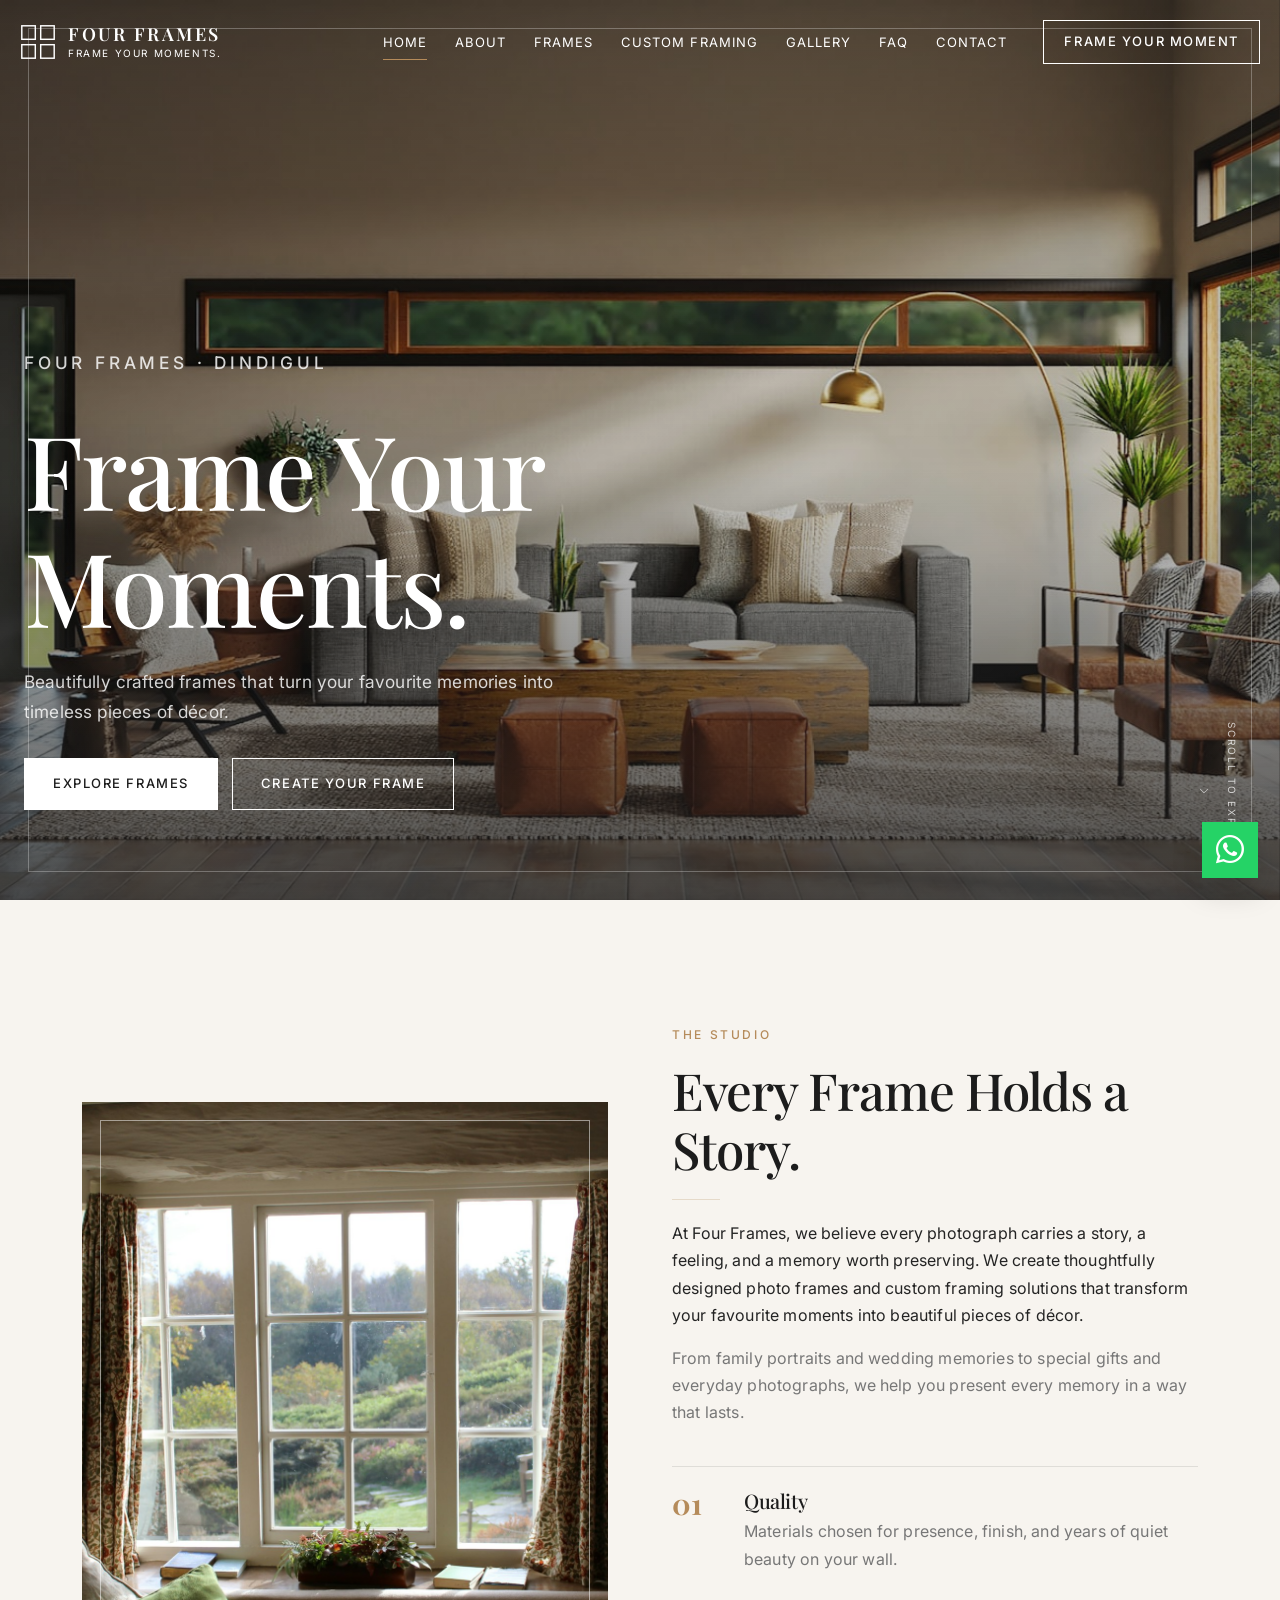
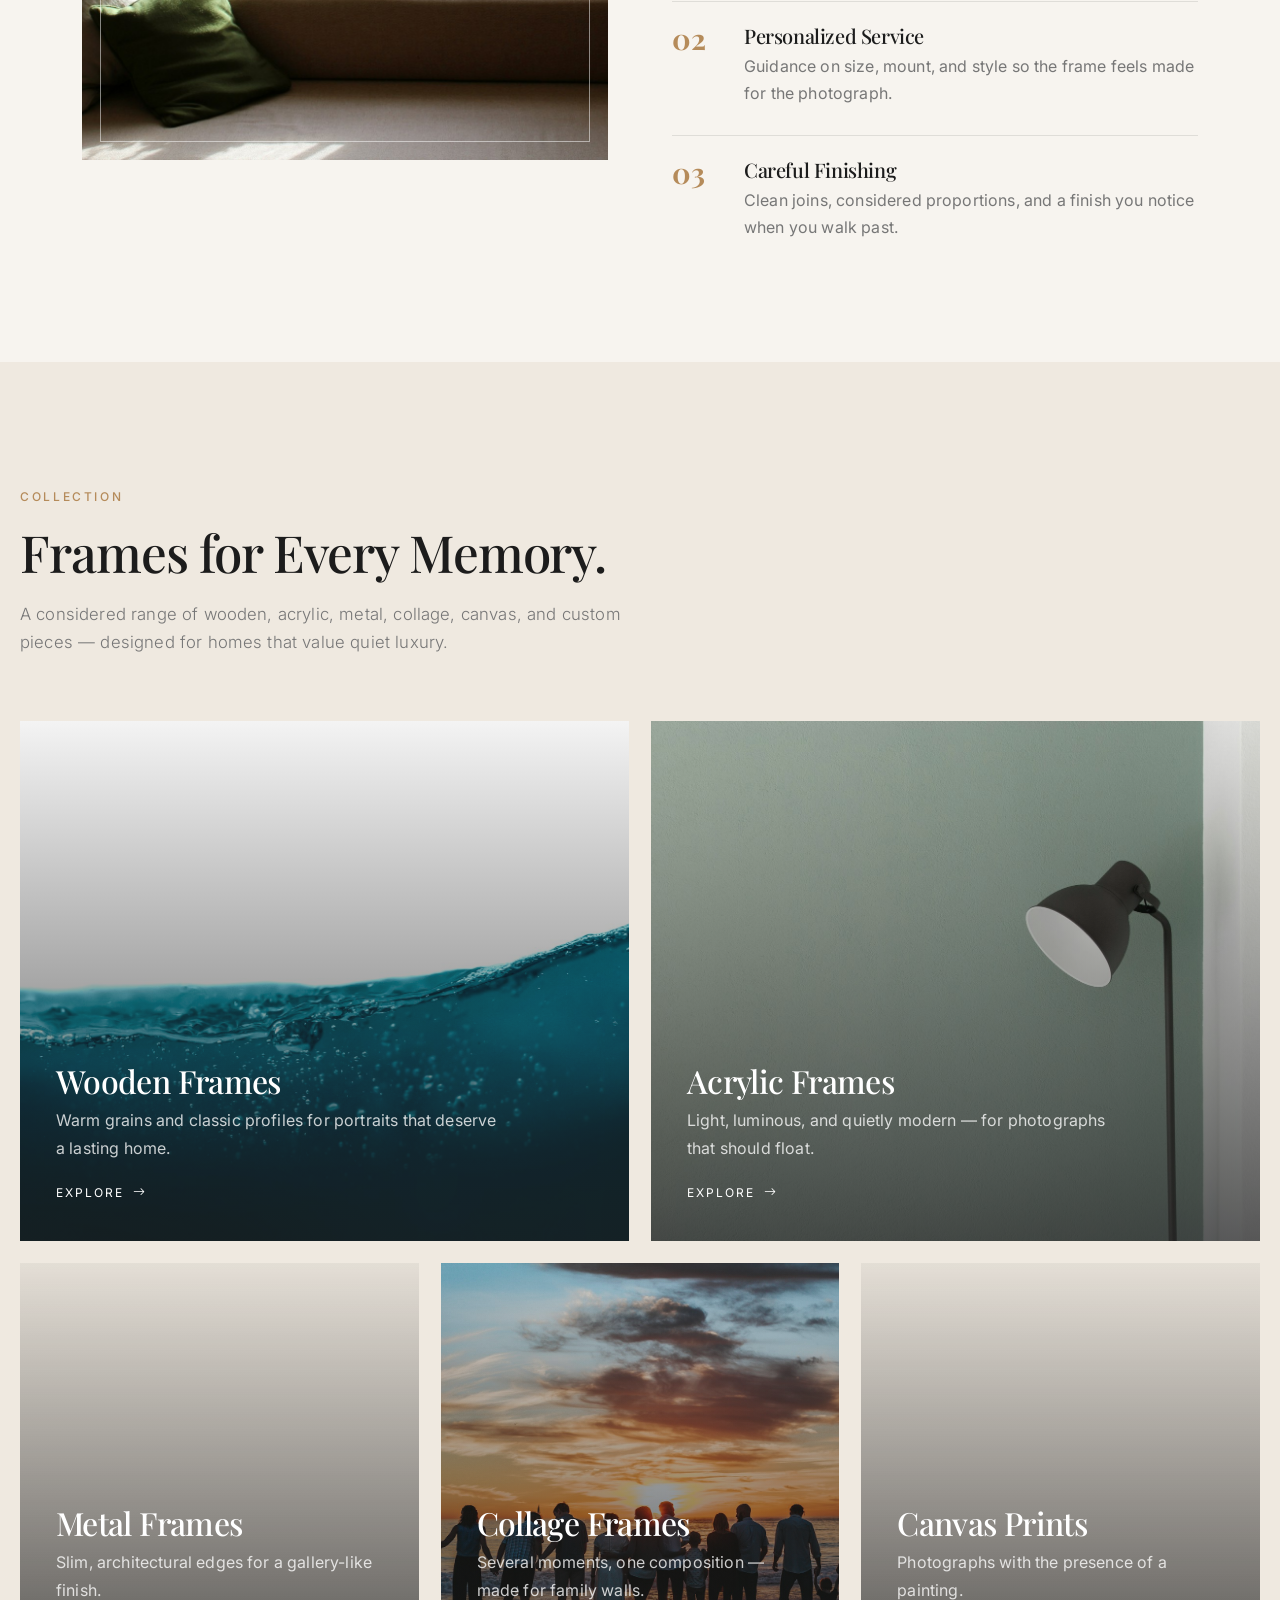
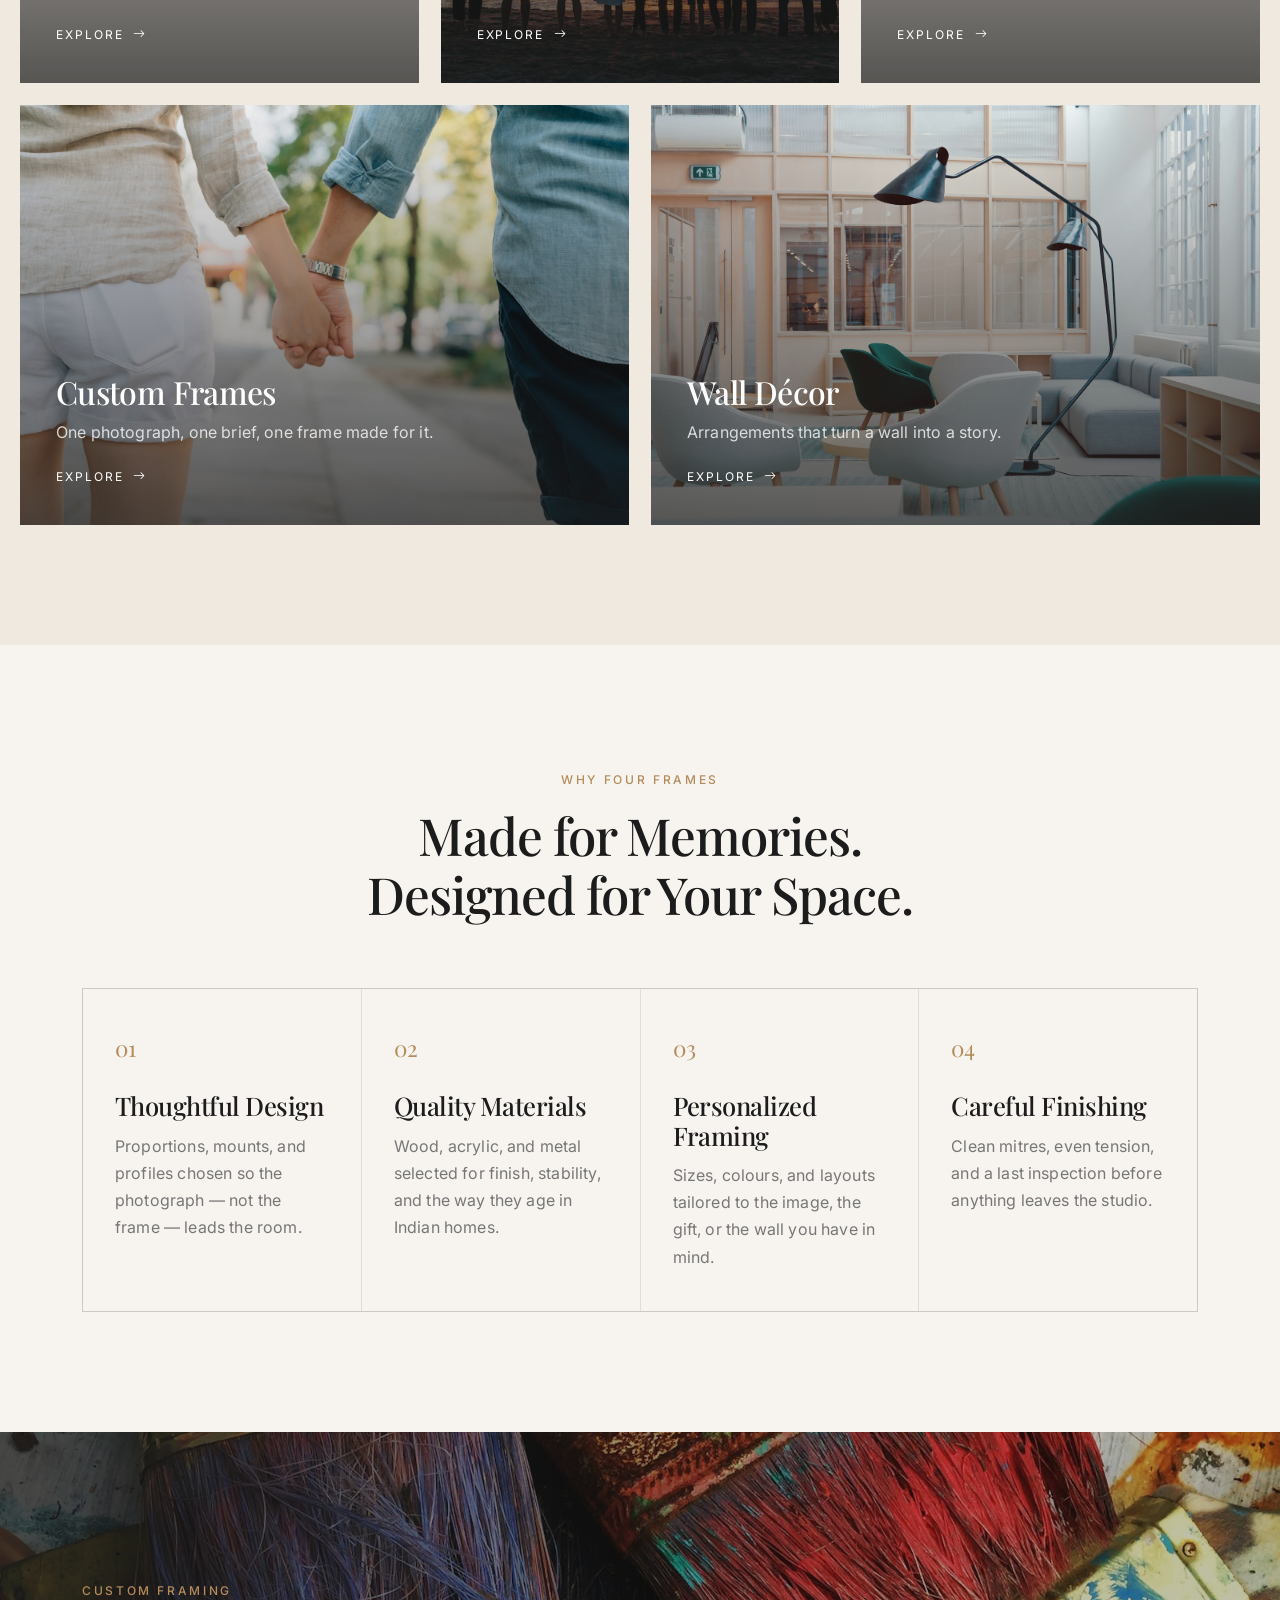
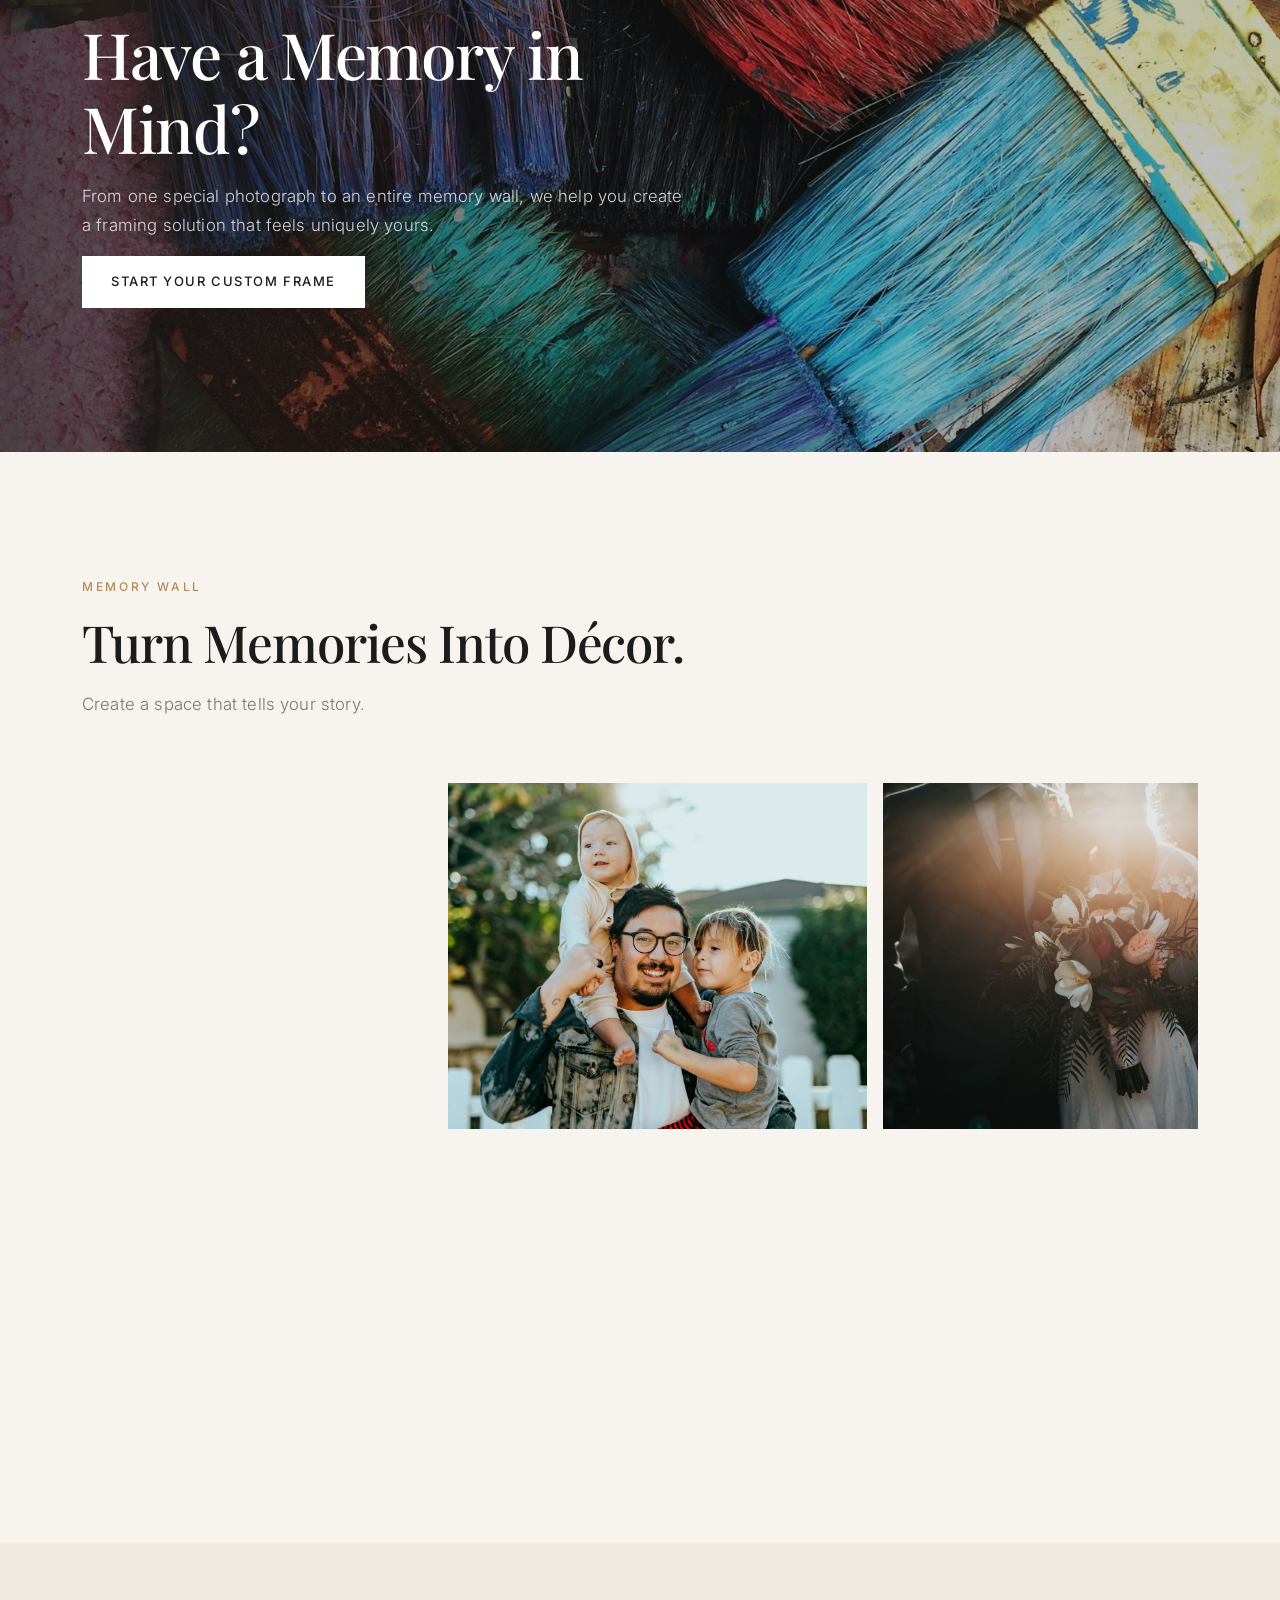
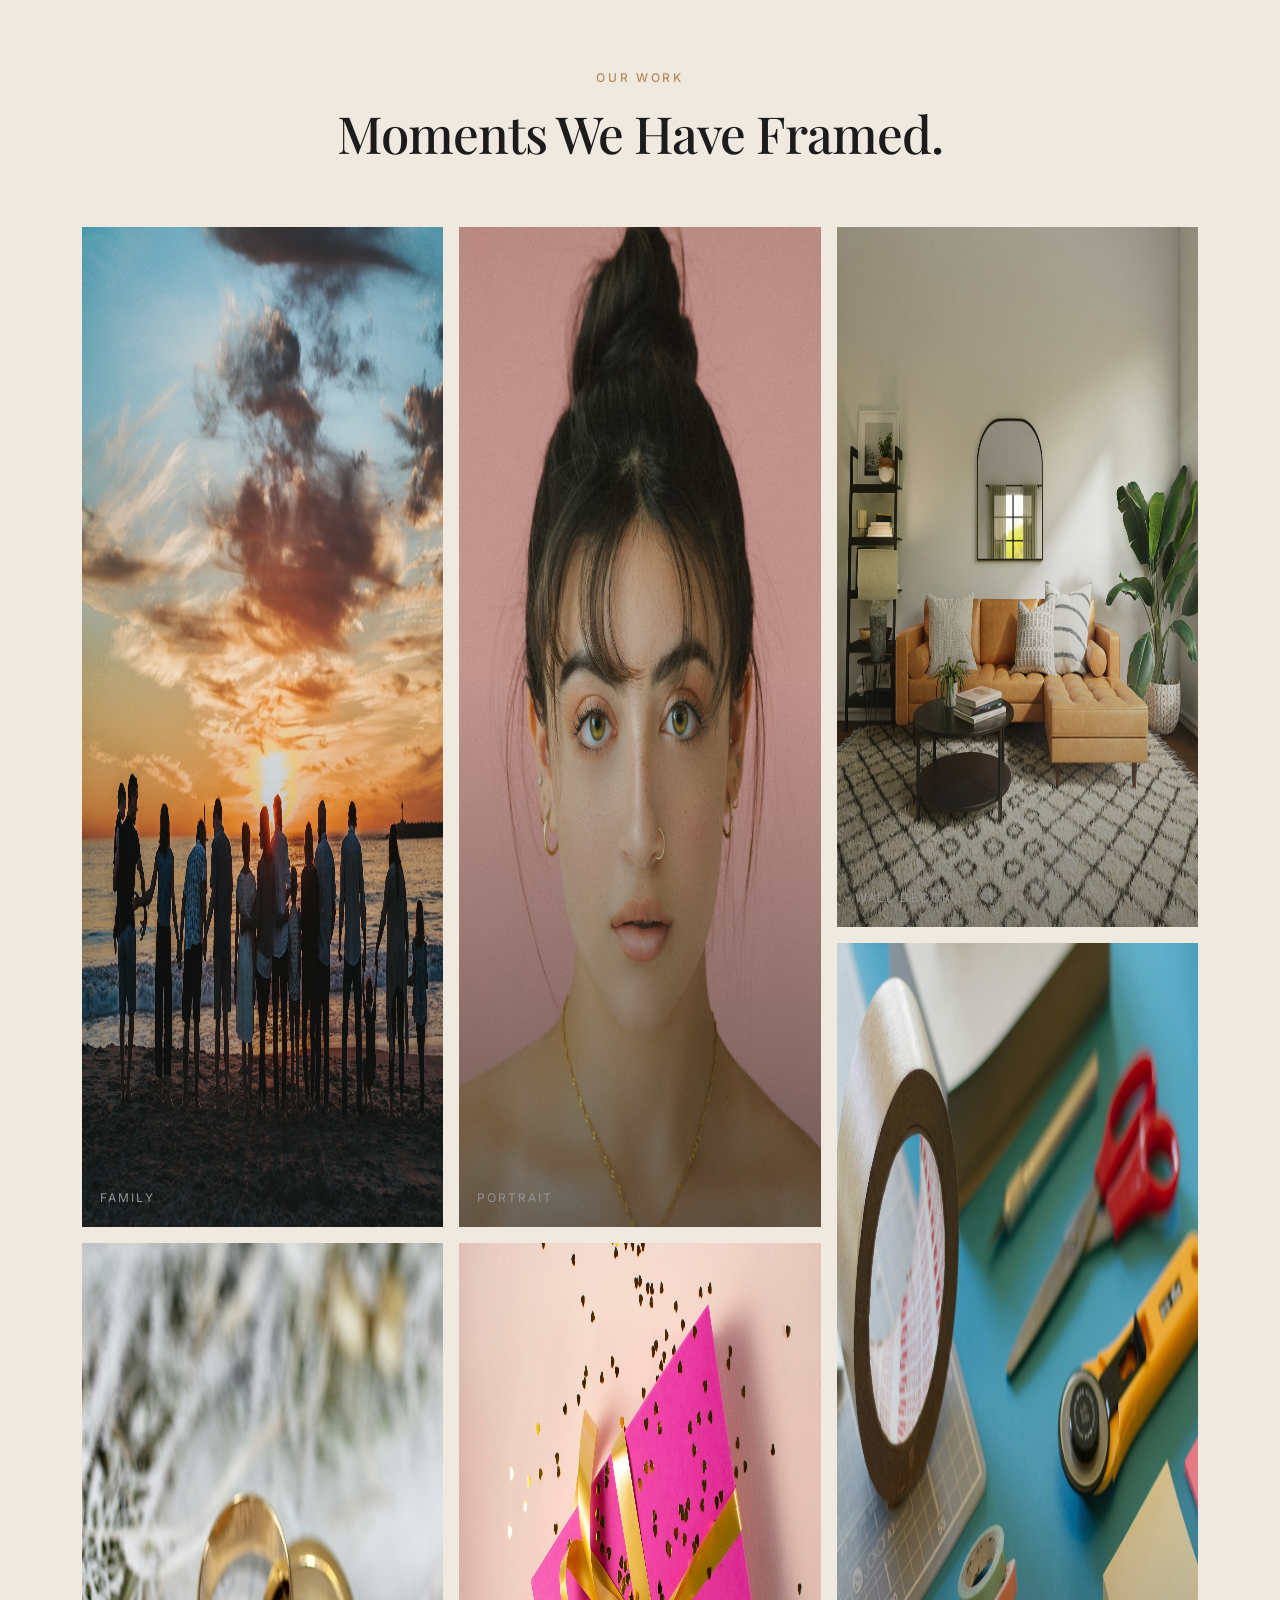
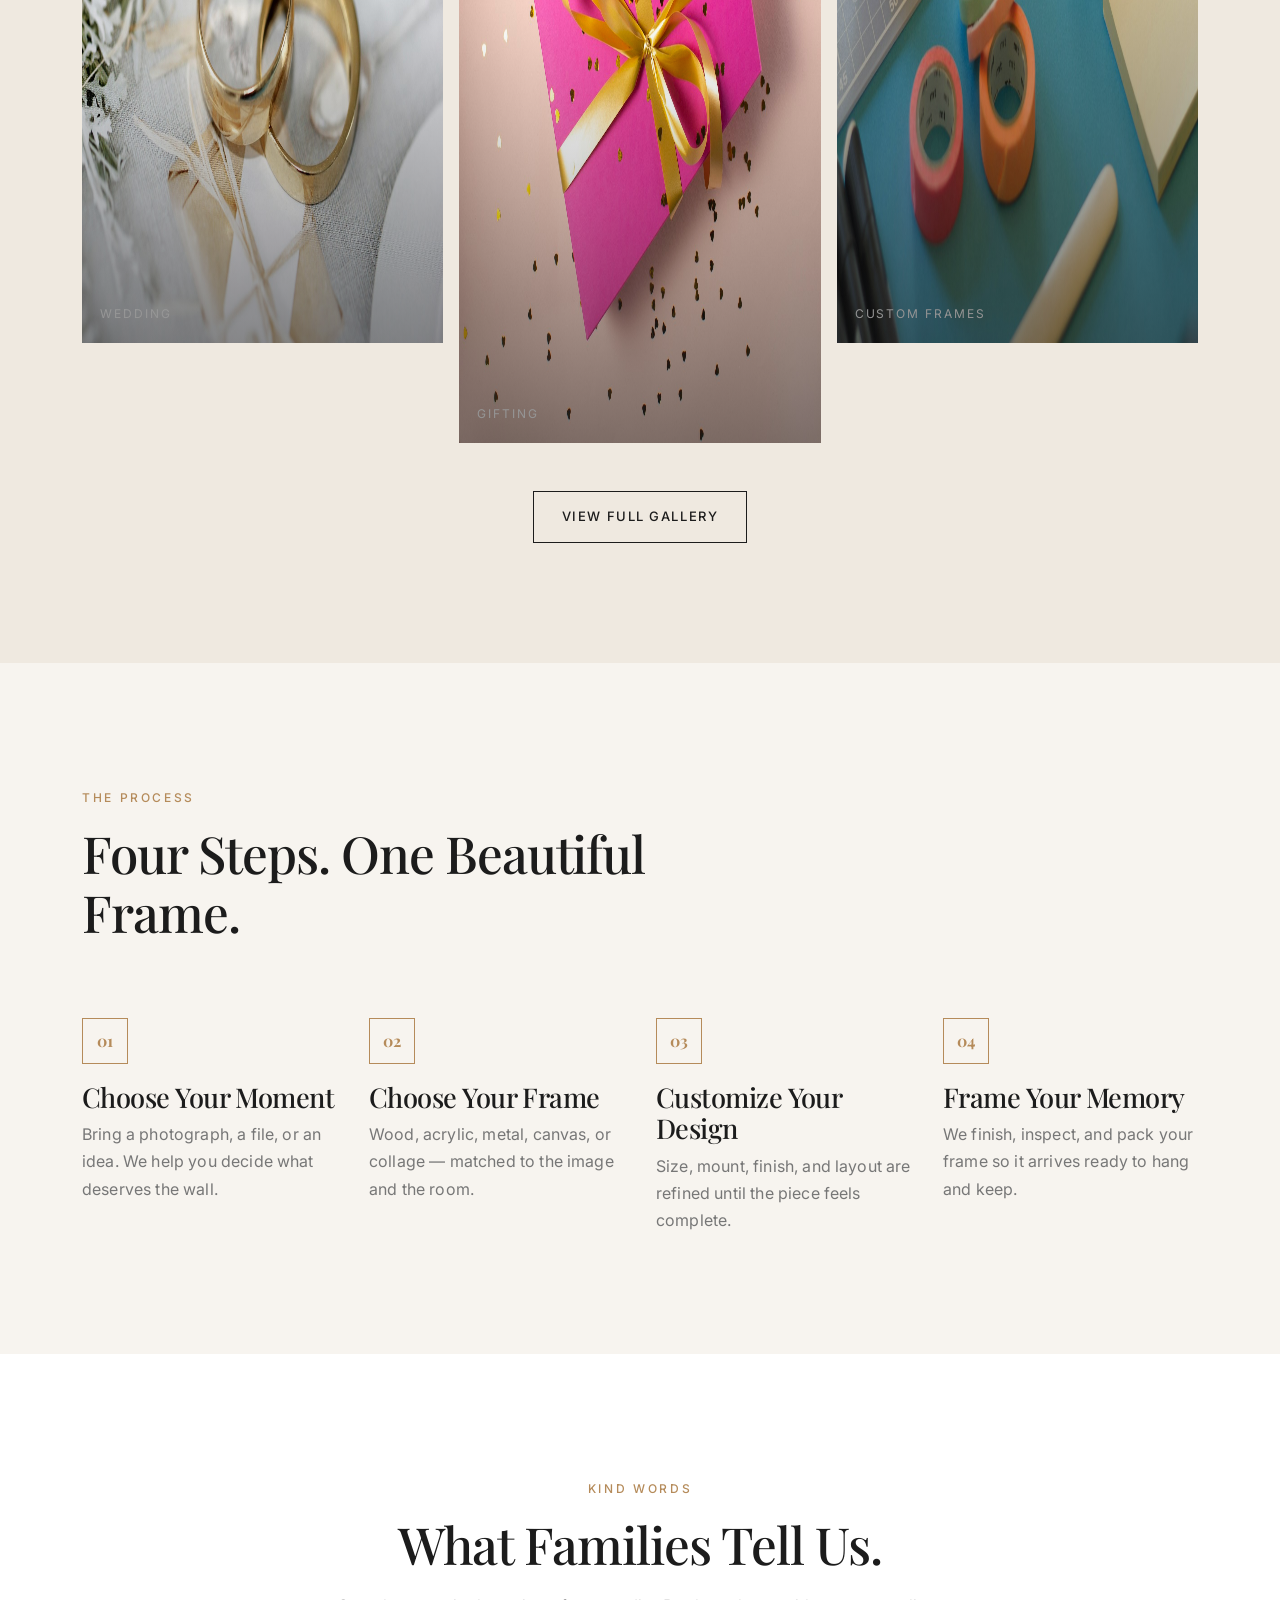
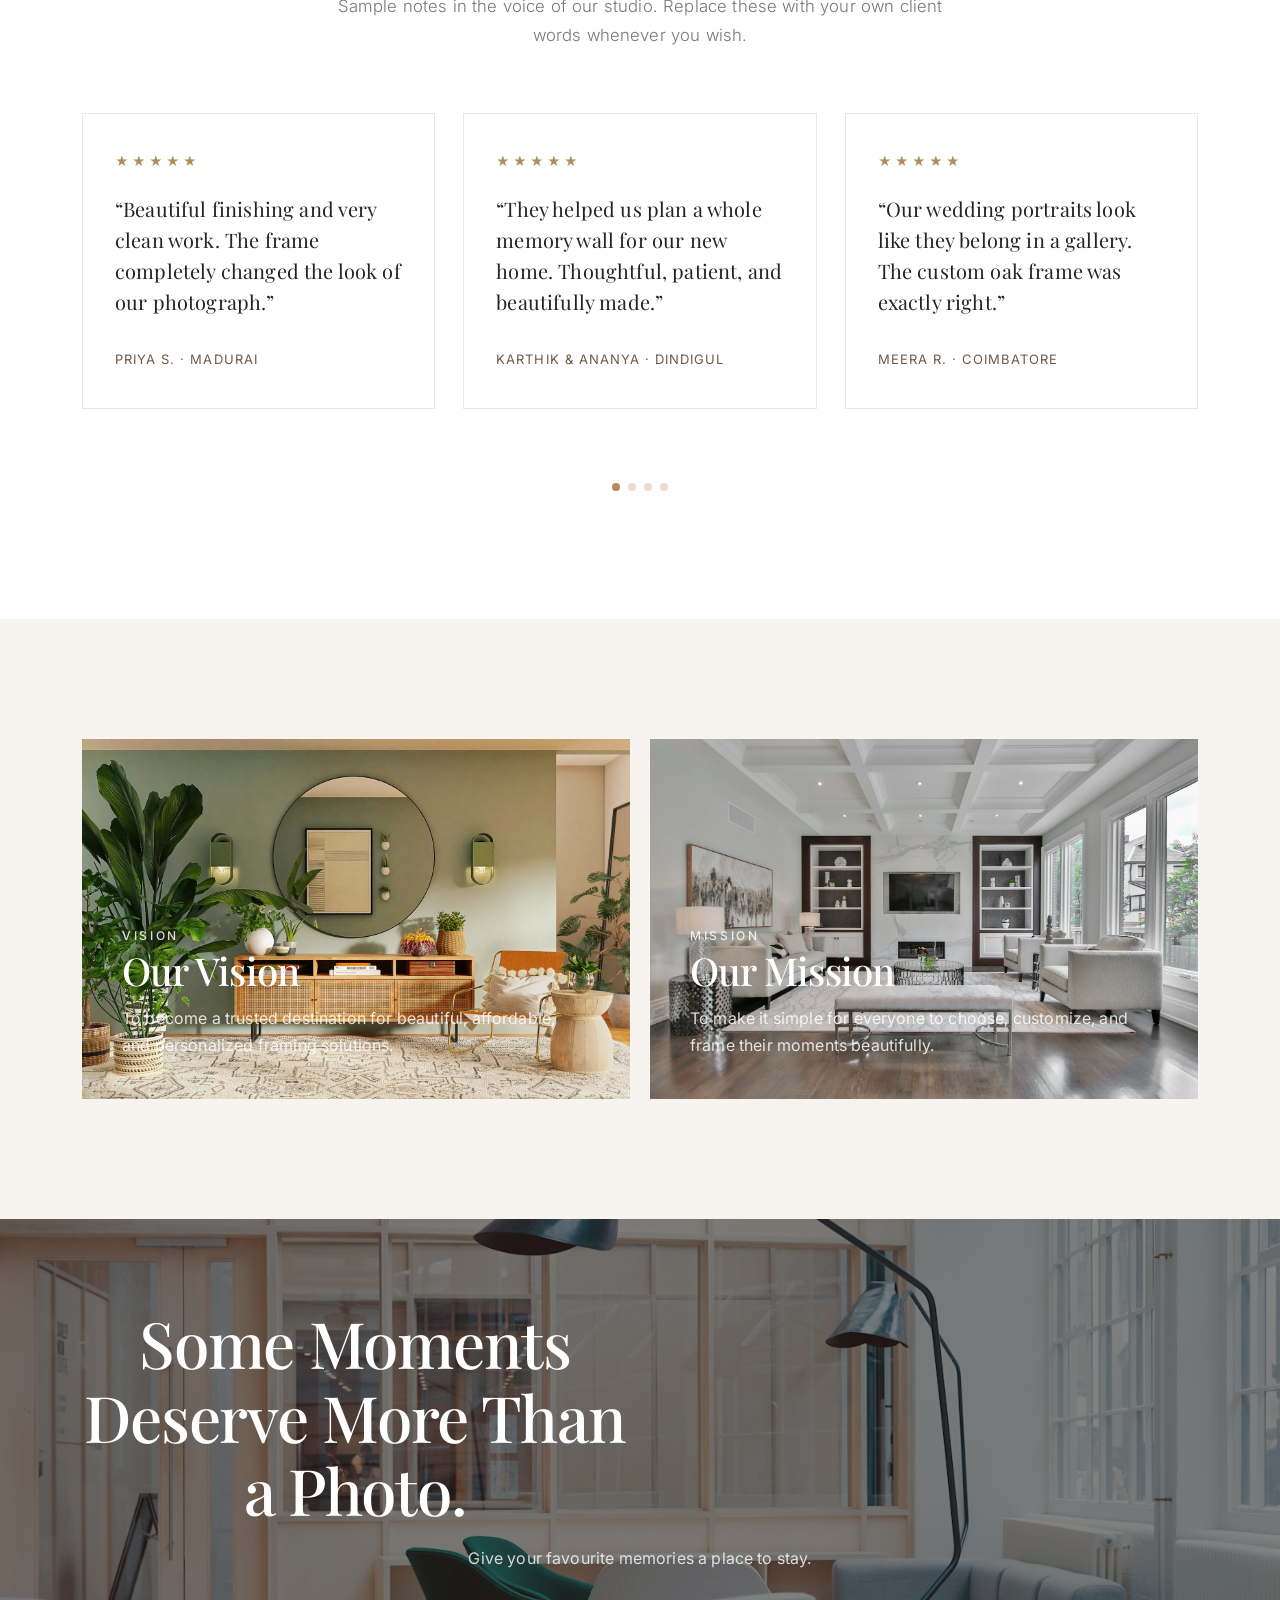
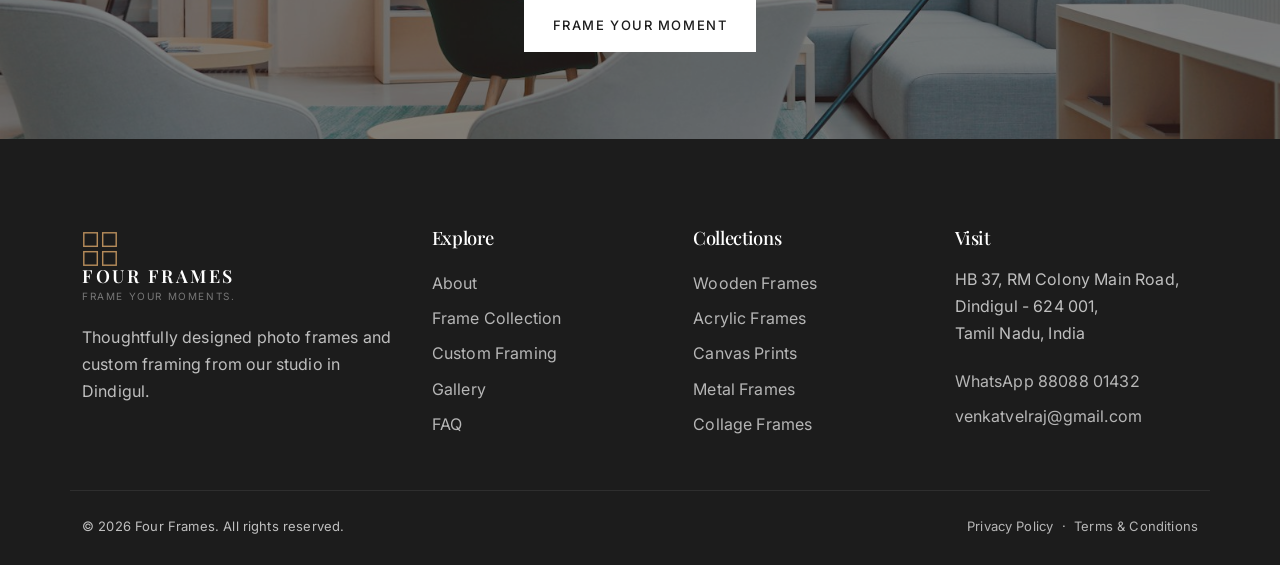
==== index.html @ 76b91b5a "Add the Four Frames static website with local images and studio contact details." ====
<!DOCTYPE html>
<html lang="en">
<head>
  <meta charset="UTF-8">
  <meta name="viewport" content="width=device-width, initial-scale=1.0">
  <title>Four Frames | Frame Your Moments. Premium Photo Framing in Dindigul</title>
  <meta name="description" content="Four Frames creates thoughtfully designed photo frames and custom framing solutions in Dindigul. Wooden, acrylic, metal, collage, canvas, and custom frames that turn memories into décor.">
  <meta name="keywords" content="photo frames Dindigul, custom framing, wooden frames, acrylic frames, canvas prints, Four Frames">
  <meta name="theme-color" content="#1C1C1C">
  <link rel="canonical" href="https://fourframes.in/">
  <meta property="og:title" content="Four Frames | Frame Your Moments.">
  <meta property="og:description" content="Beautifully crafted frames that turn your favourite memories into timeless pieces of décor.">
  <meta property="og:type" content="website">
  <meta property="og:image" content="assets/images/1618221195710-dd6b41faaea6.jpg">
  <link rel="icon" type="image/svg+xml" href="assets/favicon.svg">
  <link rel="preconnect" href="https://fonts.googleapis.com">
  <link rel="preconnect" href="https://fonts.gstatic.com" crossorigin>
  <link href="https://fonts.googleapis.com/css2?family=Inter:wght@400;500;600&family=Playfair+Display:ital,wght@0,500;0,600;0,700;1,500&display=swap" rel="stylesheet">
  <link href="https://cdn.jsdelivr.net/npm/bootstrap@5.3.3/dist/css/bootstrap.min.css" rel="stylesheet">
  <link href="https://cdn.jsdelivr.net/npm/bootstrap-icons@1.11.3/font/bootstrap-icons.min.css" rel="stylesheet">
  <link href="https://unpkg.com/aos@2.3.4/dist/aos.css" rel="stylesheet">
  <link href="https://cdn.jsdelivr.net/npm/swiper@11/swiper-bundle.min.css" rel="stylesheet">
  <link rel="stylesheet" href="css/style.css">
  <script type="application/ld+json">
  {
    "@context": "https://schema.org",
    "@type": "LocalBusiness",
    "name": "Four Frames",
    "description": "Premium photo framing and custom framing studio in Dindigul.",
    "slogan": "Frame Your Moments.",
    "address": {
      "@type": "PostalAddress",
      "streetAddress": "HB 37, RM Colony Main Road",
      "addressLocality": "Dindigul",
      "postalCode": "624001",
      "addressRegion": "Tamil Nadu",
      "addressCountry": "IN"
    },
    "url": "https://fourframes.in/",
    "telephone": "+91-88088-01432",
    "email": "venkatvelraj@gmail.com"
  }
  </script>
</head>
<body>
  <header class="site-header on-hero" id="siteHeader">
    <div class="header-inner">
      <a class="brand" href="index.html" aria-label="Four Frames home">
        <svg class="brand-mark" viewBox="0 0 40 40" fill="none" aria-hidden="true">
          <rect x="2" y="2" width="15" height="15" stroke="currentColor" stroke-width="1.6"/>
          <rect x="23" y="2" width="15" height="15" stroke="currentColor" stroke-width="1.6"/>
          <rect x="2" y="23" width="15" height="15" stroke="currentColor" stroke-width="1.6"/>
          <rect x="23" y="23" width="15" height="15" stroke="currentColor" stroke-width="1.6"/>
        </svg>
        <span class="brand-text">
          <strong>FOUR FRAMES</strong>
          <small>Frame Your Moments.</small>
        </span>
      </a>
      <nav class="nav-desktop" aria-label="Primary">
        <a class="active" href="index.html">Home</a>
        <a href="about.html">About</a>
        <a href="frames.html">Frames</a>
        <a href="custom-framing.html">Custom Framing</a>
        <a href="gallery.html">Gallery</a>
        <a href="faq.html">FAQ</a>
        <a href="contact.html">Contact</a>
      </nav>
      <a class="btn btn-header" href="custom-framing.html">Frame Your Moment</a>
      <button class="nav-toggle" id="navToggle" aria-label="Open menu" aria-expanded="false">
        <span></span><span></span><span></span>
      </button>
    </div>
  </header>

  <nav class="mobile-nav" id="mobileNav" aria-label="Mobile">
    <a class="active" href="index.html">Home</a>
    <a href="about.html">About</a>
    <a href="frames.html">Frames</a>
    <a href="custom-framing.html">Custom Framing</a>
    <a href="gallery.html">Gallery</a>
    <a href="faq.html">FAQ</a>
    <a href="contact.html">Contact</a>
  </nav>

  <main>
    <section class="hero">
      <div class="hero-media">
        <img src="assets/images/1618221195710-dd6b41faaea6.jpg" alt="A beautifully framed family photograph displayed on a modern interior wall" width="2000" height="1200">
      </div>
      <div class="hero-overlay"></div>
      <div class="hero-frame"></div>
      <div class="hero-content">
        <p class="eyebrow" data-aos="fade-up">Four Frames · Dindigul</p>
        <h1 data-aos="fade-up" data-aos-delay="80">Frame Your<br>Moments.</h1>
        <p data-aos="fade-up" data-aos-delay="160">Beautifully crafted frames that turn your favourite memories into timeless pieces of décor.</p>
        <div class="hero-actions">
          <a class="btn btn-light" href="frames.html" data-aos="fade-up" data-aos-delay="240">Explore Frames</a>
          <a class="btn btn-outline" href="custom-framing.html" data-aos="fade-up" data-aos-delay="320">Create Your Frame</a>
        </div>
      </div>
      <a class="scroll-indicator" href="#intro">Scroll to explore <i class="bi bi-chevron-down"></i></a>
    </section>

    <section class="section" id="intro">
      <div class="container intro-grid">
        <div class="intro-visual" data-aos="fade-up">
          <img src="assets/images/1513519245088-0e12902e35a6.jpg" alt="Editorial photograph of carefully arranged picture frames" width="1200" height="1500">
          <span class="img-frame"></span>
        </div>
        <div data-aos="fade-up" data-aos-delay="120">
          <p class="eyebrow">The Studio</p>
          <h2 class="section-title">Every Frame Holds a Story.</h2>
          <hr class="gold-rule">
          <p>At Four Frames, we believe every photograph carries a story, a feeling, and a memory worth preserving. We create thoughtfully designed photo frames and custom framing solutions that transform your favourite moments into beautiful pieces of décor.</p>
          <p class="muted">From family portraits and wedding memories to special gifts and everyday photographs, we help you present every memory in a way that lasts.</p>
          <div class="stat-list">
            <div class="stat-item">
              <strong>01</strong>
              <div>
                <h3>Quality</h3>
                <p>Materials chosen for presence, finish, and years of quiet beauty on your wall.</p>
              </div>
            </div>
            <div class="stat-item">
              <strong>02</strong>
              <div>
                <h3>Personalized Service</h3>
                <p>Guidance on size, mount, and style so the frame feels made for the photograph.</p>
              </div>
            </div>
            <div class="stat-item">
              <strong>03</strong>
              <div>
                <h3>Careful Finishing</h3>
                <p>Clean joins, considered proportions, and a finish you notice when you walk past.</p>
              </div>
            </div>
          </div>
        </div>
      </div>
    </section>

    <section class="section bg-cream">
      <div class="container-wide">
        <div class="section-head" data-aos="fade-up">
          <p class="eyebrow">Collection</p>
          <h2>Frames for Every Memory.</h2>
          <p class="lead">A considered range of wooden, acrylic, metal, collage, canvas, and custom pieces — designed for homes that value quiet luxury.</p>
        </div>
        <div class="collection-grid">
          <a class="collection-card" href="wooden-frames.html" data-aos="fade-up">
            <img src="assets/images/1615874959474-d391d137d6bb.jpg" alt="Wooden photo frames on a warm interior wall" width="1200" height="900">
            <div class="card-copy">
              <h3>Wooden Frames</h3>
              <p>Warm grains and classic profiles for portraits that deserve a lasting home.</p>
              <span class="explore">Explore <i class="bi bi-arrow-right"></i></span>
            </div>
          </a>
          <a class="collection-card" href="acrylic-frames.html" data-aos="fade-up" data-aos-delay="80">
            <img src="assets/images/1494438639946-1ebd1d20bf85.jpg" alt="Minimal modern frames with a clean contemporary look" width="1200" height="900">
            <div class="card-copy">
              <h3>Acrylic Frames</h3>
              <p>Light, luminous, and quietly modern — for photographs that should float.</p>
              <span class="explore">Explore <i class="bi bi-arrow-right"></i></span>
            </div>
          </a>
          <a class="collection-card" href="frames.html#metal" data-aos="fade-up">
            <img src="assets/images/1577083552431-6e5fd01988ec.jpg" alt="Sleek metal gallery frames" width="1000" height="800">
            <div class="card-copy">
              <h3>Metal Frames</h3>
              <p>Slim, architectural edges for a gallery-like finish.</p>
              <span class="explore">Explore <i class="bi bi-arrow-right"></i></span>
            </div>
          </a>
          <a class="collection-card" href="frames.html#collage" data-aos="fade-up" data-aos-delay="80">
            <img src="assets/images/1511895426328-dc8714191300.jpg" alt="Family collage of framed memories" width="1000" height="800">
            <div class="card-copy">
              <h3>Collage Frames</h3>
              <p>Several moments, one composition — made for family walls.</p>
              <span class="explore">Explore <i class="bi bi-arrow-right"></i></span>
            </div>
          </a>
          <a class="collection-card" href="canvas-prints.html" data-aos="fade-up" data-aos-delay="120">
            <img src="assets/images/1579783902614-a3fb3927b6a5.jpg" alt="Canvas print displayed as wall art" width="1000" height="800">
            <div class="card-copy">
              <h3>Canvas Prints</h3>
              <p>Photographs with the presence of a painting.</p>
              <span class="explore">Explore <i class="bi bi-arrow-right"></i></span>
            </div>
          </a>
          <a class="collection-card" href="custom-framing.html" data-aos="fade-up">
            <img src="assets/images/1452457807411-4979b707c5be.jpg" alt="Craftsman working on a custom wooden frame" width="1000" height="800">
            <div class="card-copy">
              <h3>Custom Frames</h3>
              <p>One photograph, one brief, one frame made for it.</p>
              <span class="explore">Explore <i class="bi bi-arrow-right"></i></span>
            </div>
          </a>
          <a class="collection-card" href="frames.html#decor" data-aos="fade-up" data-aos-delay="80">
            <img src="assets/images/1615873968403-89d8676d7290.jpg" alt="Curated wall décor with framed photographs" width="1000" height="800">
            <div class="card-copy">
              <h3>Wall Décor</h3>
              <p>Arrangements that turn a wall into a story.</p>
              <span class="explore">Explore <i class="bi bi-arrow-right"></i></span>
            </div>
          </a>
        </div>
      </div>
    </section>

    <section class="section">
      <div class="container">
        <div class="section-head center" data-aos="fade-up">
          <p class="eyebrow">Why Four Frames</p>
          <h2>Made for Memories.<br>Designed for Your Space.</h2>
        </div>
        <div class="feature-grid">
          <article class="feature-block" data-aos="fade-up">
            <span>01</span>
            <h3>Thoughtful Design</h3>
            <p>Proportions, mounts, and profiles chosen so the photograph — not the frame — leads the room.</p>
          </article>
          <article class="feature-block" data-aos="fade-up" data-aos-delay="80">
            <span>02</span>
            <h3>Quality Materials</h3>
            <p>Wood, acrylic, and metal selected for finish, stability, and the way they age in Indian homes.</p>
          </article>
          <article class="feature-block" data-aos="fade-up" data-aos-delay="140">
            <span>03</span>
            <h3>Personalized Framing</h3>
            <p>Sizes, colours, and layouts tailored to the image, the gift, or the wall you have in mind.</p>
          </article>
          <article class="feature-block" data-aos="fade-up" data-aos-delay="200">
            <span>04</span>
            <h3>Careful Finishing</h3>
            <p>Clean mitres, even tension, and a last inspection before anything leaves the studio.</p>
          </article>
        </div>
      </div>
    </section>

    <section class="custom-banner">
      <img src="assets/images/1460661419201-fd4cecdf8a8b.jpg" alt="Custom framing workspace with art and materials" width="2000" height="1200">
      <div class="container" data-aos="fade-up">
        <p class="eyebrow">Custom Framing</p>
        <h2>Have a Memory in Mind?</h2>
        <p class="lead" style="color:rgba(255,255,255,.8)">From one special photograph to an entire memory wall, we help you create a framing solution that feels uniquely yours.</p>
        <a class="btn btn-light" href="custom-framing.html">Start Your Custom Frame</a>
      </div>
    </section>

    <section class="section">
      <div class="container">
        <div class="section-head" data-aos="fade-up">
          <p class="eyebrow">Memory Wall</p>
          <h2>Turn Memories Into Décor.</h2>
          <p class="lead">Create a space that tells your story.</p>
        </div>
        <div class="memory-wall">
          <figure data-aos="fade-up"><img src="assets/images/1600210492486-724fe5c67fb0.jpg" alt="Framed artwork in a calm living room" width="900" height="1200"></figure>
          <figure data-aos="fade-up" data-aos-delay="80"><img src="assets/images/1609220136736-443140cffec6.jpg" alt="Family portrait ready for framing" width="800" height="600"></figure>
          <figure data-aos="fade-up" data-aos-delay="120"><img src="assets/images/1519741497674-611481863552.jpg" alt="Wedding photograph" width="800" height="600"></figure>
          <figure data-aos="fade-up"><img src="assets/images/1615529182904-14819c35db37.jpg" alt="Gallery wall of framed memories" width="1400" height="700"></figure>
        </div>
      </div>
    </section>

    <section class="section bg-cream">
      <div class="container">
        <div class="section-head center" data-aos="fade-up">
          <p class="eyebrow">Our Work</p>
          <h2>Moments We Have Framed.</h2>
        </div>
        <div class="gallery-preview">
          <a href="gallery.html">
            <img src="assets/images/1511895426328-dc8714191300.jpg" alt="Family" width="800" height="1000">
            <span class="gallery-caption">Family</span>
          </a>
          <a href="gallery.html">
            <img src="assets/images/1606800052052-a08af7148866.jpg" alt="Wedding" width="800" height="700">
            <span class="gallery-caption">Wedding</span>
          </a>
          <a href="gallery.html">
            <img src="assets/images/1531746020798-e6953c6e8e04.jpg" alt="Portrait" width="800" height="1000">
            <span class="gallery-caption">Portrait</span>
          </a>
          <a href="gallery.html">
            <img src="assets/images/1549465220-1a8b9238cd48.jpg" alt="Gifting" width="800" height="800">
            <span class="gallery-caption">Gifting</span>
          </a>
          <a href="gallery.html">
            <img src="assets/images/1616047006789-b7af5afb8c20.jpg" alt="Wall décor" width="800" height="700">
            <span class="gallery-caption">Wall Décor</span>
          </a>
          <a href="gallery.html">
            <img src="assets/images/1452860606245-08befc0ff44b.jpg" alt="Custom frames" width="800" height="1000">
            <span class="gallery-caption">Custom Frames</span>
          </a>
        </div>
        <div class="text-center mt-5" data-aos="fade-up">
          <a class="btn btn-outline" href="gallery.html">View Full Gallery</a>
        </div>
      </div>
    </section>

    <section class="section">
      <div class="container">
        <div class="section-head" data-aos="fade-up">
          <p class="eyebrow">The Process</p>
          <h2>Four Steps. One Beautiful Frame.</h2>
        </div>
        <div class="process-track">
          <article class="process-step" data-aos="fade-up">
            <b>01</b>
            <h3>Choose Your Moment</h3>
            <p>Bring a photograph, a file, or an idea. We help you decide what deserves the wall.</p>
          </article>
          <article class="process-step" data-aos="fade-up" data-aos-delay="80">
            <b>02</b>
            <h3>Choose Your Frame</h3>
            <p>Wood, acrylic, metal, canvas, or collage — matched to the image and the room.</p>
          </article>
          <article class="process-step" data-aos="fade-up" data-aos-delay="140">
            <b>03</b>
            <h3>Customize Your Design</h3>
            <p>Size, mount, finish, and layout are refined until the piece feels complete.</p>
          </article>
          <article class="process-step" data-aos="fade-up" data-aos-delay="200">
            <b>04</b>
            <h3>Frame Your Memory</h3>
            <p>We finish, inspect, and pack your frame so it arrives ready to hang and keep.</p>
          </article>
        </div>
      </div>
    </section>

    <section class="section bg-white">
      <div class="container">
        <div class="section-head center" data-aos="fade-up">
          <p class="eyebrow">Kind Words</p>
          <h2>What Families Tell Us.</h2>
          <p class="lead" style="margin:0 auto">Sample notes in the voice of our studio. Replace these with your own client words whenever you wish.</p>
        </div>
        <div class="swiper testimonial-swiper">
          <div class="swiper-wrapper">
            <div class="swiper-slide">
              <article class="testimonial-card">
                <div class="stars">★★★★★</div>
                <p>“Beautiful finishing and very clean work. The frame completely changed the look of our photograph.”</p>
                <cite>Priya S. · Madurai</cite>
              </article>
            </div>
            <div class="swiper-slide">
              <article class="testimonial-card">
                <div class="stars">★★★★★</div>
                <p>“They helped us plan a whole memory wall for our new home. Thoughtful, patient, and beautifully made.”</p>
                <cite>Karthik &amp; Ananya · Dindigul</cite>
              </article>
            </div>
            <div class="swiper-slide">
              <article class="testimonial-card">
                <div class="stars">★★★★★</div>
                <p>“Our wedding portraits look like they belong in a gallery. The custom oak frame was exactly right.”</p>
                <cite>Meera R. · Coimbatore</cite>
              </article>
            </div>
            <div class="swiper-slide">
              <article class="testimonial-card">
                <div class="stars">★★★★★</div>
                <p>“A gift for my parents that felt personal, not store-bought. The collage of our childhood photos is now the heart of their living room.”</p>
                <cite>Arun V. · Trichy</cite>
              </article>
            </div>
          </div>
          <div class="testimonial-pagination"></div>
        </div>
      </div>
    </section>

    <section class="section">
      <div class="container vm-grid">
        <article class="vm-card" data-aos="fade-up">
          <img src="assets/images/1616046229478-9901c5536a45.jpg" alt="Warm living room with framed art" width="1200" height="800">
          <div>
            <p class="eyebrow">Vision</p>
            <h3>Our Vision</h3>
            <p>To become a trusted destination for beautiful, affordable, and personalized framing solutions.</p>
          </div>
        </article>
        <article class="vm-card" data-aos="fade-up" data-aos-delay="100">
          <img src="assets/images/1598928506311-c55ded91a20c.jpg" alt="Soft interior with a single framed photograph" width="1200" height="800">
          <div>
            <p class="eyebrow">Mission</p>
            <h3>Our Mission</h3>
            <p>To make it simple for everyone to choose, customize, and frame their moments beautifully.</p>
          </div>
        </article>
      </div>
    </section>

    <section class="cta-banner">
      <img src="assets/images/1615873968403-89d8676d7290.jpg" alt="Interior wall with a curated collection of framed photographs" width="2000" height="1100">
      <div class="container" data-aos="fade-up">
        <h2>Some Moments Deserve More Than a Photo.</h2>
        <p>Give your favourite memories a place to stay.</p>
        <a class="btn btn-light" href="custom-framing.html">Frame Your Moment</a>
      </div>
    </section>
  </main>

  <footer class="site-footer">
    <div class="container footer-grid">
      <div>
        <a class="brand" href="index.html">
          <svg class="brand-mark" viewBox="0 0 40 40" fill="none" aria-hidden="true">
            <rect x="2" y="2" width="15" height="15" stroke="currentColor" stroke-width="1.6"/>
            <rect x="23" y="2" width="15" height="15" stroke="currentColor" stroke-width="1.6"/>
            <rect x="2" y="23" width="15" height="15" stroke="currentColor" stroke-width="1.6"/>
            <rect x="23" y="23" width="15" height="15" stroke="currentColor" stroke-width="1.6"/>
          </svg>
          <span class="brand-text">
            <strong>FOUR FRAMES</strong>
            <small>Frame Your Moments.</small>
          </span>
        </a>
        <p>Thoughtfully designed photo frames and custom framing from our studio in Dindigul.</p>
      </div>
      <div>
        <h4>Explore</h4>
        <a href="about.html">About</a>
        <a href="frames.html">Frame Collection</a>
        <a href="custom-framing.html">Custom Framing</a>
        <a href="gallery.html">Gallery</a>
        <a href="faq.html">FAQ</a>
      </div>
      <div>
        <h4>Collections</h4>
        <a href="wooden-frames.html">Wooden Frames</a>
        <a href="acrylic-frames.html">Acrylic Frames</a>
        <a href="canvas-prints.html">Canvas Prints</a>
        <a href="frames.html#metal">Metal Frames</a>
        <a href="frames.html#collage">Collage Frames</a>
      </div>
      <div>
        <h4>Visit</h4>
        <p>HB 37, RM Colony Main Road,<br>Dindigul - 624 001,<br>Tamil Nadu, India</p>
        <a href="https://wa.me/918808801432" target="_blank" rel="noopener">WhatsApp 88088 01432</a>
        <a href="mailto:venkatvelraj@gmail.com">venkatvelraj@gmail.com</a>
      </div>
    </div>
    <div class="container footer-bottom">
      <span>© <span id="year"></span> Four Frames. All rights reserved.</span>
      <span>
        <a href="privacy-policy.html">Privacy Policy</a>
        &nbsp;·&nbsp;
        <a href="terms-conditions.html">Terms &amp; Conditions</a>
      </span>
    </div>
  </footer>

  <script src="https://cdn.jsdelivr.net/npm/bootstrap@5.3.3/dist/js/bootstrap.bundle.min.js"></script>
  <script src="https://unpkg.com/aos@2.3.4/dist/aos.js"></script>
  <script src="https://cdn.jsdelivr.net/npm/swiper@11/swiper-bundle.min.js"></script>
  <script src="js/main.js"></script>
</body>
</html>
---- css/style.css ----
:root {
  --ink: #1c1c1c;
  --secondary: #6b5b4b;
  --accent: #b58b5a;
  --accent-soft: #c9a57a;
  --bg: #f7f4ef;
  --white: #ffffff;
  --cream: #efe9e0;
  --text: #242424;
  --muted: #777777;
  --line: rgba(28, 28, 28, 0.1);
  --shadow: 0 18px 50px rgba(28, 28, 28, 0.08);
  --font-display: "Playfair Display", Georgia, serif;
  --font-body: "Inter", system-ui, sans-serif;
  --header-h: 84px;
  --ease: cubic-bezier(0.22, 1, 0.36, 1);
  --max: 1320px;
}

*,
*::before,
*::after {
  box-sizing: border-box;
}

html {
  scroll-behavior: smooth;
}

body {
  margin: 0;
  background: var(--bg);
  color: var(--text);
  font-family: var(--font-body);
  font-size: 16px;
  line-height: 1.7;
  letter-spacing: 0.01em;
}

body.nav-open {
  overflow: hidden;
}

img {
  max-width: 100%;
  display: block;
}

a {
  color: inherit;
  text-decoration: none;
}

button,
input,
select,
textarea {
  font: inherit;
}

.container {
  width: min(var(--max), calc(100% - 40px));
  margin: 0 auto;
}

.container-wide {
  width: min(1480px, calc(100% - 40px));
  margin: 0 auto;
}

h1,
h2,
h3,
h4,
.display,
.serif {
  font-family: var(--font-display);
  font-weight: 500;
  letter-spacing: -0.02em;
  color: var(--ink);
  line-height: 1.15;
}

.eyebrow {
  display: inline-block;
  margin-bottom: 16px;
  color: var(--accent);
  font-size: 12px;
  font-weight: 500;
  letter-spacing: 0.22em;
  text-transform: uppercase;
}

.lead {
  color: var(--muted);
  font-size: 1.05rem;
  max-width: 38rem;
}

.muted {
  color: var(--muted);
}

.section {
  padding: 120px 0;
}

.section-sm {
  padding: 88px 0;
}

.section-head {
  max-width: 680px;
  margin-bottom: 64px;
}

.section-head.center {
  margin-left: auto;
  margin-right: auto;
  text-align: center;
}

.section-head h2,
.section-title {
  font-size: clamp(2.1rem, 4vw, 3.6rem);
  margin: 0 0 18px;
}

.gold-rule {
  width: 48px;
  height: 1px;
  background: var(--accent);
  border: 0;
  margin: 20px 0;
}

.btn {
  display: inline-flex;
  align-items: center;
  justify-content: center;
  gap: 10px;
  min-height: 52px;
  padding: 0 28px;
  border: 1px solid var(--ink);
  background: var(--ink);
  color: var(--white);
  font-size: 13px;
  font-weight: 500;
  letter-spacing: 0.12em;
  text-transform: uppercase;
  transition: 0.35s var(--ease);
  border-radius: 0 !important;
}

.btn:hover {
  background: var(--accent);
  border-color: var(--accent);
  color: var(--white);
}

.btn-outline {
  background: transparent;
  color: var(--ink);
}

.btn-outline:hover {
  background: var(--ink);
  color: var(--white);
}

.btn-light {
  background: var(--white);
  border-color: var(--white);
  color: var(--ink);
}

.btn-light:hover {
  background: var(--accent);
  border-color: var(--accent);
  color: var(--white);
}

.btn-accent {
  background: var(--accent);
  border-color: var(--accent);
}

.btn-accent:hover {
  background: var(--ink);
  border-color: var(--ink);
}

.site-header {
  position: fixed;
  inset: 0 0 auto;
  z-index: 1000;
  height: var(--header-h);
  background: transparent;
  transition: 0.4s var(--ease);
}

.site-header.is-scrolled {
  background: rgba(247, 244, 239, 0.94);
  box-shadow: 0 8px 30px rgba(28, 28, 28, 0.06);
  backdrop-filter: blur(16px);
}

.header-inner {
  width: min(1480px, calc(100% - 40px));
  height: 100%;
  margin: 0 auto;
  display: flex;
  align-items: center;
  gap: 28px;
}

.brand {
  display: flex;
  align-items: center;
  gap: 12px;
  flex-shrink: 0;
}

.brand-mark {
  width: 36px;
  height: 36px;
  color: var(--ink);
}

.site-header:not(.is-scrolled).on-hero .brand-mark,
.site-header:not(.is-scrolled).on-hero .brand-text strong,
.site-header:not(.is-scrolled).on-hero .brand-text small,
.site-header:not(.is-scrolled).on-hero .nav-desktop a,
.site-header:not(.is-scrolled).on-hero .nav-toggle span {
  color: var(--white);
}

.site-header:not(.is-scrolled).on-hero .nav-toggle span {
  background: var(--white);
}

.site-header:not(.is-scrolled).on-hero .btn-header {
  border-color: var(--white);
  color: var(--white);
  background: transparent;
}

.brand-text {
  display: flex;
  flex-direction: column;
  line-height: 1.1;
}

.brand-text strong {
  font-family: var(--font-display);
  font-size: 18px;
  font-weight: 600;
  letter-spacing: 0.14em;
}

.brand-text small {
  margin-top: 4px;
  color: var(--muted);
  font-size: 10px;
  letter-spacing: 0.16em;
  text-transform: uppercase;
}

.nav-desktop {
  display: none;
  align-items: center;
  justify-content: center;
  gap: 28px;
  margin-left: auto;
}

.nav-desktop a {
  position: relative;
  font-size: 13px;
  letter-spacing: 0.08em;
  text-transform: uppercase;
  color: var(--ink);
}

.nav-desktop a::after {
  content: "";
  position: absolute;
  left: 0;
  bottom: -7px;
  width: 0;
  height: 1px;
  background: var(--accent);
  transition: width 0.3s var(--ease);
}

.nav-desktop a:hover::after,
.nav-desktop a.active::after {
  width: 100%;
}

.btn-header {
  margin-left: 8px;
  min-height: 44px;
  padding: 0 20px;
  display: none;
}

.nav-toggle {
  margin-left: auto;
  width: 42px;
  height: 42px;
  border: 0;
  background: transparent;
  display: flex;
  flex-direction: column;
  justify-content: center;
  gap: 6px;
  padding: 0;
}

.nav-toggle span {
  display: block;
  width: 22px;
  height: 1.5px;
  background: var(--ink);
  transition: 0.3s var(--ease);
}

.nav-toggle.is-open span:nth-child(1) {
  transform: translateY(7.5px) rotate(45deg);
}

.nav-toggle.is-open span:nth-child(2) {
  opacity: 0;
}

.nav-toggle.is-open span:nth-child(3) {
  transform: translateY(-7.5px) rotate(-45deg);
}

.mobile-nav {
  position: fixed;
  inset: 0;
  z-index: 999;
  background: var(--ink);
  color: var(--white);
  display: flex;
  flex-direction: column;
  justify-content: center;
  padding: 100px 36px 48px;
  opacity: 0;
  visibility: hidden;
  pointer-events: none;
  transition: 0.4s var(--ease);
}

.mobile-nav.is-open {
  opacity: 1;
  visibility: visible;
  pointer-events: auto;
}

.mobile-nav a {
  display: block;
  padding: 12px 0;
  font-family: var(--font-display);
  font-size: clamp(2rem, 6vw, 3rem);
  color: var(--white);
}

.mobile-nav a:hover,
.mobile-nav a.active {
  color: var(--accent);
}

.hero {
  position: relative;
  min-height: 100vh;
  display: flex;
  align-items: flex-end;
  overflow: hidden;
  color: var(--white);
}

.hero-media {
  position: absolute;
  inset: 0;
}

.hero-media img {
  width: 100%;
  height: 100%;
  object-fit: cover;
  transform: scale(1.08);
  animation: heroZoom 18s ease-out forwards;
}

@keyframes heroZoom {
  to {
    transform: scale(1);
  }
}

.hero-media {
  background: #2a2420;
}

.hero-overlay {
  position: absolute;
  inset: 0;
  background:
    linear-gradient(180deg, rgba(28, 28, 28, 0.5) 0%, rgba(28, 28, 28, 0.18) 38%, rgba(28, 28, 28, 0.22) 52%, rgba(28, 28, 28, 0.78) 100%);
}

.hero-frame {
  position: absolute;
  inset: 28px;
  border: 1px solid rgba(255, 255, 255, 0.28);
  pointer-events: none;
  animation: frameIn 1.4s var(--ease) both;
}

@keyframes frameIn {
  from {
    inset: 60px;
    opacity: 0;
  }
}

.hero-content {
  position: relative;
  z-index: 2;
  width: min(1480px, calc(100% - 48px));
  margin: 0 auto 90px;
}

.hero h1 {
  color: var(--white);
  font-size: clamp(3.2rem, 8vw, 7.2rem);
  max-width: 14ch;
  margin: 0 0 22px;
  text-shadow: 0 18px 50px rgba(0, 0, 0, 0.28);
}

.hero p {
  max-width: 34rem;
  color: rgba(255, 255, 255, 0.82);
  font-size: 1.08rem;
  margin-bottom: 32px;
}

.hero-actions {
  display: flex;
  flex-wrap: wrap;
  gap: 14px;
}

.hero .btn-outline {
  color: var(--white);
  border-color: var(--white);
}

.hero .btn-outline:hover {
  background: var(--white);
  color: var(--ink);
}

.gallery-preview a::after,
.gallery-item::after {
  content: "";
  position: absolute;
  inset: 0;
  background: linear-gradient(180deg, transparent 45%, rgba(28, 28, 28, 0.5));
  pointer-events: none;
}

.scroll-indicator {
  position: absolute;
  right: 40px;
  bottom: 40px;
  z-index: 2;
  display: flex;
  flex-direction: column;
  align-items: center;
  gap: 12px;
  color: rgba(255, 255, 255, 0.75);
  font-size: 10px;
  letter-spacing: 0.2em;
  text-transform: uppercase;
  writing-mode: vertical-rl;
}

.scroll-indicator i {
  writing-mode: horizontal-tb;
  animation: bounce 1.8s infinite;
}

@keyframes bounce {
  0%,
  100% {
    transform: translateY(0);
  }
  50% {
    transform: translateY(6px);
  }
}

.page-hero {
  position: relative;
  min-height: 62vh;
  display: flex;
  align-items: flex-end;
  overflow: hidden;
  color: var(--white);
  padding: 160px 0 72px;
}

.page-hero img {
  position: absolute;
  inset: 0;
  width: 100%;
  height: 100%;
  object-fit: cover;
}

.page-hero::after {
  content: "";
  position: absolute;
  inset: 0;
  background: linear-gradient(180deg, rgba(28, 28, 28, 0.25), rgba(28, 28, 28, 0.7));
}

.page-hero .container {
  position: relative;
  z-index: 1;
}

.page-hero h1 {
  color: var(--white);
  font-size: clamp(2.8rem, 6vw, 5.4rem);
  margin: 0 0 12px;
}

.page-hero p {
  max-width: 36rem;
  color: rgba(255, 255, 255, 0.8);
  margin: 0;
}

.intro-grid,
.split {
  display: grid;
  gap: 64px;
  align-items: center;
}

.intro-visual,
.split-media {
  position: relative;
}

.intro-visual img,
.split-media img,
.editorial-img img {
  width: 100%;
  height: 100%;
  object-fit: cover;
}

.intro-visual img {
  aspect-ratio: 4 / 5;
}

.img-frame {
  position: absolute;
  inset: 18px;
  border: 1px solid rgba(255, 255, 255, 0.5);
  pointer-events: none;
}

.stat-list {
  display: grid;
  gap: 28px;
  margin-top: 40px;
}

.stat-item {
  display: grid;
  grid-template-columns: 56px 1fr;
  gap: 16px;
  padding-top: 22px;
  border-top: 1px solid var(--line);
}

.stat-item strong {
  font-family: var(--font-display);
  font-size: 1.8rem;
  color: var(--accent);
  line-height: 1;
}

.stat-item h3 {
  margin: 0 0 6px;
  font-size: 1.25rem;
}

.stat-item p {
  margin: 0;
  color: var(--muted);
}

.collection-grid {
  display: grid;
  grid-template-columns: 1fr;
  gap: 22px;
}

.collection-card {
  position: relative;
  min-height: 420px;
  overflow: hidden;
  color: var(--white);
  display: flex;
  align-items: flex-end;
}

.collection-card img {
  position: absolute;
  inset: 0;
  width: 100%;
  height: 100%;
  object-fit: cover;
  transition: transform 1s var(--ease);
}

.collection-card::after {
  content: "";
  position: absolute;
  inset: 0;
  background: linear-gradient(180deg, rgba(28, 28, 28, 0.05), rgba(28, 28, 28, 0.72));
  transition: 0.45s var(--ease);
}

.collection-card:hover img {
  transform: scale(1.08);
}

.collection-card .card-copy {
  position: relative;
  z-index: 1;
  padding: 36px;
  width: 100%;
}

.collection-card h3 {
  color: var(--white);
  font-size: 2rem;
  margin: 0 0 8px;
}

.collection-card p {
  color: rgba(255, 255, 255, 0.78);
  margin: 0 0 16px;
  max-width: 28rem;
}

.explore {
  display: inline-flex;
  align-items: center;
  gap: 10px;
  font-size: 12px;
  letter-spacing: 0.16em;
  text-transform: uppercase;
}

.explore i {
  transition: transform 0.3s var(--ease);
}

.collection-card:hover .explore i,
.product-card:hover .explore i {
  transform: translateX(6px);
}

.feature-grid {
  display: grid;
  gap: 1px;
  background: var(--line);
  border: 1px solid var(--line);
}

.feature-block {
  background: var(--bg);
  padding: 40px 32px;
}

.feature-block span {
  display: block;
  margin-bottom: 24px;
  color: var(--accent);
  font-family: var(--font-display);
  font-size: 1.4rem;
}

.feature-block h3 {
  margin: 0 0 12px;
  font-size: 1.6rem;
}

.feature-block p {
  margin: 0;
  color: var(--muted);
}

.custom-banner {
  position: relative;
  min-height: 620px;
  display: grid;
  align-items: center;
  overflow: hidden;
  color: var(--white);
}

.custom-banner img {
  position: absolute;
  inset: 0;
  width: 100%;
  height: 100%;
  object-fit: cover;
}

.custom-banner::after {
  content: "";
  position: absolute;
  inset: 0;
  background: linear-gradient(90deg, rgba(28, 28, 28, 0.78) 0%, rgba(28, 28, 28, 0.28) 70%);
}

.custom-banner .container {
  position: relative;
  z-index: 1;
}

.custom-banner h2,
.cta-banner h2 {
  color: var(--white);
  font-size: clamp(2.4rem, 5vw, 4.6rem);
  max-width: 14ch;
  margin: 0 0 18px;
}

.memory-wall {
  display: grid;
  grid-template-columns: 1fr 1.2fr 0.9fr;
  grid-template-rows: 280px 220px;
  gap: 16px;
}

.memory-wall figure {
  position: relative;
  overflow: hidden;
  margin: 0;
}

.memory-wall img {
  width: 100%;
  height: 100%;
  object-fit: cover;
  transition: transform 0.8s var(--ease);
}

.memory-wall figure:hover img {
  transform: scale(1.06);
}

.memory-wall figure:nth-child(1) {
  grid-row: 1 / 3;
}

.memory-wall figure:nth-child(4) {
  grid-column: 2 / 4;
}

.gallery-preview {
  columns: 1;
  column-gap: 16px;
}

.gallery-preview a,
.masonry a,
.gallery-item {
  break-inside: avoid;
  display: block;
  margin: 0 0 16px;
  overflow: hidden;
  position: relative;
}

.gallery-preview img,
.masonry img,
.gallery-item img {
  width: 100%;
  transition: transform 0.8s var(--ease);
}

.gallery-preview a:hover img,
.masonry a:hover img,
.gallery-item:hover img {
  transform: scale(1.05);
}

.gallery-caption {
  position: absolute;
  left: 18px;
  bottom: 18px;
  color: var(--white);
  font-size: 12px;
  letter-spacing: 0.16em;
  text-transform: uppercase;
}

.process-track {
  position: relative;
  display: grid;
  gap: 36px;
}

.process-track::before {
  content: "";
  position: absolute;
  left: 23px;
  top: 8px;
  bottom: 8px;
  width: 1px;
  background: var(--line);
}

.process-track::after {
  content: "";
  position: absolute;
  left: 23px;
  top: 8px;
  width: 1px;
  height: 0;
  background: var(--accent);
  transition: height 1.4s var(--ease);
}

.process-track.is-active::after {
  height: calc(100% - 16px);
}

.process-step {
  position: relative;
  padding-left: 84px;
}

.process-step b {
  position: absolute;
  left: 0;
  top: 0;
  width: 46px;
  height: 46px;
  border: 1px solid var(--accent);
  background: var(--bg);
  color: var(--accent);
  display: grid;
  place-items: center;
  font-family: var(--font-display);
  font-size: 1rem;
  z-index: 1;
}

.process-step h3 {
  margin: 8px 0 8px;
  font-size: 1.7rem;
}

.process-step p {
  margin: 0;
  color: var(--muted);
  max-width: 36rem;
}

.testimonial-card {
  height: 100%;
  padding: 36px 32px;
  background: var(--white);
  border: 1px solid var(--line);
}

.testimonial-card .stars {
  color: var(--accent);
  letter-spacing: 3px;
  margin-bottom: 20px;
  font-size: 13px;
}

.testimonial-card p {
  font-family: var(--font-display);
  font-size: 1.25rem;
  line-height: 1.55;
  margin: 0 0 28px;
}

.testimonial-card cite {
  font-style: normal;
  font-size: 13px;
  letter-spacing: 0.08em;
  text-transform: uppercase;
  color: var(--secondary);
}

.testimonial-pagination {
  margin-top: 32px;
  text-align: center;
}

.testimonial-pagination .swiper-pagination-bullet {
  background: var(--accent);
  opacity: 0.3;
}

.testimonial-pagination .swiper-pagination-bullet-active {
  opacity: 1;
}

.vm-grid {
  display: grid;
  gap: 20px;
}

.vm-card {
  position: relative;
  min-height: 360px;
  overflow: hidden;
  display: flex;
  align-items: flex-end;
  padding: 40px;
  color: var(--white);
}

.vm-card img {
  position: absolute;
  inset: 0;
  width: 100%;
  height: 100%;
  object-fit: cover;
}

.vm-card::after {
  content: "";
  position: absolute;
  inset: 0;
  background: linear-gradient(180deg, rgba(28, 28, 28, 0.15), rgba(28, 28, 28, 0.76));
}

.vm-card > * {
  position: relative;
  z-index: 1;
}

.vm-card h3 {
  color: var(--white);
  font-size: 2.4rem;
  margin: 0 0 12px;
}

.vm-card p {
  margin: 0;
  max-width: 28rem;
  color: rgba(255, 255, 255, 0.84);
}

.cta-banner {
  position: relative;
  min-height: 520px;
  display: grid;
  place-items: center;
  text-align: center;
  overflow: hidden;
  color: var(--white);
}

.cta-banner img {
  position: absolute;
  inset: 0;
  width: 100%;
  height: 100%;
  object-fit: cover;
}

.cta-banner::after {
  content: "";
  position: absolute;
  inset: 0;
  background: rgba(28, 28, 28, 0.55);
}

.cta-banner .container {
  position: relative;
  z-index: 1;
}

.cta-banner p {
  color: rgba(255, 255, 255, 0.8);
  margin: 0 auto 28px;
}

.site-footer {
  background: var(--ink);
  color: rgba(255, 255, 255, 0.72);
  padding: 88px 0 28px;
}

.footer-grid {
  display: grid;
  gap: 40px;
  padding-bottom: 48px;
  border-bottom: 1px solid rgba(255, 255, 255, 0.08);
}

.site-footer .brand-text strong,
.site-footer h4 {
  color: var(--white);
}

.site-footer .brand {
  margin-bottom: 18px;
}

.site-footer .brand-mark {
  color: var(--accent);
}

.site-footer h4 {
  font-size: 1.15rem;
  margin: 0 0 18px;
}

.site-footer a {
  display: block;
  padding: 4px 0;
  color: rgba(255, 255, 255, 0.68);
}

.site-footer a:hover {
  color: var(--accent);
}

.footer-bottom {
  display: flex;
  flex-wrap: wrap;
  justify-content: space-between;
  gap: 12px;
  padding-top: 24px;
  font-size: 13px;
}

.bg-cream {
  background: var(--cream);
}

.bg-white {
  background: var(--white);
}

.product-grid {
  display: grid;
  gap: 28px;
}

.product-card {
  background: transparent;
}

.product-card .media {
  position: relative;
  overflow: hidden;
  aspect-ratio: 4 / 5;
  margin-bottom: 18px;
}

.product-card img {
  width: 100%;
  height: 100%;
  object-fit: cover;
  transition: transform 0.9s var(--ease);
}

.product-card:hover img {
  transform: scale(1.06);
}

.product-card h3 {
  margin: 0 0 6px;
  font-size: 1.45rem;
}

.product-card p {
  margin: 0 0 12px;
  color: var(--muted);
}

.filter-bar {
  display: flex;
  flex-wrap: wrap;
  gap: 10px;
  margin-bottom: 36px;
}

.filter-bar button {
  border: 1px solid var(--line);
  background: transparent;
  color: var(--text);
  min-height: 42px;
  padding: 0 16px;
  letter-spacing: 0.08em;
  text-transform: uppercase;
  font-size: 11px;
  transition: 0.3s var(--ease);
}

.filter-bar button.is-active,
.filter-bar button:hover {
  background: var(--ink);
  border-color: var(--ink);
  color: var(--white);
}

[data-category].is-hidden {
  display: none;
}

.masonry {
  columns: 1;
  column-gap: 16px;
}

.belief-list,
.approach-grid,
.info-panel {
  display: grid;
  gap: 24px;
}

.belief-item,
.approach-card,
.info-panel {
  padding: 32px;
  background: var(--white);
  border: 1px solid var(--line);
}

.timeline {
  position: relative;
  display: grid;
  gap: 32px;
}

.timeline::before {
  content: "";
  position: absolute;
  left: 7px;
  top: 8px;
  bottom: 8px;
  width: 1px;
  background: var(--line);
}

.timeline-item {
  padding-left: 42px;
  position: relative;
}

.timeline-item::before {
  content: "";
  position: absolute;
  left: 0;
  top: 8px;
  width: 15px;
  height: 15px;
  border: 1px solid var(--accent);
  background: var(--bg);
}

.faq-item {
  border-bottom: 1px solid var(--line);
}

.faq-item summary {
  list-style: none;
  cursor: pointer;
  display: flex;
  justify-content: space-between;
  align-items: center;
  gap: 20px;
  padding: 22px 0;
  font-family: var(--font-display);
  font-size: 1.25rem;
}

.faq-item summary::-webkit-details-marker {
  display: none;
}

.faq-item summary::after {
  content: "+";
  color: var(--accent);
  font-size: 1.4rem;
}

.faq-item[open] summary::after {
  content: "–";
}

.faq-item p {
  margin: 0 0 22px;
  color: var(--muted);
  max-width: 48rem;
}

.contact-grid {
  display: grid;
  gap: 48px;
}

.form-grid {
  display: grid;
  gap: 16px;
}

.form-row {
  display: grid;
  gap: 16px;
}

label {
  display: block;
  margin-bottom: 8px;
  font-size: 12px;
  letter-spacing: 0.12em;
  text-transform: uppercase;
  color: var(--secondary);
}

input,
select,
textarea {
  width: 100%;
  border: 0;
  border-bottom: 1px solid var(--line);
  background: transparent;
  padding: 12px 0;
  color: var(--text);
  outline: none;
}

textarea {
  min-height: 140px;
  resize: vertical;
}

input:focus,
select:focus,
textarea:focus {
  border-bottom-color: var(--accent);
}

.is-invalid {
  border-bottom-color: #b42318;
}

.form-success {
  display: none;
  padding: 28px;
  background: var(--cream);
  border: 1px solid var(--line);
}

.contact-form.is-sent .form-grid {
  display: none;
}

.contact-form.is-sent .form-success {
  display: block;
}

.map-wrap iframe {
  width: 100%;
  min-height: 420px;
  border: 0;
  filter: grayscale(0.25) contrast(1.05);
}

.legal {
  max-width: 780px;
}

.legal h2 {
  font-size: 1.7rem;
  margin: 40px 0 12px;
}

.legal p,
.legal li {
  color: var(--muted);
}

.lightbox {
  position: fixed;
  inset: 0;
  z-index: 1200;
  background: rgba(28, 28, 28, 0.92);
  display: none;
  place-items: center;
  padding: 40px;
}

.lightbox.is-open {
  display: grid;
}

.lightbox img {
  max-width: min(1100px, 100%);
  max-height: 78vh;
  object-fit: contain;
}

.lightbox-close {
  position: absolute;
  top: 24px;
  right: 28px;
  border: 0;
  background: transparent;
  color: var(--white);
  font-size: 32px;
  line-height: 1;
}

.lightbox figcaption {
  color: rgba(255, 255, 255, 0.7);
  text-align: center;
  margin-top: 16px;
  letter-spacing: 0.12em;
  text-transform: uppercase;
  font-size: 12px;
}

::selection {
  background: var(--accent);
  color: var(--white);
}

.footer-bottom a {
  display: inline;
}

.wa-float {
  position: fixed;
  right: 22px;
  bottom: 22px;
  z-index: 1100;
  width: 56px;
  height: 56px;
  display: grid;
  place-items: center;
  background: #25d366;
  color: #fff;
  font-size: 28px;
  box-shadow: 0 12px 30px rgba(28, 28, 28, 0.18);
}

.wa-float:hover {
  background: #1ebe57;
  color: #fff;
}

.info-panel > div + div {
  padding-top: 24px;
  border-top: 1px solid var(--line);
}

.info-panel a {
  color: var(--accent);
}

.btn,
.btn:focus,
.btn:active,
.btn:focus-visible {
  --bs-btn-border-radius: 0;
  border-radius: 0 !important;
  box-shadow: none;
}

a {
  --bs-link-color: inherit;
  --bs-link-hover-color: inherit;
}

@media (min-width: 768px) {
  .intro-grid,
  .split,
  .vm-grid,
  .contact-grid,
  .form-row,
  .belief-list,
  .approach-grid {
    grid-template-columns: 1fr 1fr;
  }

  .collection-grid,
  .product-grid,
  .feature-grid {
    grid-template-columns: 1fr 1fr;
  }

  .gallery-preview,
  .masonry {
    columns: 2;
  }

  .process-track {
    grid-template-columns: 1fr 1fr;
    gap: 48px 32px;
  }

  .process-track::before,
  .process-track::after {
    display: none;
  }

  .process-step {
    padding-left: 0;
    padding-top: 12px;
  }

  .process-step b {
    position: static;
    margin-bottom: 18px;
  }

  .footer-grid {
    grid-template-columns: 1.4fr 1fr 1fr 1.1fr;
  }

  .btn-header {
    display: inline-flex;
  }
}

@media (min-width: 1100px) {
  .nav-desktop {
    display: flex;
  }

  .nav-toggle {
    display: none;
  }

  .collection-grid {
    grid-template-columns: repeat(12, 1fr);
  }

  .collection-card:nth-child(1),
  .collection-card:nth-child(2) {
    grid-column: span 6;
    min-height: 520px;
  }

  .collection-card:nth-child(n + 3) {
    grid-column: span 4;
  }

  .collection-card:nth-child(6),
  .collection-card:nth-child(7) {
    grid-column: span 6;
  }

  .feature-grid {
    grid-template-columns: repeat(4, 1fr);
  }

  .product-grid {
    grid-template-columns: repeat(3, 1fr);
  }

  .gallery-preview,
  .masonry {
    columns: 3;
  }

  .process-track {
    grid-template-columns: repeat(4, 1fr);
  }

  .memory-wall {
    height: 640px;
    grid-template-rows: 1fr 0.8fr;
  }
}

@media (max-width: 767px) {
  .section {
    padding: 80px 0;
  }

  .hero-content {
    margin-bottom: 70px;
  }

  .scroll-indicator {
    display: none;
  }

  .memory-wall {
    grid-template-columns: 1fr 1fr;
    grid-template-rows: 200px 180px 180px;
  }

  .memory-wall figure:nth-child(1) {
    grid-row: auto;
    grid-column: 1 / 3;
  }

  .memory-wall figure:nth-child(4) {
    grid-column: 1 / 3;
  }

  .header-inner,
  .container,
  .container-wide,
  .hero-content {
    width: min(100% - 28px, var(--max));
  }
}
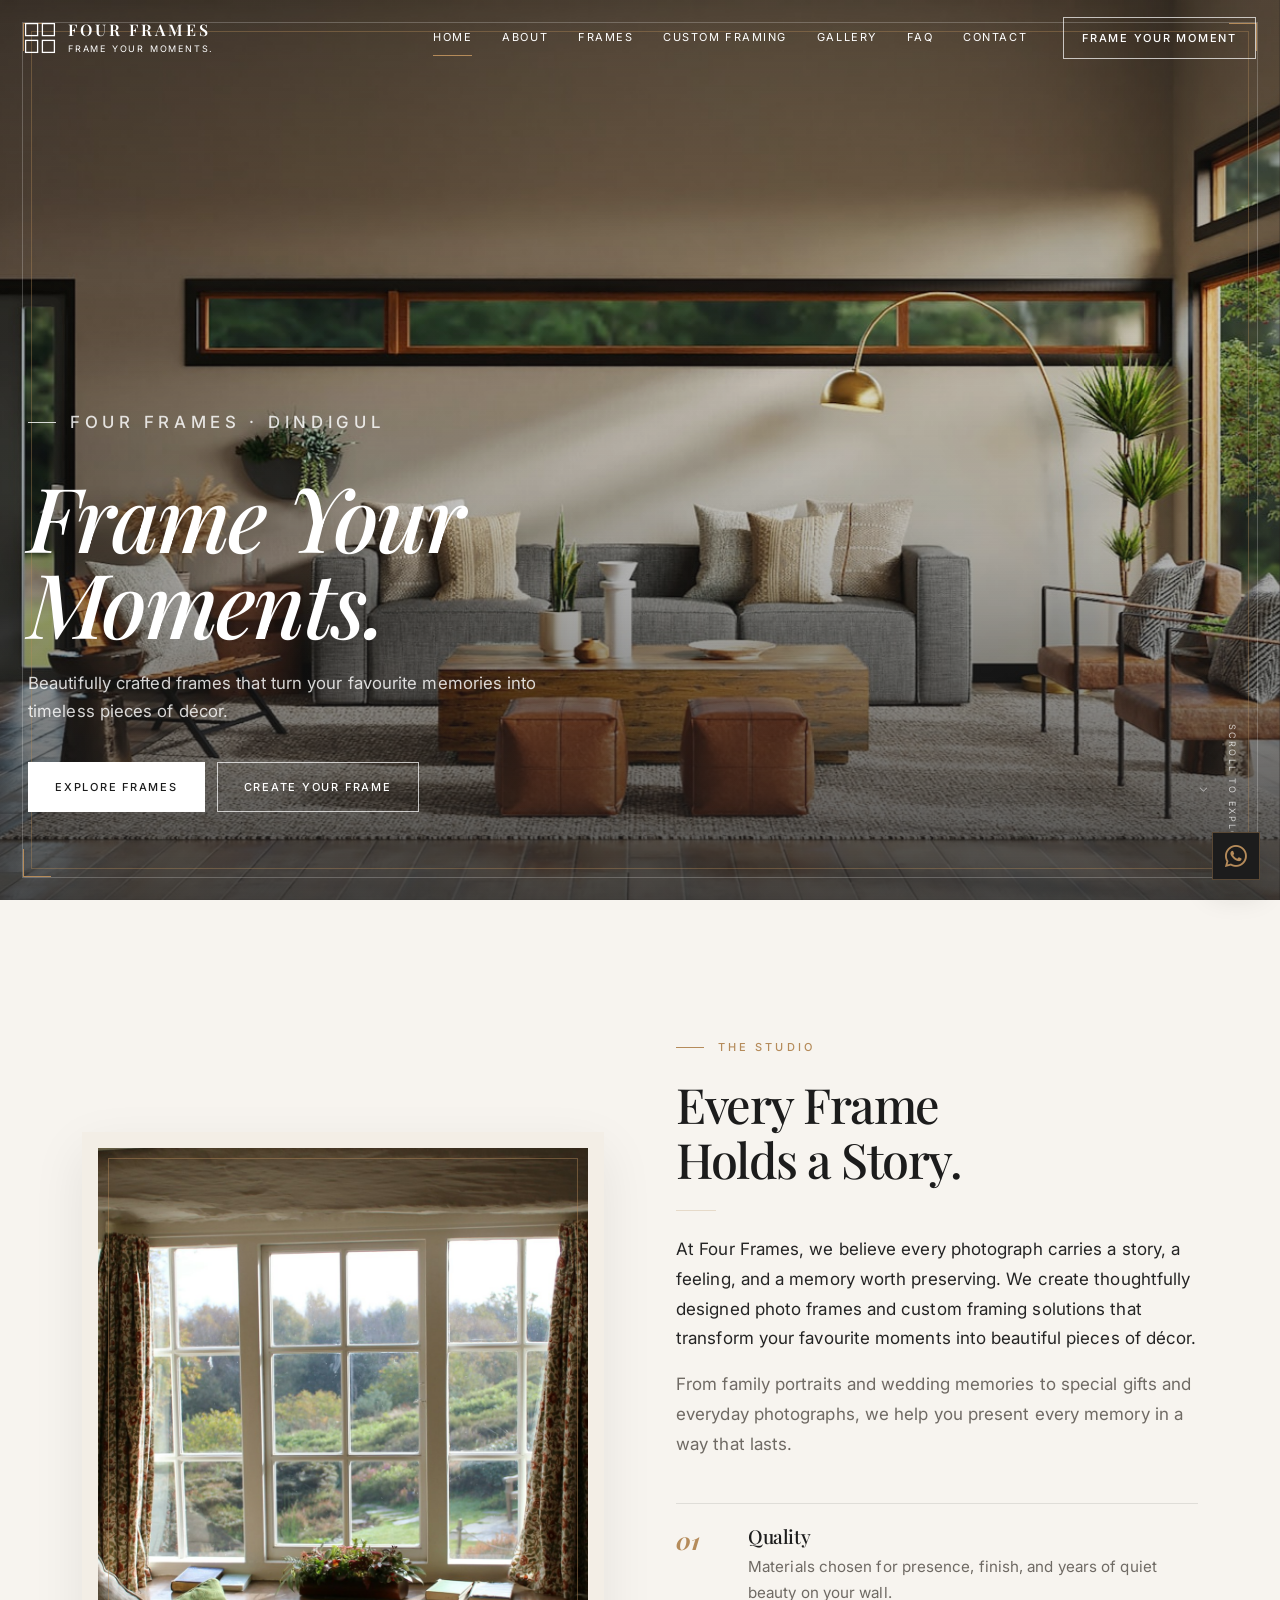
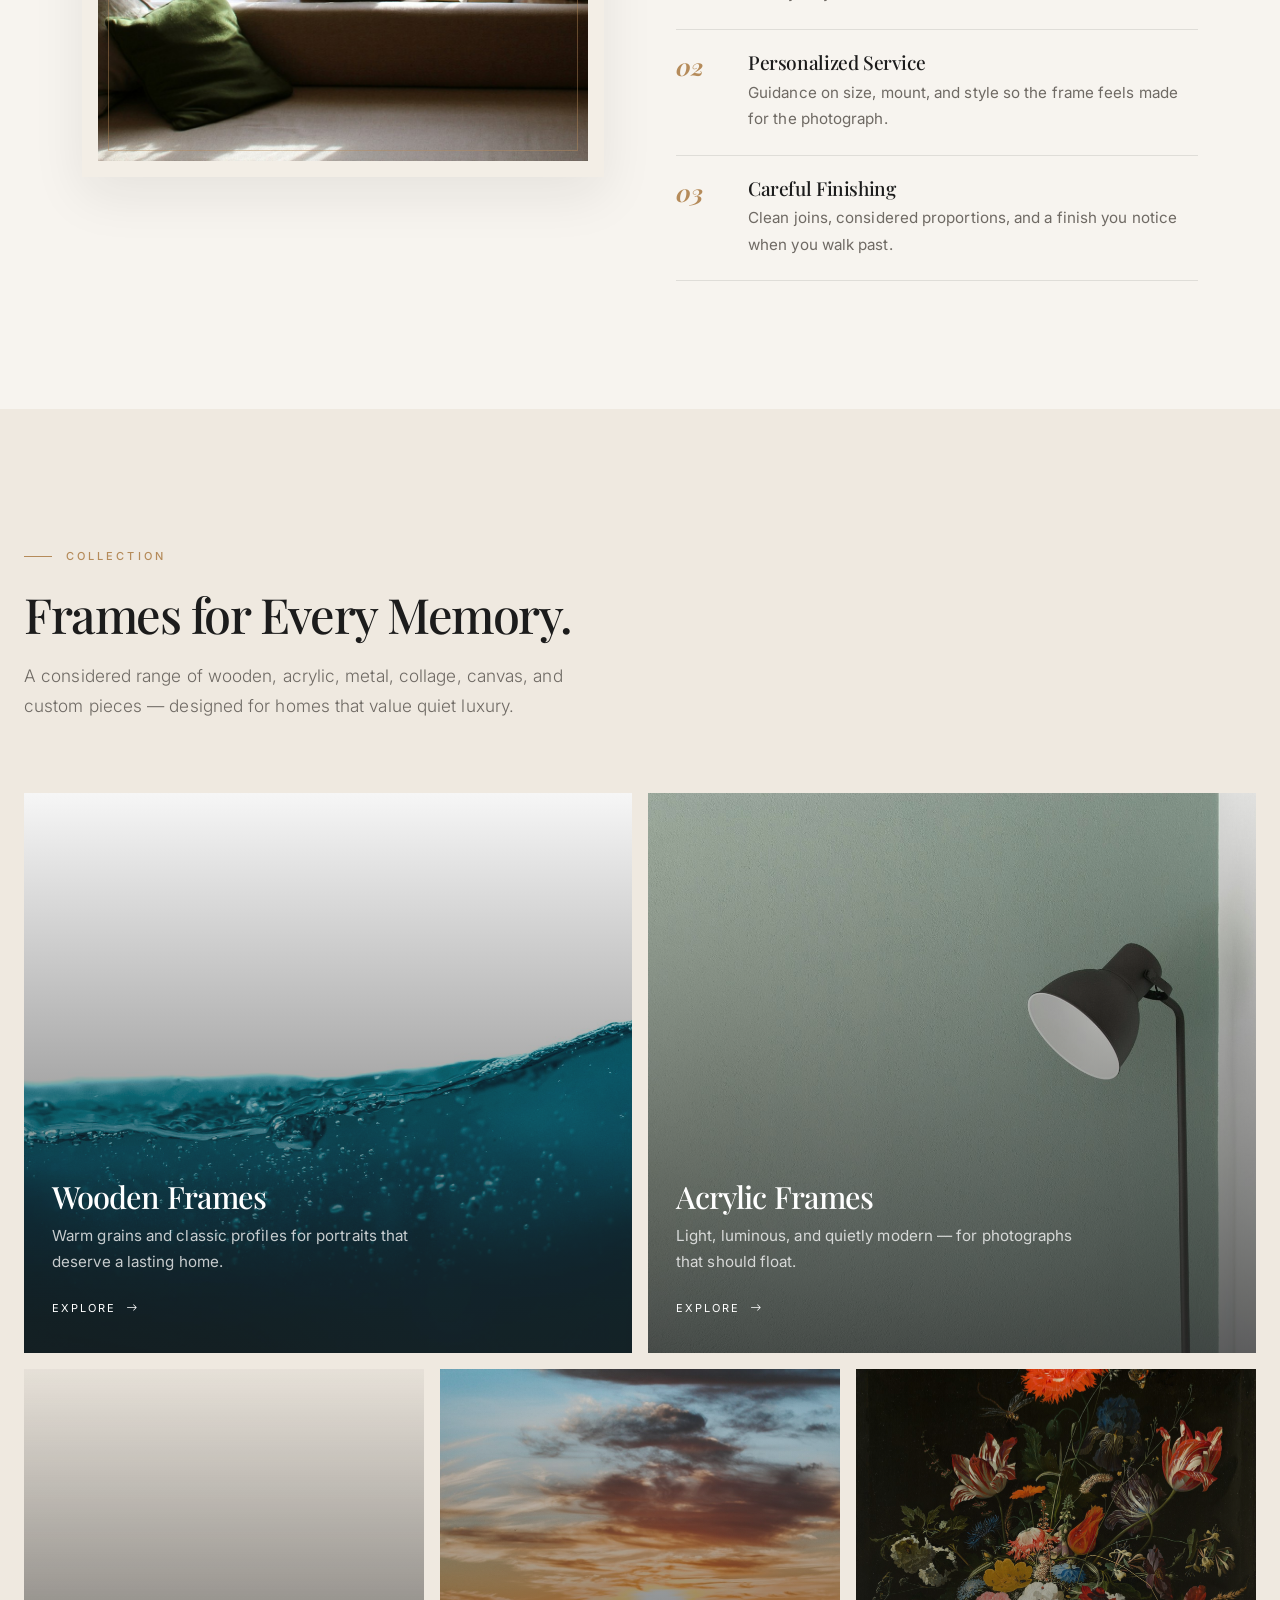
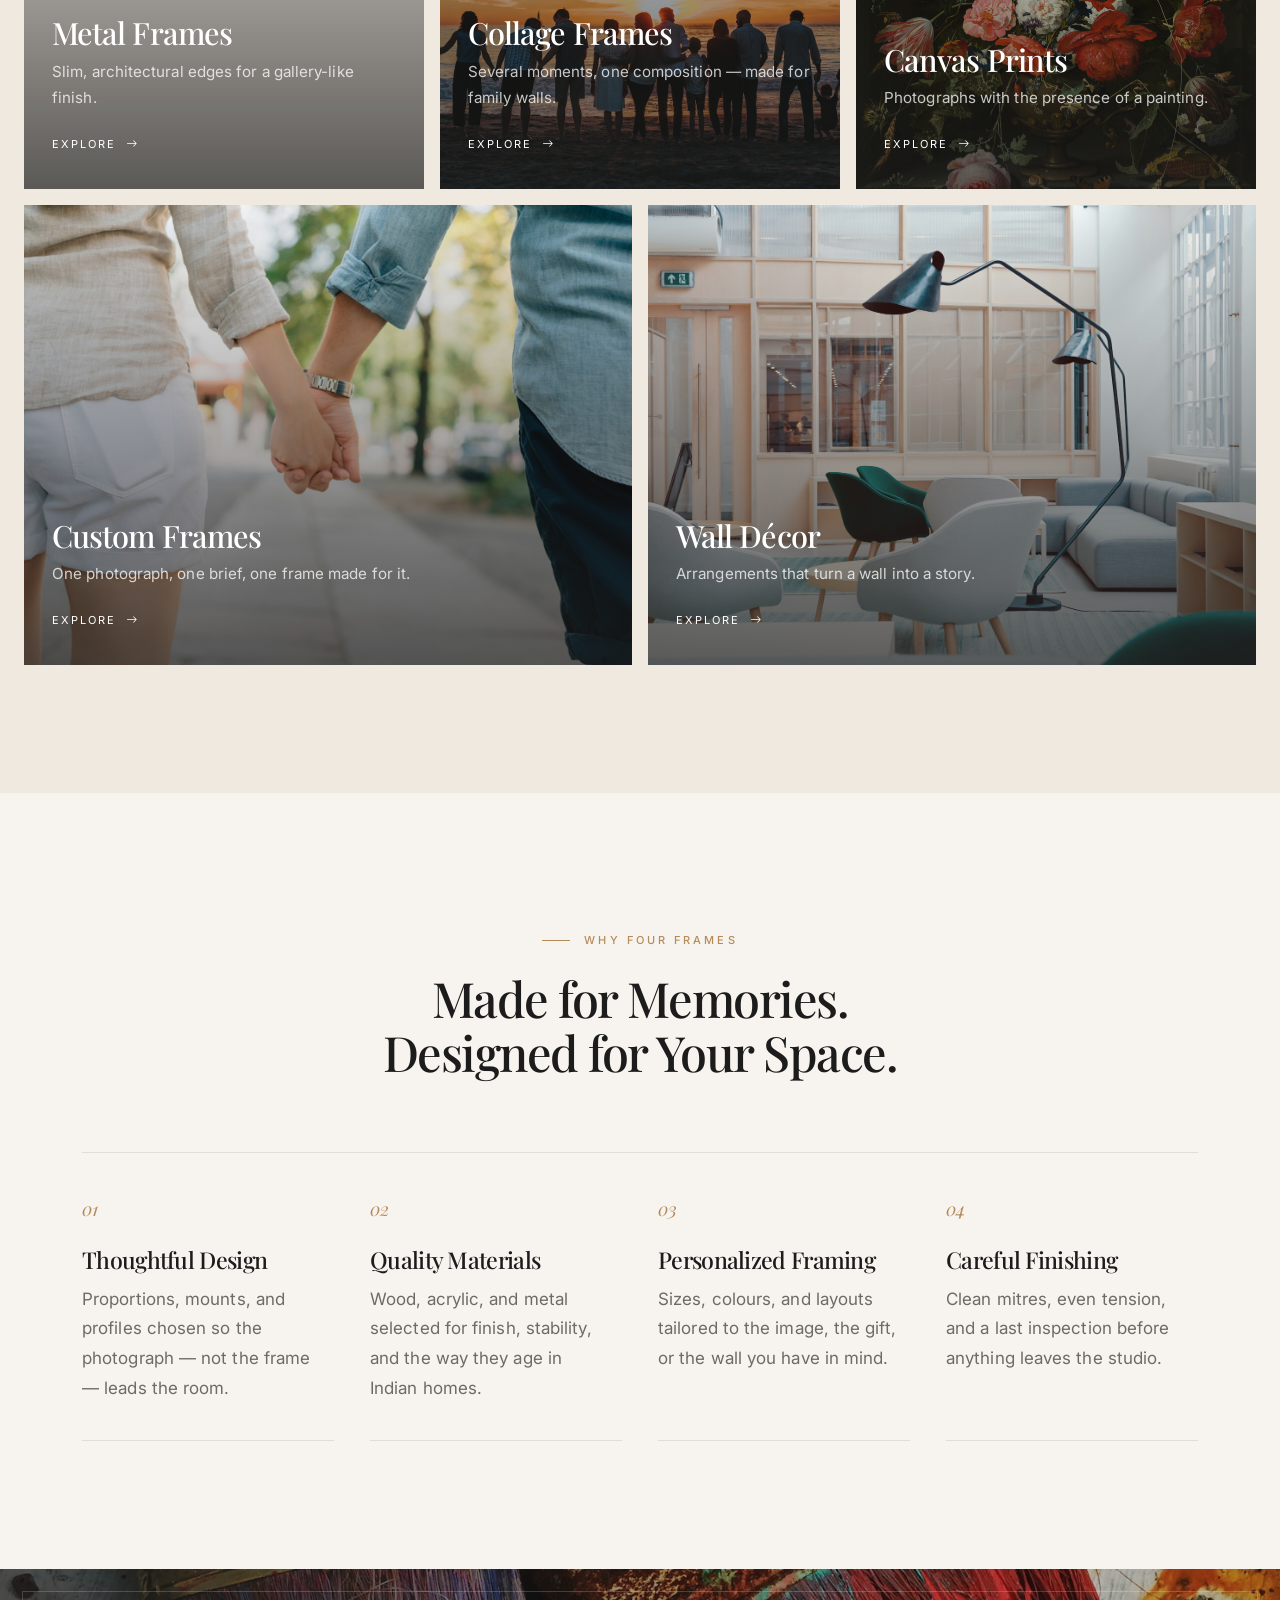
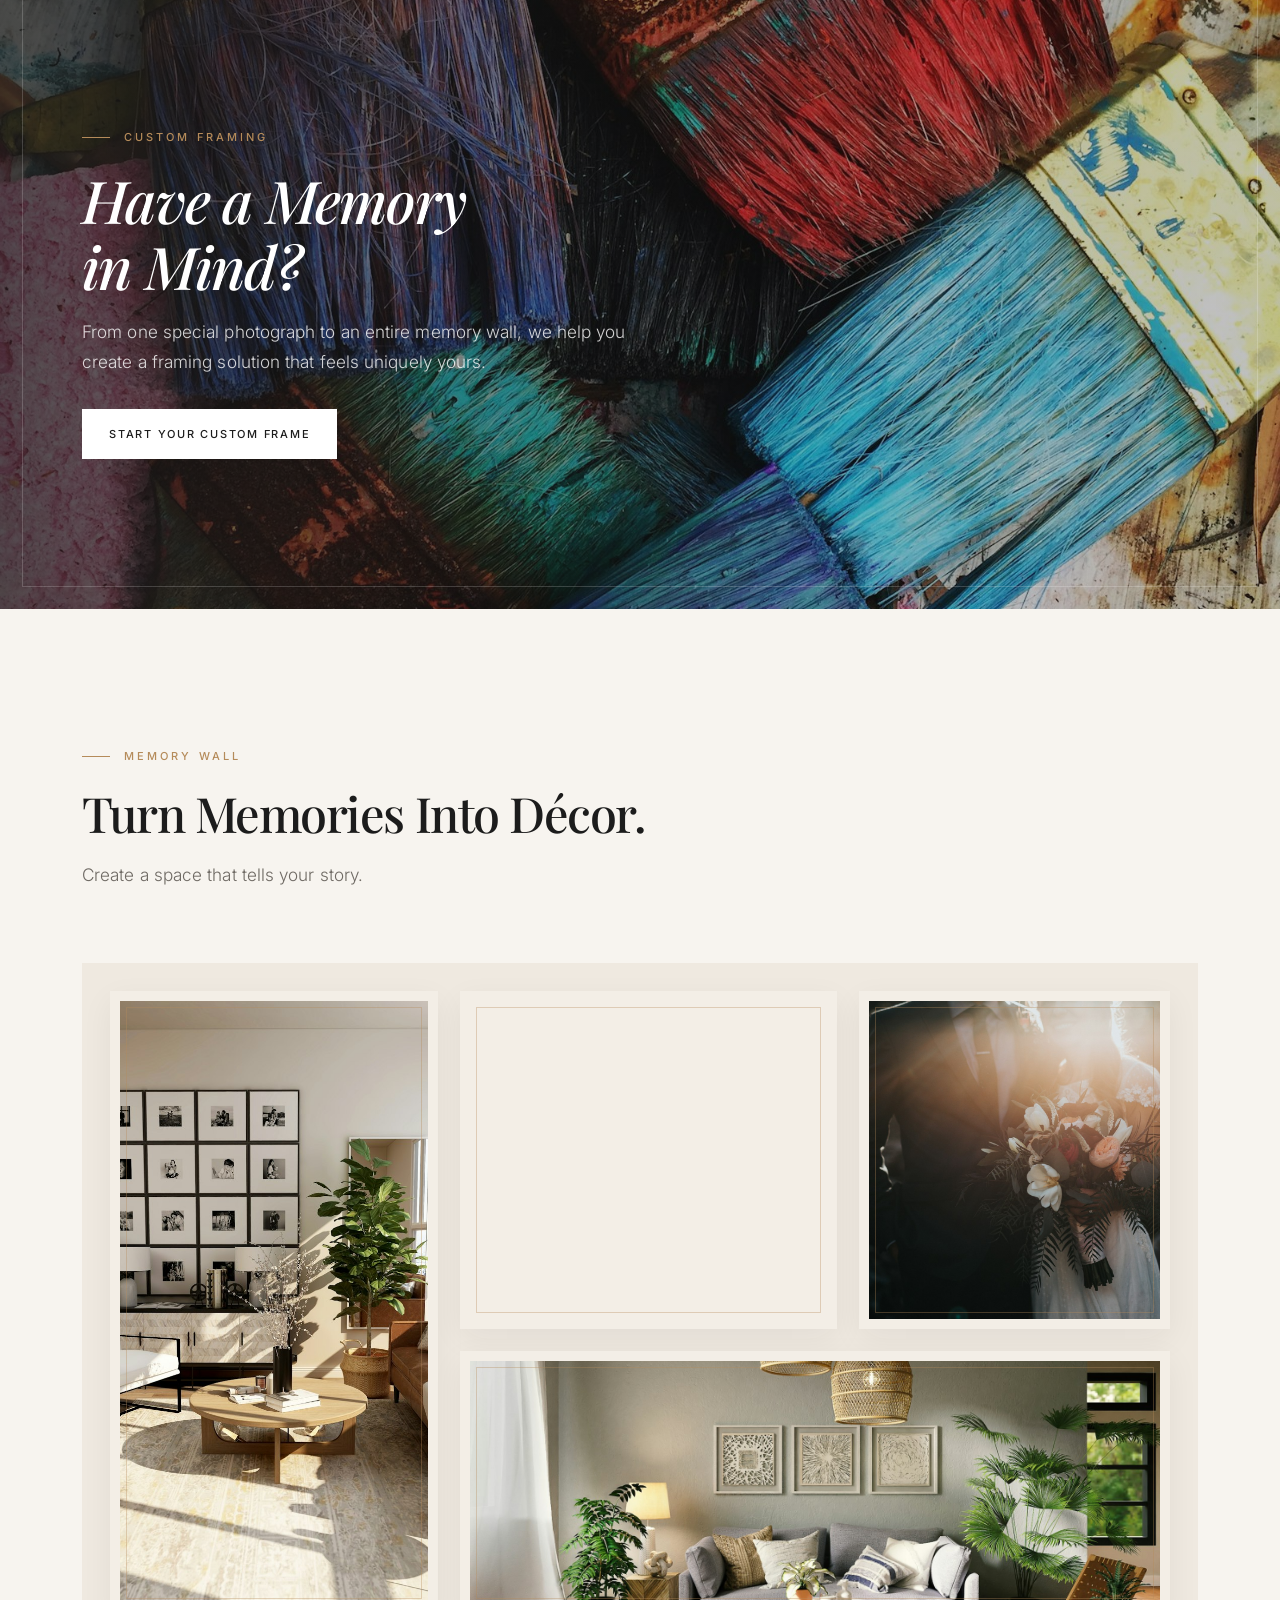
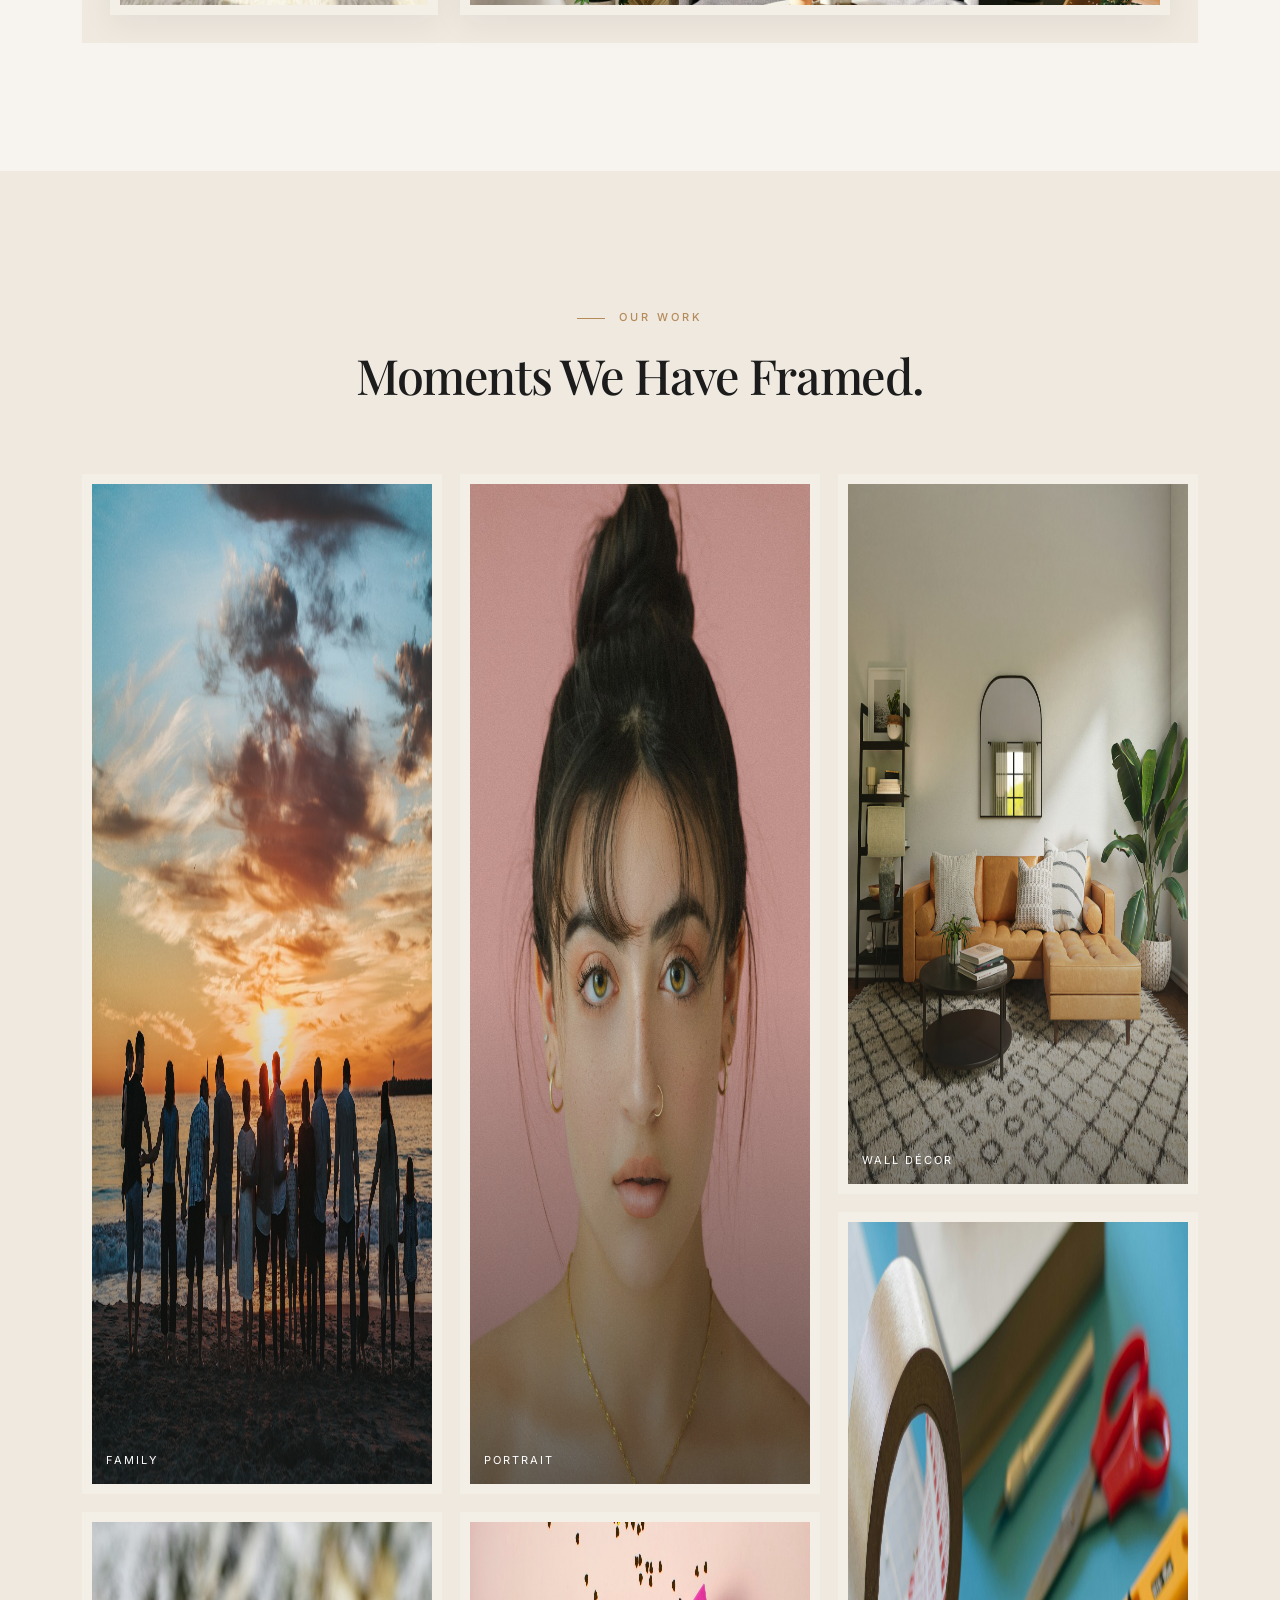
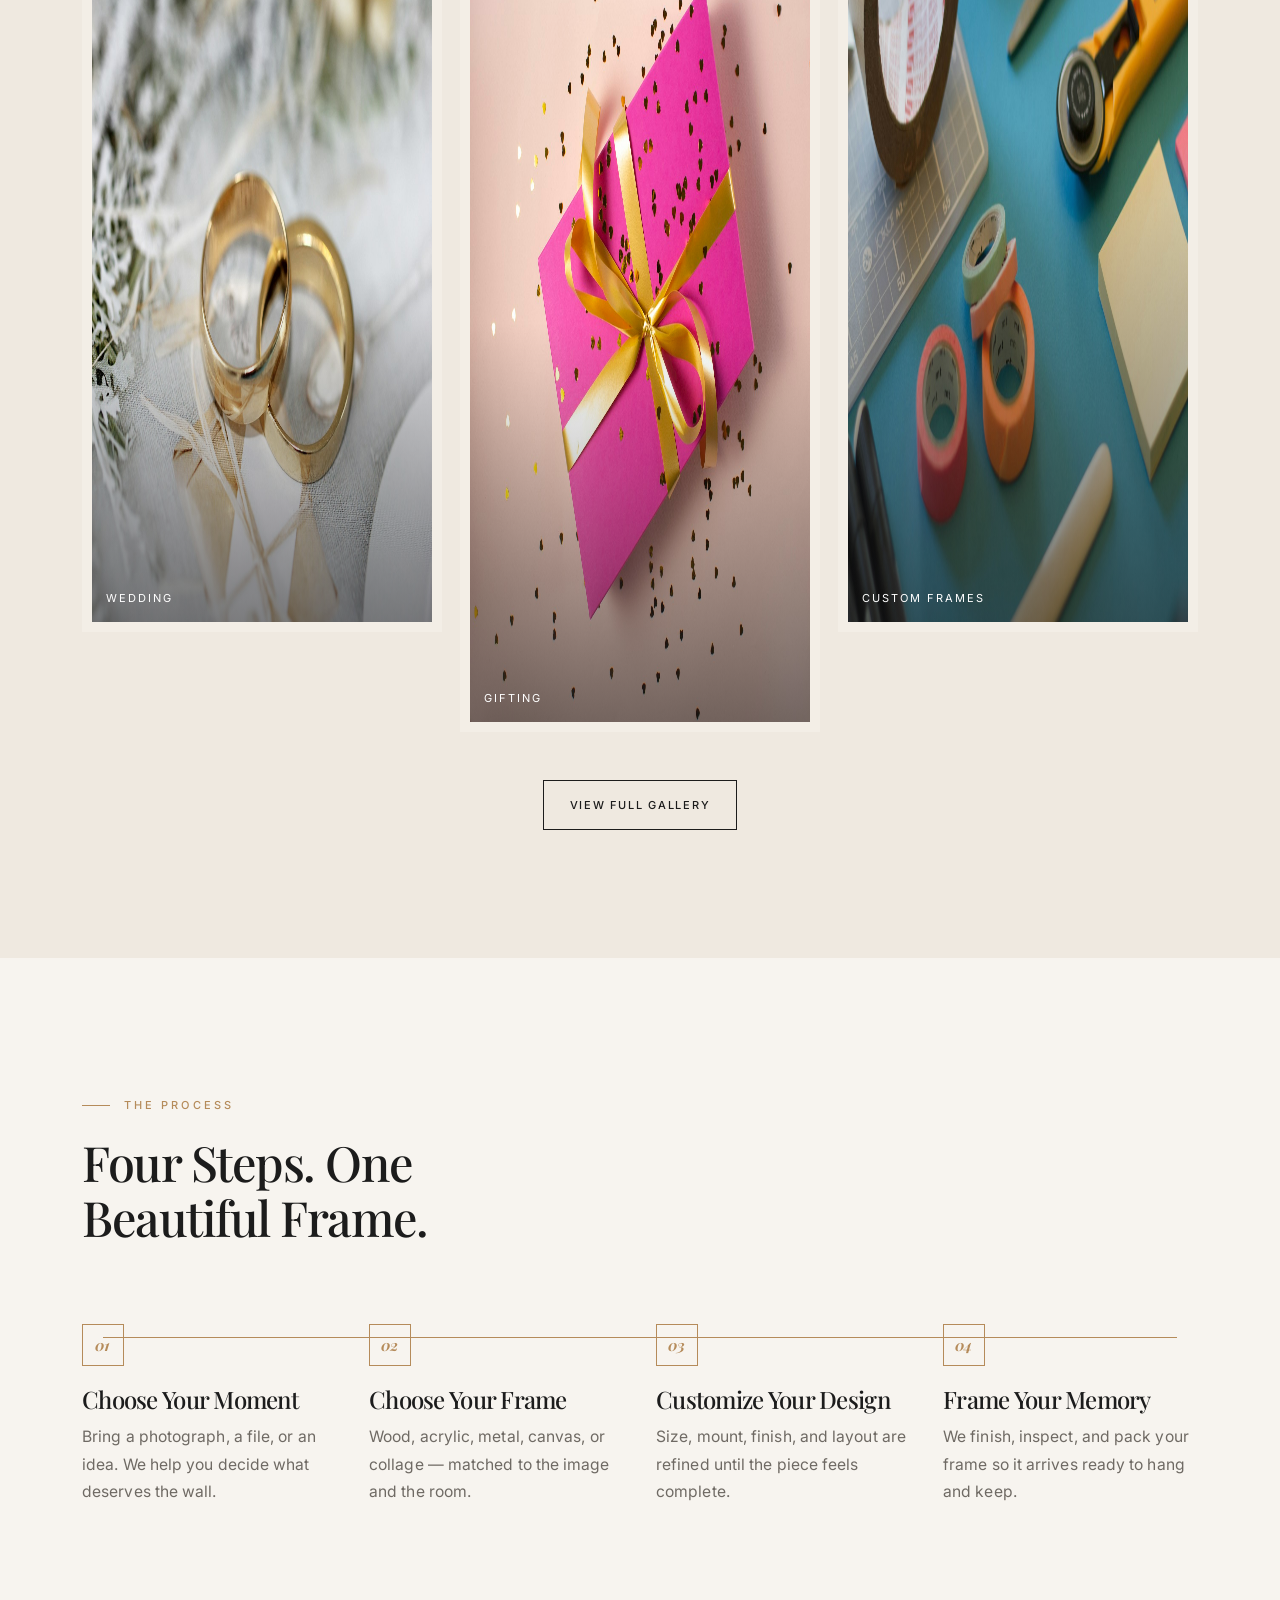
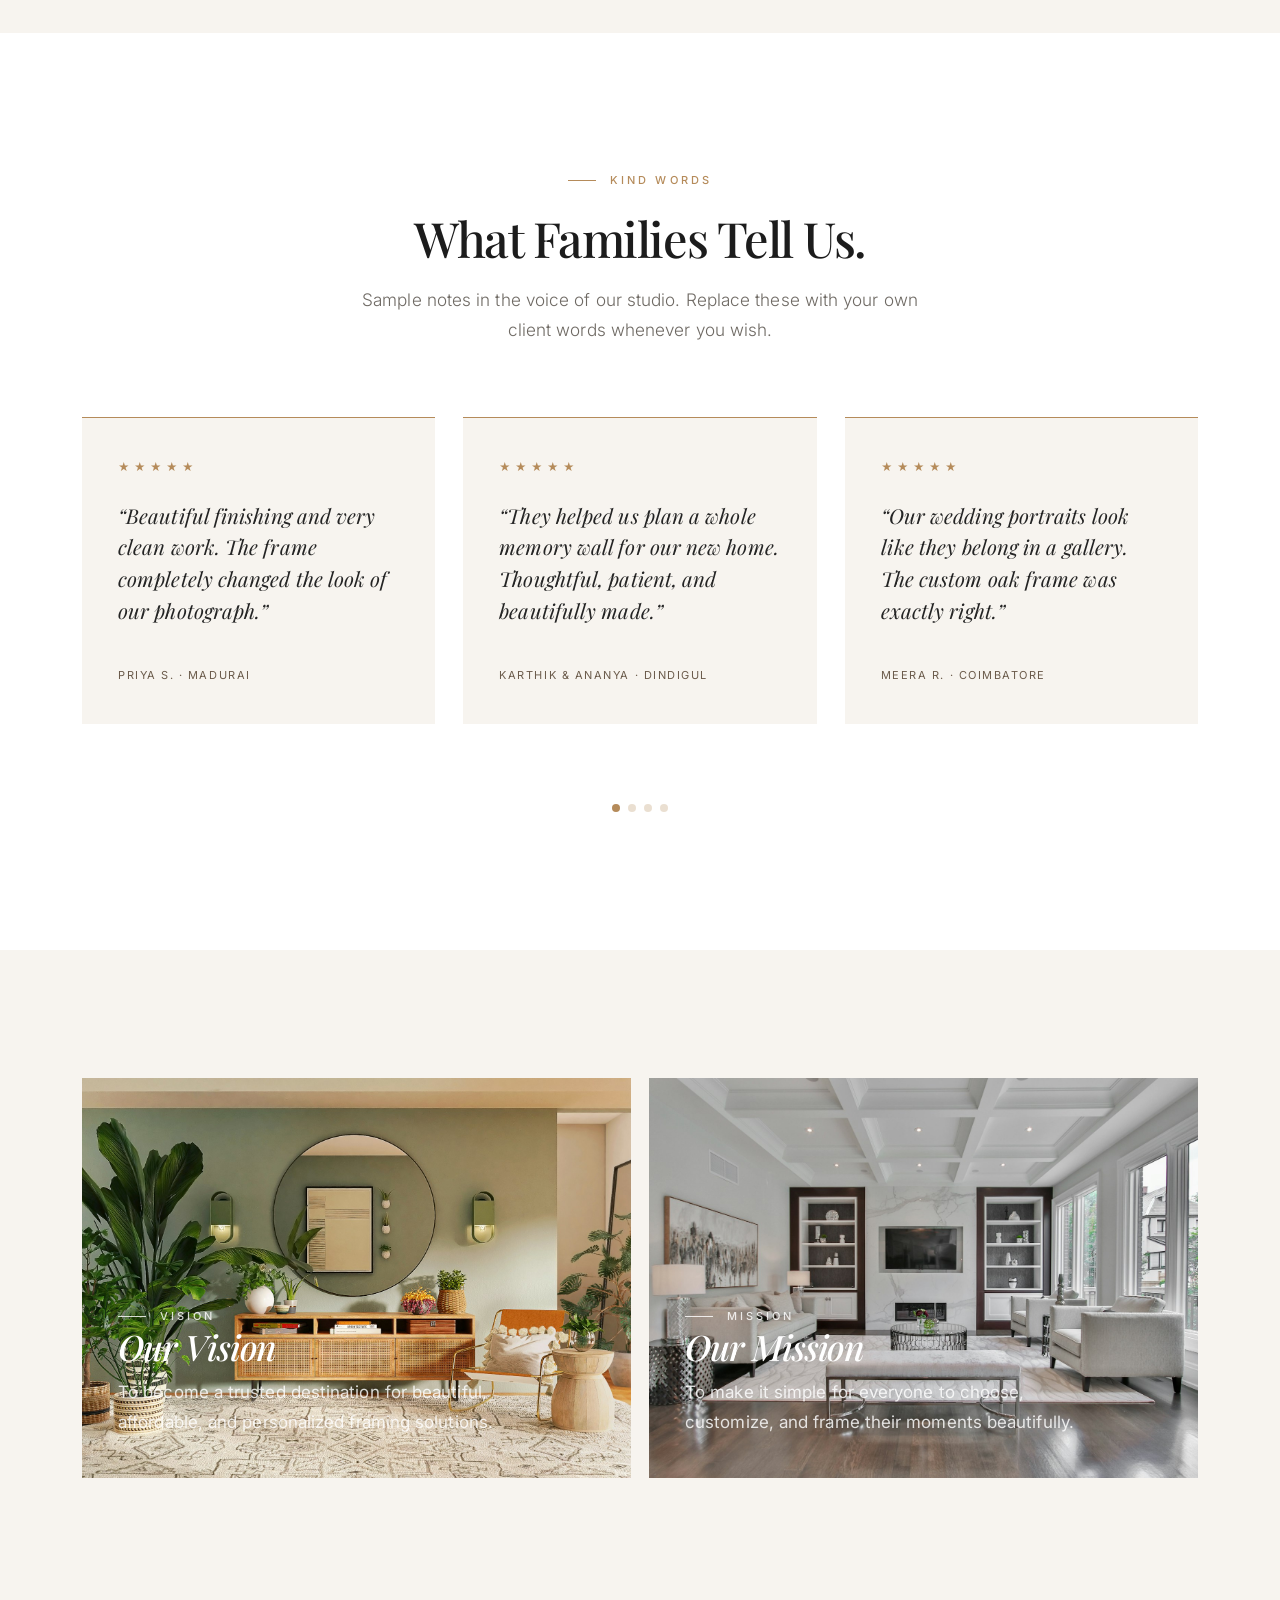
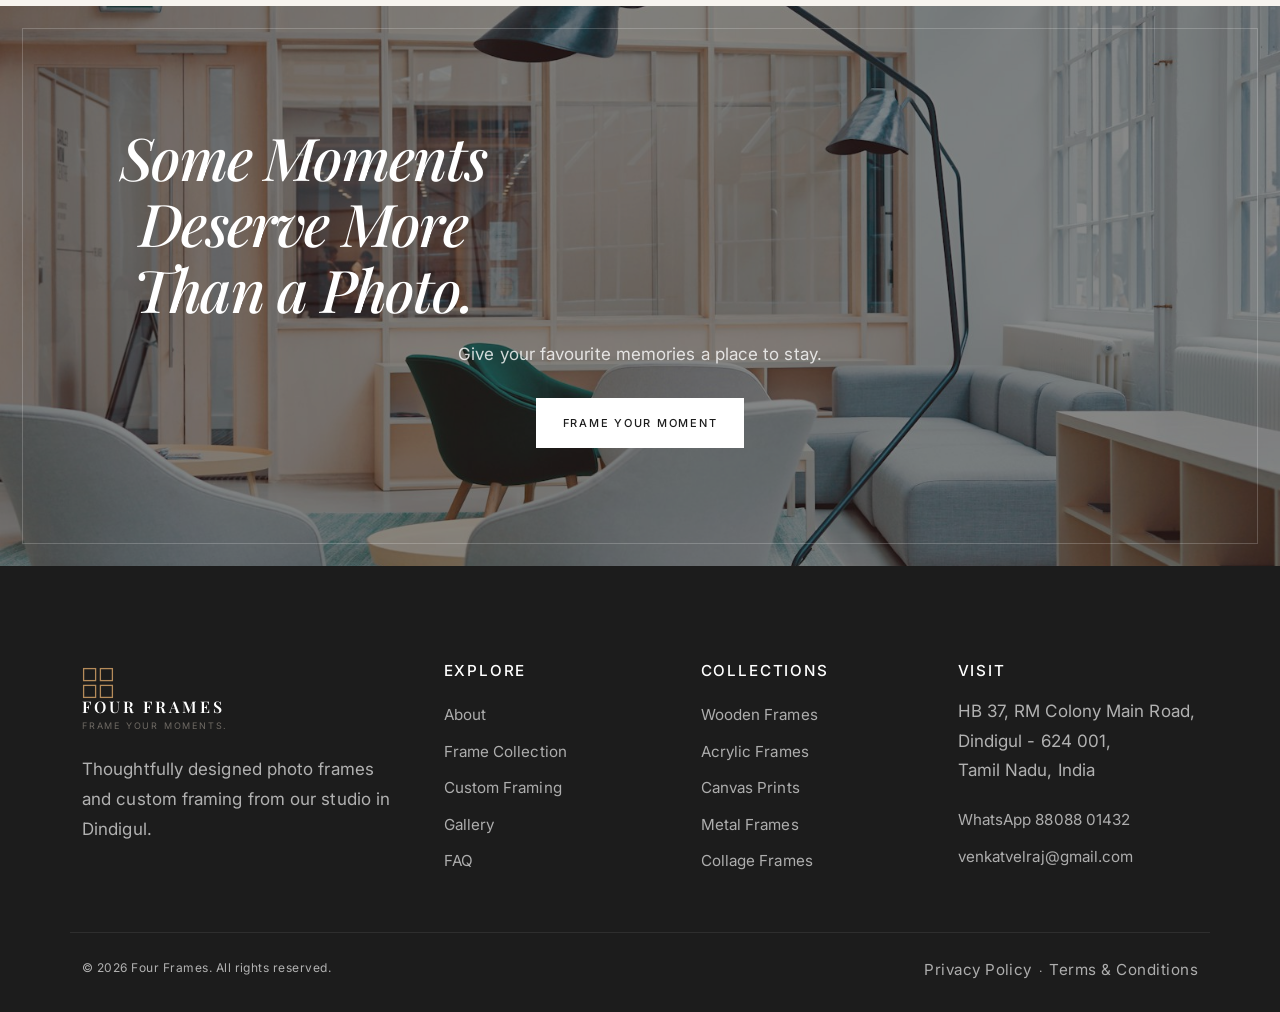
==== commit ac70274b: "updated" ====
--- a/index.html
+++ b/index.html
@@ -15,7 +15,7 @@
   <link rel="icon" type="image/svg+xml" href="assets/favicon.svg">
   <link rel="preconnect" href="https://fonts.googleapis.com">
   <link rel="preconnect" href="https://fonts.gstatic.com" crossorigin>
-  <link href="https://fonts.googleapis.com/css2?family=Inter:wght@400;500;600&family=Playfair+Display:ital,wght@0,500;0,600;0,700;1,500&display=swap" rel="stylesheet">
+  <link href="https://fonts.googleapis.com/css2?family=Inter:wght@400;500;600&family=Playfair+Display:ital,wght@0,400;0,500;0,600;0,700;1,400;1,500;1,600&display=swap" rel="stylesheet">
   <link href="https://cdn.jsdelivr.net/npm/bootstrap@5.3.3/dist/css/bootstrap.min.css" rel="stylesheet">
   <link href="https://cdn.jsdelivr.net/npm/bootstrap-icons@1.11.3/font/bootstrap-icons.min.css" rel="stylesheet">
   <link href="https://unpkg.com/aos@2.3.4/dist/aos.css" rel="stylesheet">
@@ -245,7 +245,7 @@
       <div class="container" data-aos="fade-up">
         <p class="eyebrow">Custom Framing</p>
         <h2>Have a Memory in Mind?</h2>
-        <p class="lead" style="color:rgba(255,255,255,.8)">From one special photograph to an entire memory wall, we help you create a framing solution that feels uniquely yours.</p>
+        <p class="lead">From one special photograph to an entire memory wall, we help you create a framing solution that feels uniquely yours.</p>
         <a class="btn btn-light" href="custom-framing.html">Start Your Custom Frame</a>
       </div>
     </section>
@@ -340,7 +340,7 @@
         <div class="section-head center" data-aos="fade-up">
           <p class="eyebrow">Kind Words</p>
           <h2>What Families Tell Us.</h2>
-          <p class="lead" style="margin:0 auto">Sample notes in the voice of our studio. Replace these with your own client words whenever you wish.</p>
+          <p class="lead">Sample notes in the voice of our studio. Replace these with your own client words whenever you wish.</p>
         </div>
         <div class="swiper testimonial-swiper">
           <div class="swiper-wrapper">
--- a/css/style.css
+++ b/css/style.css
@@ -6,15 +6,16 @@
   --bg: #f7f4ef;
   --white: #ffffff;
   --cream: #efe9e0;
+  --mat: #f3eee6;
   --text: #242424;
-  --muted: #777777;
+  --muted: #6f6a64;
   --line: rgba(28, 28, 28, 0.1);
   --shadow: 0 18px 50px rgba(28, 28, 28, 0.08);
-  --font-display: "Playfair Display", Georgia, serif;
+  --font-display: "Playfair Display", "Times New Roman", Georgia, serif;
   --font-body: "Inter", system-ui, sans-serif;
-  --header-h: 84px;
+  --header-h: 76px;
   --ease: cubic-bezier(0.22, 1, 0.36, 1);
-  --max: 1320px;
+  --max: 1280px;
 }
 
 *,
@@ -32,9 +33,12 @@
   background: var(--bg);
   color: var(--text);
   font-family: var(--font-body);
-  font-size: 16px;
-  line-height: 1.7;
-  letter-spacing: 0.01em;
+  font-size: 17px;
+  line-height: 1.75;
+  letter-spacing: 0.005em;
+  font-weight: 400;
+  -webkit-font-smoothing: antialiased;
+  text-rendering: optimizeLegibility;
 }
 
 body.nav-open {
@@ -59,12 +63,12 @@
 }
 
 .container {
-  width: min(var(--max), calc(100% - 40px));
+  width: min(var(--max), calc(100% - 48px));
   margin: 0 auto;
 }
 
 .container-wide {
-  width: min(1480px, calc(100% - 40px));
+  width: min(1440px, calc(100% - 48px));
   margin: 0 auto;
 }
 
@@ -76,25 +80,42 @@
 .serif {
   font-family: var(--font-display);
   font-weight: 500;
-  letter-spacing: -0.02em;
+  letter-spacing: -0.03em;
   color: var(--ink);
-  line-height: 1.15;
+  line-height: 1.12;
+  text-wrap: balance;
+}
+
+em {
+  font-family: var(--font-display);
+  font-style: italic;
+  font-weight: inherit;
 }
 
 .eyebrow {
-  display: inline-block;
-  margin-bottom: 16px;
+  display: inline-flex;
+  align-items: center;
+  gap: 14px;
+  margin-bottom: 20px;
   color: var(--accent);
-  font-size: 12px;
+  font-size: 11px;
   font-weight: 500;
-  letter-spacing: 0.22em;
+  letter-spacing: 0.28em;
   text-transform: uppercase;
+}
+
+.eyebrow::before {
+  content: "";
+  width: 28px;
+  height: 1px;
+  background: currentColor;
 }
 
 .lead {
   color: var(--muted);
-  font-size: 1.05rem;
-  max-width: 38rem;
+  font-size: 1.08rem;
+  line-height: 1.75;
+  max-width: 36rem;
 }
 
 .muted {
@@ -102,7 +123,7 @@
 }
 
 .section {
-  padding: 120px 0;
+  padding: 128px 0;
 }
 
 .section-sm {
@@ -110,8 +131,8 @@
 }
 
 .section-head {
-  max-width: 680px;
-  margin-bottom: 64px;
+  max-width: 640px;
+  margin-bottom: 72px;
 }
 
 .section-head.center {
@@ -120,18 +141,23 @@
   text-align: center;
 }
 
+.section-head.center .lead {
+  margin-left: auto;
+  margin-right: auto;
+}
+
 .section-head h2,
 .section-title {
-  font-size: clamp(2.1rem, 4vw, 3.6rem);
-  margin: 0 0 18px;
+  font-size: clamp(2rem, 3.8vw, 3.35rem);
+  margin: 0 0 20px;
 }
 
 .gold-rule {
-  width: 48px;
+  width: 40px;
   height: 1px;
   background: var(--accent);
   border: 0;
-  margin: 20px 0;
+  margin: 24px 0;
 }
 
 .btn {
@@ -139,16 +165,16 @@
   align-items: center;
   justify-content: center;
   gap: 10px;
-  min-height: 52px;
-  padding: 0 28px;
+  min-height: 50px;
+  padding: 0 26px;
   border: 1px solid var(--ink);
   background: var(--ink);
   color: var(--white);
-  font-size: 13px;
+  font-size: 11px;
   font-weight: 500;
-  letter-spacing: 0.12em;
+  letter-spacing: 0.16em;
   text-transform: uppercase;
-  transition: 0.35s var(--ease);
+  transition: 0.4s var(--ease);
   border-radius: 0 !important;
 }
 
@@ -156,6 +182,7 @@
   background: var(--accent);
   border-color: var(--accent);
   color: var(--white);
+  letter-spacing: 0.18em;
 }
 
 .btn-outline {
@@ -175,8 +202,8 @@
 }
 
 .btn-light:hover {
-  background: var(--accent);
-  border-color: var(--accent);
+  background: transparent;
+  border-color: var(--white);
   color: var(--white);
 }
 
@@ -196,22 +223,22 @@
   z-index: 1000;
   height: var(--header-h);
   background: transparent;
-  transition: 0.4s var(--ease);
+  transition: 0.45s var(--ease);
 }
 
 .site-header.is-scrolled {
-  background: rgba(247, 244, 239, 0.94);
-  box-shadow: 0 8px 30px rgba(28, 28, 28, 0.06);
-  backdrop-filter: blur(16px);
+  background: rgba(247, 244, 239, 0.92);
+  box-shadow: 0 1px 0 var(--line);
+  backdrop-filter: blur(18px);
 }
 
 .header-inner {
-  width: min(1480px, calc(100% - 40px));
+  width: min(1440px, calc(100% - 48px));
   height: 100%;
   margin: 0 auto;
   display: flex;
   align-items: center;
-  gap: 28px;
+  gap: 32px;
 }
 
 .brand {
@@ -222,8 +249,8 @@
 }
 
 .brand-mark {
-  width: 36px;
-  height: 36px;
+  width: 32px;
+  height: 32px;
   color: var(--ink);
 }
 
@@ -240,29 +267,35 @@
 }
 
 .site-header:not(.is-scrolled).on-hero .btn-header {
+  border-color: rgba(255, 255, 255, 0.7);
+  color: var(--white);
+  background: transparent;
+}
+
+.site-header:not(.is-scrolled).on-hero .btn-header:hover {
+  background: var(--white);
+  color: var(--ink);
   border-color: var(--white);
-  color: var(--white);
-  background: transparent;
 }
 
 .brand-text {
   display: flex;
   flex-direction: column;
-  line-height: 1.1;
+  line-height: 1.05;
 }
 
 .brand-text strong {
   font-family: var(--font-display);
-  font-size: 18px;
+  font-size: 16px;
   font-weight: 600;
-  letter-spacing: 0.14em;
+  letter-spacing: 0.18em;
 }
 
 .brand-text small {
-  margin-top: 4px;
+  margin-top: 5px;
   color: var(--muted);
-  font-size: 10px;
-  letter-spacing: 0.16em;
+  font-size: 9px;
+  letter-spacing: 0.2em;
   text-transform: uppercase;
 }
 
@@ -270,14 +303,14 @@
   display: none;
   align-items: center;
   justify-content: center;
-  gap: 28px;
+  gap: 30px;
   margin-left: auto;
 }
 
 .nav-desktop a {
   position: relative;
-  font-size: 13px;
-  letter-spacing: 0.08em;
+  font-size: 11px;
+  letter-spacing: 0.14em;
   text-transform: uppercase;
   color: var(--ink);
 }
@@ -286,11 +319,11 @@
   content: "";
   position: absolute;
   left: 0;
-  bottom: -7px;
+  bottom: -8px;
   width: 0;
   height: 1px;
   background: var(--accent);
-  transition: width 0.3s var(--ease);
+  transition: width 0.35s var(--ease);
 }
 
 .nav-desktop a:hover::after,
@@ -299,9 +332,9 @@
 }
 
 .btn-header {
-  margin-left: 8px;
-  min-height: 44px;
-  padding: 0 20px;
+  margin-left: 4px;
+  min-height: 42px;
+  padding: 0 18px;
   display: none;
 }
 
@@ -320,14 +353,14 @@
 
 .nav-toggle span {
   display: block;
-  width: 22px;
-  height: 1.5px;
+  width: 20px;
+  height: 1px;
   background: var(--ink);
   transition: 0.3s var(--ease);
 }
 
 .nav-toggle.is-open span:nth-child(1) {
-  transform: translateY(7.5px) rotate(45deg);
+  transform: translateY(7px) rotate(45deg);
 }
 
 .nav-toggle.is-open span:nth-child(2) {
@@ -335,7 +368,7 @@
 }
 
 .nav-toggle.is-open span:nth-child(3) {
-  transform: translateY(-7.5px) rotate(-45deg);
+  transform: translateY(-7px) rotate(-45deg);
 }
 
 .mobile-nav {
@@ -347,7 +380,7 @@
   display: flex;
   flex-direction: column;
   justify-content: center;
-  padding: 100px 36px 48px;
+  padding: 110px 32px 48px;
   opacity: 0;
   visibility: hidden;
   pointer-events: none;
@@ -362,10 +395,11 @@
 
 .mobile-nav a {
   display: block;
-  padding: 12px 0;
+  padding: 14px 0;
   font-family: var(--font-display);
-  font-size: clamp(2rem, 6vw, 3rem);
-  color: var(--white);
+  font-size: clamp(1.8rem, 7vw, 2.7rem);
+  color: var(--white);
+  border-bottom: 1px solid rgba(255, 255, 255, 0.08);
 }
 
 .mobile-nav a:hover,
@@ -385,14 +419,16 @@
 .hero-media {
   position: absolute;
   inset: 0;
+  background: #2a2420;
 }
 
 .hero-media img {
   width: 100%;
   height: 100%;
   object-fit: cover;
-  transform: scale(1.08);
-  animation: heroZoom 18s ease-out forwards;
+  object-position: center 40%;
+  transform: scale(1.06);
+  animation: heroZoom 22s ease-out forwards;
 }
 
 @keyframes heroZoom {
@@ -401,28 +437,46 @@
   }
 }
 
-.hero-media {
-  background: #2a2420;
-}
-
 .hero-overlay {
   position: absolute;
   inset: 0;
   background:
-    linear-gradient(180deg, rgba(28, 28, 28, 0.5) 0%, rgba(28, 28, 28, 0.18) 38%, rgba(28, 28, 28, 0.22) 52%, rgba(28, 28, 28, 0.78) 100%);
+    linear-gradient(180deg, rgba(28, 28, 28, 0.48) 0%, rgba(28, 28, 28, 0.12) 36%, rgba(28, 28, 28, 0.28) 58%, rgba(28, 28, 28, 0.78) 100%);
 }
 
 .hero-frame {
   position: absolute;
-  inset: 28px;
-  border: 1px solid rgba(255, 255, 255, 0.28);
+  inset: 22px;
+  border: 1px solid rgba(255, 255, 255, 0.22);
   pointer-events: none;
-  animation: frameIn 1.4s var(--ease) both;
+  animation: frameIn 1.5s var(--ease) both;
+}
+
+.hero-frame::before {
+  content: "";
+  position: absolute;
+  inset: 8px;
+  border: 1px solid rgba(181, 139, 90, 0.38);
+}
+
+.hero-frame::after {
+  content: "";
+  position: absolute;
+  inset: 0;
+  background:
+    linear-gradient(var(--accent), var(--accent)) top left / 28px 1px no-repeat,
+    linear-gradient(var(--accent), var(--accent)) top left / 1px 28px no-repeat,
+    linear-gradient(var(--accent), var(--accent)) top right / 28px 1px no-repeat,
+    linear-gradient(var(--accent), var(--accent)) top right / 1px 28px no-repeat,
+    linear-gradient(var(--accent), var(--accent)) bottom left / 28px 1px no-repeat,
+    linear-gradient(var(--accent), var(--accent)) bottom left / 1px 28px no-repeat,
+    linear-gradient(var(--accent), var(--accent)) bottom right / 28px 1px no-repeat,
+    linear-gradient(var(--accent), var(--accent)) bottom right / 1px 28px no-repeat;
 }
 
 @keyframes frameIn {
   from {
-    inset: 60px;
+    inset: 48px;
     opacity: 0;
   }
 }
@@ -430,62 +484,67 @@
 .hero-content {
   position: relative;
   z-index: 2;
-  width: min(1480px, calc(100% - 48px));
-  margin: 0 auto 90px;
+  width: min(1440px, calc(100% - 56px));
+  margin: 0 auto 88px;
 }
 
 .hero h1 {
   color: var(--white);
-  font-size: clamp(3.2rem, 8vw, 7.2rem);
-  max-width: 14ch;
-  margin: 0 0 22px;
-  text-shadow: 0 18px 50px rgba(0, 0, 0, 0.28);
+  font-size: clamp(2.7rem, 7vw, 6.2rem);
+  font-style: italic;
+  font-weight: 500;
+  line-height: 0.96;
+  max-width: 11ch;
+  margin: 0 0 24px;
 }
 
 .hero p {
-  max-width: 34rem;
+  max-width: 32rem;
   color: rgba(255, 255, 255, 0.82);
-  font-size: 1.08rem;
-  margin-bottom: 32px;
+  font-size: 1.05rem;
+  line-height: 1.7;
+  margin-bottom: 36px;
 }
 
 .hero-actions {
   display: flex;
   flex-wrap: wrap;
-  gap: 14px;
+  gap: 12px;
 }
 
 .hero .btn-outline {
   color: var(--white);
-  border-color: var(--white);
+  border-color: rgba(255, 255, 255, 0.72);
 }
 
 .hero .btn-outline:hover {
   background: var(--white);
   color: var(--ink);
+  border-color: var(--white);
 }
 
 .gallery-preview a::after,
 .gallery-item::after {
   content: "";
   position: absolute;
-  inset: 0;
-  background: linear-gradient(180deg, transparent 45%, rgba(28, 28, 28, 0.5));
+  inset: 10px;
+  background: linear-gradient(180deg, transparent 50%, rgba(28, 28, 28, 0.55));
   pointer-events: none;
+  transition: 0.45s var(--ease);
 }
 
 .scroll-indicator {
   position: absolute;
   right: 40px;
-  bottom: 40px;
+  bottom: 44px;
   z-index: 2;
   display: flex;
   flex-direction: column;
   align-items: center;
-  gap: 12px;
-  color: rgba(255, 255, 255, 0.75);
-  font-size: 10px;
-  letter-spacing: 0.2em;
+  gap: 14px;
+  color: rgba(255, 255, 255, 0.72);
+  font-size: 9px;
+  letter-spacing: 0.24em;
   text-transform: uppercase;
   writing-mode: vertical-rl;
 }
@@ -507,12 +566,12 @@
 
 .page-hero {
   position: relative;
-  min-height: 62vh;
+  min-height: 68vh;
   display: flex;
   align-items: flex-end;
   overflow: hidden;
   color: var(--white);
-  padding: 160px 0 72px;
+  padding: 168px 0 80px;
 }
 
 .page-hero img {
@@ -521,42 +580,57 @@
   width: 100%;
   height: 100%;
   object-fit: cover;
+  object-position: center;
 }
 
 .page-hero::after {
   content: "";
   position: absolute;
   inset: 0;
-  background: linear-gradient(180deg, rgba(28, 28, 28, 0.25), rgba(28, 28, 28, 0.7));
+  background: linear-gradient(180deg, rgba(28, 28, 28, 0.32) 0%, rgba(28, 28, 28, 0.2) 40%, rgba(28, 28, 28, 0.72) 100%);
+}
+
+.page-hero::before {
+  content: "";
+  position: absolute;
+  inset: 20px;
+  z-index: 1;
+  border: 1px solid rgba(255, 255, 255, 0.2);
+  pointer-events: none;
 }
 
 .page-hero .container {
   position: relative;
-  z-index: 1;
+  z-index: 2;
 }
 
 .page-hero h1 {
   color: var(--white);
-  font-size: clamp(2.8rem, 6vw, 5.4rem);
-  margin: 0 0 12px;
+  font-size: clamp(2.4rem, 5.4vw, 4.6rem);
+  font-style: italic;
+  margin: 0 0 16px;
+  max-width: 16ch;
 }
 
 .page-hero p {
-  max-width: 36rem;
-  color: rgba(255, 255, 255, 0.8);
+  max-width: 34rem;
+  color: rgba(255, 255, 255, 0.78);
   margin: 0;
 }
 
 .intro-grid,
 .split {
   display: grid;
-  gap: 64px;
+  gap: 72px;
   align-items: center;
 }
 
 .intro-visual,
 .split-media {
   position: relative;
+  background: var(--mat);
+  padding: 16px;
+  box-shadow: var(--shadow);
 }
 
 .intro-visual img,
@@ -567,57 +641,65 @@
   object-fit: cover;
 }
 
-.intro-visual img {
+.intro-visual img,
+.split-media img {
   aspect-ratio: 4 / 5;
 }
 
 .img-frame {
   position: absolute;
-  inset: 18px;
-  border: 1px solid rgba(255, 255, 255, 0.5);
+  inset: 26px;
+  border: 1px solid rgba(181, 139, 90, 0.45);
   pointer-events: none;
 }
 
 .stat-list {
   display: grid;
-  gap: 28px;
-  margin-top: 40px;
+  gap: 0;
+  margin-top: 44px;
 }
 
 .stat-item {
   display: grid;
-  grid-template-columns: 56px 1fr;
-  gap: 16px;
-  padding-top: 22px;
+  grid-template-columns: 52px 1fr;
+  gap: 20px;
+  padding: 22px 0;
   border-top: 1px solid var(--line);
+}
+
+.stat-item:last-child {
+  border-bottom: 1px solid var(--line);
 }
 
 .stat-item strong {
   font-family: var(--font-display);
-  font-size: 1.8rem;
+  font-size: 1.5rem;
+  font-style: italic;
   color: var(--accent);
-  line-height: 1;
+  line-height: 1.2;
 }
 
 .stat-item h3 {
   margin: 0 0 6px;
-  font-size: 1.25rem;
+  font-size: 1.2rem;
+  letter-spacing: -0.02em;
 }
 
 .stat-item p {
   margin: 0;
   color: var(--muted);
+  font-size: 0.95rem;
 }
 
 .collection-grid {
   display: grid;
   grid-template-columns: 1fr;
-  gap: 22px;
+  gap: 18px;
 }
 
 .collection-card {
   position: relative;
-  min-height: 420px;
+  min-height: 400px;
   overflow: hidden;
   color: var(--white);
   display: flex;
@@ -625,6 +707,384 @@
 }
 
 .collection-card img {
+  position: absolute;
+  inset: 0;
+  width: 100%;
+  height: 100%;
+  object-fit: cover;
+  transition: transform 1.1s var(--ease);
+}
+
+.collection-card::after {
+  content: "";
+  position: absolute;
+  inset: 0;
+  background: linear-gradient(180deg, rgba(28, 28, 28, 0.04), rgba(28, 28, 28, 0.7));
+  transition: 0.5s var(--ease);
+}
+
+.collection-card::before {
+  content: "";
+  position: absolute;
+  inset: 16px;
+  z-index: 2;
+  border: 1px solid rgba(255, 255, 255, 0);
+  pointer-events: none;
+  transition: 0.45s var(--ease);
+}
+
+.collection-card:hover img {
+  transform: scale(1.06);
+}
+
+.collection-card:hover::before {
+  border-color: rgba(255, 255, 255, 0.42);
+}
+
+.collection-card:hover::after {
+  background: linear-gradient(180deg, rgba(28, 28, 28, 0.12), rgba(28, 28, 28, 0.8));
+}
+
+.collection-card .card-copy {
+  position: relative;
+  z-index: 3;
+  padding: 32px 28px;
+  width: 100%;
+}
+
+.collection-card h3 {
+  color: var(--white);
+  font-size: clamp(1.7rem, 2.4vw, 2.15rem);
+  margin: 0 0 8px;
+}
+
+.collection-card p {
+  color: rgba(255, 255, 255, 0.76);
+  margin: 0 0 16px;
+  max-width: 26rem;
+  font-size: 0.95rem;
+}
+
+.explore {
+  display: inline-flex;
+  align-items: center;
+  gap: 10px;
+  font-size: 11px;
+  letter-spacing: 0.18em;
+  text-transform: uppercase;
+}
+
+.explore i {
+  transition: transform 0.35s var(--ease);
+}
+
+.collection-card:hover .explore i,
+.product-card:hover .explore i {
+  transform: translateX(6px);
+}
+
+.feature-grid {
+  display: grid;
+  gap: 0;
+  border-top: 1px solid var(--line);
+}
+
+.feature-block {
+  background: transparent;
+  padding: 40px 0 36px;
+  border-bottom: 1px solid var(--line);
+  transition: 0.35s var(--ease);
+}
+
+.feature-block span {
+  display: block;
+  margin-bottom: 22px;
+  color: var(--accent);
+  font-family: var(--font-display);
+  font-size: 1.15rem;
+  font-style: italic;
+}
+
+.feature-block h3 {
+  margin: 0 0 12px;
+  font-size: 1.45rem;
+}
+
+.feature-block p {
+  margin: 0;
+  color: var(--muted);
+  max-width: 28rem;
+}
+
+.custom-banner {
+  position: relative;
+  min-height: 640px;
+  display: grid;
+  align-items: center;
+  overflow: hidden;
+  color: var(--white);
+}
+
+.custom-banner img {
+  position: absolute;
+  inset: 0;
+  width: 100%;
+  height: 100%;
+  object-fit: cover;
+}
+
+.custom-banner::after {
+  content: "";
+  position: absolute;
+  inset: 0;
+  background: linear-gradient(90deg, rgba(28, 28, 28, 0.76) 0%, rgba(28, 28, 28, 0.28) 68%);
+}
+
+.custom-banner::before {
+  content: "";
+  position: absolute;
+  inset: 22px;
+  z-index: 1;
+  border: 1px solid rgba(255, 255, 255, 0.18);
+  pointer-events: none;
+}
+
+.custom-banner .container {
+  position: relative;
+  z-index: 2;
+}
+
+.custom-banner .lead {
+  color: rgba(255, 255, 255, 0.8);
+  margin-bottom: 32px;
+}
+
+.custom-banner h2,
+.cta-banner h2 {
+  color: var(--white);
+  font-size: clamp(2.2rem, 4.6vw, 4.2rem);
+  font-style: italic;
+  max-width: 13ch;
+  margin: 0 0 18px;
+}
+
+.memory-wall {
+  display: grid;
+  grid-template-columns: 1fr 1.15fr 0.95fr;
+  grid-template-rows: 260px 210px;
+  gap: 18px;
+  padding: 22px;
+  background: var(--cream);
+}
+
+.memory-wall figure {
+  position: relative;
+  overflow: hidden;
+  margin: 0;
+  padding: 10px;
+  background: var(--mat);
+  box-shadow: 0 10px 30px rgba(28, 28, 28, 0.06);
+}
+
+.memory-wall figure::after {
+  content: "";
+  position: absolute;
+  inset: 16px;
+  border: 1px solid rgba(181, 139, 90, 0.35);
+  pointer-events: none;
+}
+
+.memory-wall img {
+  width: 100%;
+  height: 100%;
+  object-fit: cover;
+  transition: transform 0.9s var(--ease);
+}
+
+.memory-wall figure:hover img {
+  transform: scale(1.05);
+}
+
+.memory-wall figure:nth-child(1) {
+  grid-row: 1 / 3;
+}
+
+.memory-wall figure:nth-child(4) {
+  grid-column: 2 / 4;
+}
+
+.gallery-preview {
+  columns: 1;
+  column-gap: 18px;
+}
+
+.gallery-preview a,
+.masonry a,
+.gallery-item {
+  break-inside: avoid;
+  display: block;
+  margin: 0 0 18px;
+  overflow: hidden;
+  position: relative;
+  background: var(--mat);
+  padding: 10px;
+}
+
+.gallery-preview img,
+.masonry img,
+.gallery-item img {
+  width: 100%;
+  transition: transform 0.9s var(--ease);
+}
+
+.gallery-preview a:hover img,
+.masonry a:hover img,
+.gallery-item:hover img {
+  transform: scale(1.04);
+}
+
+.gallery-preview a:hover::after,
+.gallery-item:hover::after {
+  background: linear-gradient(180deg, transparent 40%, rgba(28, 28, 28, 0.62));
+}
+
+.gallery-caption {
+  position: absolute;
+  left: 24px;
+  bottom: 24px;
+  z-index: 2;
+  color: var(--white);
+  font-size: 11px;
+  letter-spacing: 0.18em;
+  text-transform: uppercase;
+}
+
+.process-track {
+  position: relative;
+  display: grid;
+  gap: 40px;
+}
+
+.process-track::before {
+  content: "";
+  position: absolute;
+  left: 21px;
+  top: 8px;
+  bottom: 8px;
+  width: 1px;
+  background: var(--line);
+}
+
+.process-track::after {
+  content: "";
+  position: absolute;
+  left: 21px;
+  top: 8px;
+  width: 1px;
+  height: 0;
+  background: var(--accent);
+  transition: height 1.4s var(--ease);
+}
+
+.process-track.is-active::after {
+  height: calc(100% - 16px);
+}
+
+.process-step {
+  position: relative;
+  padding-left: 80px;
+}
+
+.process-step b {
+  position: absolute;
+  left: 0;
+  top: 0;
+  width: 42px;
+  height: 42px;
+  border: 1px solid var(--accent);
+  background: var(--bg);
+  color: var(--accent);
+  display: grid;
+  place-items: center;
+  font-family: var(--font-display);
+  font-size: 0.95rem;
+  font-style: italic;
+  z-index: 1;
+}
+
+.process-step h3 {
+  margin: 6px 0 10px;
+  font-size: 1.5rem;
+}
+
+.process-step p {
+  margin: 0;
+  color: var(--muted);
+  max-width: 34rem;
+  font-size: 0.98rem;
+}
+
+.testimonial-card {
+  height: 100%;
+  padding: 40px 36px 36px;
+  background: var(--bg);
+  border: 0;
+  border-top: 1px solid var(--accent);
+}
+
+.testimonial-card .stars {
+  color: var(--accent);
+  letter-spacing: 4px;
+  margin-bottom: 22px;
+  font-size: 11px;
+}
+
+.testimonial-card p {
+  font-family: var(--font-display);
+  font-style: italic;
+  font-size: 1.28rem;
+  line-height: 1.55;
+  margin: 0 0 32px;
+}
+
+.testimonial-card cite {
+  font-style: normal;
+  font-size: 11px;
+  letter-spacing: 0.14em;
+  text-transform: uppercase;
+  color: var(--secondary);
+}
+
+.testimonial-pagination {
+  margin-top: 36px;
+  text-align: center;
+}
+
+.testimonial-pagination .swiper-pagination-bullet {
+  background: var(--accent);
+  opacity: 0.28;
+}
+
+.testimonial-pagination .swiper-pagination-bullet-active {
+  opacity: 1;
+}
+
+.vm-grid {
+  display: grid;
+  gap: 18px;
+}
+
+.vm-card {
+  position: relative;
+  min-height: 400px;
+  overflow: hidden;
+  display: flex;
+  align-items: flex-end;
+  padding: 40px 36px;
+  color: var(--white);
+}
+
+.vm-card img {
   position: absolute;
   inset: 0;
   width: 100%;
@@ -633,95 +1093,55 @@
   transition: transform 1s var(--ease);
 }
 
-.collection-card::after {
+.vm-card:hover img {
+  transform: scale(1.05);
+}
+
+.vm-card::after {
   content: "";
   position: absolute;
   inset: 0;
-  background: linear-gradient(180deg, rgba(28, 28, 28, 0.05), rgba(28, 28, 28, 0.72));
-  transition: 0.45s var(--ease);
-}
-
-.collection-card:hover img {
-  transform: scale(1.08);
-}
-
-.collection-card .card-copy {
-  position: relative;
+  background: linear-gradient(180deg, rgba(28, 28, 28, 0.12), rgba(28, 28, 28, 0.78));
+}
+
+.vm-card::before {
+  content: "";
+  position: absolute;
+  inset: 16px;
   z-index: 1;
-  padding: 36px;
-  width: 100%;
-}
-
-.collection-card h3 {
-  color: var(--white);
-  font-size: 2rem;
-  margin: 0 0 8px;
-}
-
-.collection-card p {
-  color: rgba(255, 255, 255, 0.78);
-  margin: 0 0 16px;
-  max-width: 28rem;
-}
-
-.explore {
-  display: inline-flex;
-  align-items: center;
-  gap: 10px;
-  font-size: 12px;
-  letter-spacing: 0.16em;
-  text-transform: uppercase;
-}
-
-.explore i {
-  transition: transform 0.3s var(--ease);
-}
-
-.collection-card:hover .explore i,
-.product-card:hover .explore i {
-  transform: translateX(6px);
-}
-
-.feature-grid {
-  display: grid;
-  gap: 1px;
-  background: var(--line);
-  border: 1px solid var(--line);
-}
-
-.feature-block {
-  background: var(--bg);
-  padding: 40px 32px;
-}
-
-.feature-block span {
-  display: block;
-  margin-bottom: 24px;
-  color: var(--accent);
-  font-family: var(--font-display);
-  font-size: 1.4rem;
-}
-
-.feature-block h3 {
+  border: 1px solid rgba(255, 255, 255, 0.2);
+  pointer-events: none;
+}
+
+.vm-card > * {
+  position: relative;
+  z-index: 2;
+}
+
+.vm-card h3 {
+  color: var(--white);
+  font-size: 2.2rem;
+  font-style: italic;
   margin: 0 0 12px;
-  font-size: 1.6rem;
-}
-
-.feature-block p {
+}
+
+.vm-card p {
   margin: 0;
-  color: var(--muted);
-}
-
-.custom-banner {
-  position: relative;
-  min-height: 620px;
-  display: grid;
-  align-items: center;
+  max-width: 26rem;
+  color: rgba(255, 255, 255, 0.82);
+}
+
+.cta-banner {
+  position: relative;
+  min-height: 560px;
+  display: grid;
+  place-items: center;
+  text-align: center;
   overflow: hidden;
   color: var(--white);
 }
 
-.custom-banner img {
+.cta-banner img {
   position: absolute;
   inset: 0;
   width: 100%;
@@ -729,277 +1149,25 @@
   object-fit: cover;
 }
 
-.custom-banner::after {
+.cta-banner::after {
   content: "";
   position: absolute;
   inset: 0;
-  background: linear-gradient(90deg, rgba(28, 28, 28, 0.78) 0%, rgba(28, 28, 28, 0.28) 70%);
-}
-
-.custom-banner .container {
-  position: relative;
+  background: rgba(28, 28, 28, 0.52);
+}
+
+.cta-banner::before {
+  content: "";
+  position: absolute;
+  inset: 22px;
   z-index: 1;
-}
-
-.custom-banner h2,
-.cta-banner h2 {
-  color: var(--white);
-  font-size: clamp(2.4rem, 5vw, 4.6rem);
-  max-width: 14ch;
-  margin: 0 0 18px;
-}
-
-.memory-wall {
-  display: grid;
-  grid-template-columns: 1fr 1.2fr 0.9fr;
-  grid-template-rows: 280px 220px;
-  gap: 16px;
-}
-
-.memory-wall figure {
-  position: relative;
-  overflow: hidden;
-  margin: 0;
-}
-
-.memory-wall img {
-  width: 100%;
-  height: 100%;
-  object-fit: cover;
-  transition: transform 0.8s var(--ease);
-}
-
-.memory-wall figure:hover img {
-  transform: scale(1.06);
-}
-
-.memory-wall figure:nth-child(1) {
-  grid-row: 1 / 3;
-}
-
-.memory-wall figure:nth-child(4) {
-  grid-column: 2 / 4;
-}
-
-.gallery-preview {
-  columns: 1;
-  column-gap: 16px;
-}
-
-.gallery-preview a,
-.masonry a,
-.gallery-item {
-  break-inside: avoid;
-  display: block;
-  margin: 0 0 16px;
-  overflow: hidden;
-  position: relative;
-}
-
-.gallery-preview img,
-.masonry img,
-.gallery-item img {
-  width: 100%;
-  transition: transform 0.8s var(--ease);
-}
-
-.gallery-preview a:hover img,
-.masonry a:hover img,
-.gallery-item:hover img {
-  transform: scale(1.05);
-}
-
-.gallery-caption {
-  position: absolute;
-  left: 18px;
-  bottom: 18px;
-  color: var(--white);
-  font-size: 12px;
-  letter-spacing: 0.16em;
-  text-transform: uppercase;
-}
-
-.process-track {
-  position: relative;
-  display: grid;
-  gap: 36px;
-}
-
-.process-track::before {
-  content: "";
-  position: absolute;
-  left: 23px;
-  top: 8px;
-  bottom: 8px;
-  width: 1px;
-  background: var(--line);
-}
-
-.process-track::after {
-  content: "";
-  position: absolute;
-  left: 23px;
-  top: 8px;
-  width: 1px;
-  height: 0;
-  background: var(--accent);
-  transition: height 1.4s var(--ease);
-}
-
-.process-track.is-active::after {
-  height: calc(100% - 16px);
-}
-
-.process-step {
-  position: relative;
-  padding-left: 84px;
-}
-
-.process-step b {
-  position: absolute;
-  left: 0;
-  top: 0;
-  width: 46px;
-  height: 46px;
-  border: 1px solid var(--accent);
-  background: var(--bg);
-  color: var(--accent);
-  display: grid;
-  place-items: center;
-  font-family: var(--font-display);
-  font-size: 1rem;
-  z-index: 1;
-}
-
-.process-step h3 {
-  margin: 8px 0 8px;
-  font-size: 1.7rem;
-}
-
-.process-step p {
-  margin: 0;
-  color: var(--muted);
-  max-width: 36rem;
-}
-
-.testimonial-card {
-  height: 100%;
-  padding: 36px 32px;
-  background: var(--white);
-  border: 1px solid var(--line);
-}
-
-.testimonial-card .stars {
-  color: var(--accent);
-  letter-spacing: 3px;
-  margin-bottom: 20px;
-  font-size: 13px;
-}
-
-.testimonial-card p {
-  font-family: var(--font-display);
-  font-size: 1.25rem;
-  line-height: 1.55;
-  margin: 0 0 28px;
-}
-
-.testimonial-card cite {
-  font-style: normal;
-  font-size: 13px;
-  letter-spacing: 0.08em;
-  text-transform: uppercase;
-  color: var(--secondary);
-}
-
-.testimonial-pagination {
-  margin-top: 32px;
-  text-align: center;
-}
-
-.testimonial-pagination .swiper-pagination-bullet {
-  background: var(--accent);
-  opacity: 0.3;
-}
-
-.testimonial-pagination .swiper-pagination-bullet-active {
-  opacity: 1;
-}
-
-.vm-grid {
-  display: grid;
-  gap: 20px;
-}
-
-.vm-card {
-  position: relative;
-  min-height: 360px;
-  overflow: hidden;
-  display: flex;
-  align-items: flex-end;
-  padding: 40px;
-  color: var(--white);
-}
-
-.vm-card img {
-  position: absolute;
-  inset: 0;
-  width: 100%;
-  height: 100%;
-  object-fit: cover;
-}
-
-.vm-card::after {
-  content: "";
-  position: absolute;
-  inset: 0;
-  background: linear-gradient(180deg, rgba(28, 28, 28, 0.15), rgba(28, 28, 28, 0.76));
-}
-
-.vm-card > * {
-  position: relative;
-  z-index: 1;
-}
-
-.vm-card h3 {
-  color: var(--white);
-  font-size: 2.4rem;
-  margin: 0 0 12px;
-}
-
-.vm-card p {
-  margin: 0;
-  max-width: 28rem;
-  color: rgba(255, 255, 255, 0.84);
-}
-
-.cta-banner {
-  position: relative;
-  min-height: 520px;
-  display: grid;
-  place-items: center;
-  text-align: center;
-  overflow: hidden;
-  color: var(--white);
-}
-
-.cta-banner img {
-  position: absolute;
-  inset: 0;
-  width: 100%;
-  height: 100%;
-  object-fit: cover;
-}
-
-.cta-banner::after {
-  content: "";
-  position: absolute;
-  inset: 0;
-  background: rgba(28, 28, 28, 0.55);
+  border: 1px solid rgba(255, 255, 255, 0.2);
+  pointer-events: none;
 }
 
 .cta-banner .container {
   position: relative;
-  z-index: 1;
+  z-index: 2;
 }
 
 .cta-banner p {
@@ -1009,14 +1177,14 @@
 
 .site-footer {
   background: var(--ink);
-  color: rgba(255, 255, 255, 0.72);
-  padding: 88px 0 28px;
+  color: rgba(255, 255, 255, 0.66);
+  padding: 96px 0 28px;
 }
 
 .footer-grid {
   display: grid;
-  gap: 40px;
-  padding-bottom: 48px;
+  gap: 48px;
+  padding-bottom: 52px;
   border-bottom: 1px solid rgba(255, 255, 255, 0.08);
 }
 
@@ -1026,7 +1194,7 @@
 }
 
 .site-footer .brand {
-  margin-bottom: 18px;
+  margin-bottom: 20px;
 }
 
 .site-footer .brand-mark {
@@ -1034,14 +1202,19 @@
 }
 
 .site-footer h4 {
-  font-size: 1.15rem;
+  font-size: 0.95rem;
+  letter-spacing: 0.12em;
+  text-transform: uppercase;
+  font-family: var(--font-body);
+  font-weight: 500;
   margin: 0 0 18px;
 }
 
 .site-footer a {
   display: block;
-  padding: 4px 0;
-  color: rgba(255, 255, 255, 0.68);
+  padding: 5px 0;
+  color: rgba(255, 255, 255, 0.64);
+  font-size: 0.95rem;
 }
 
 .site-footer a:hover {
@@ -1054,7 +1227,8 @@
   justify-content: space-between;
   gap: 12px;
   padding-top: 24px;
-  font-size: 13px;
+  font-size: 12px;
+  letter-spacing: 0.04em;
 }
 
 .bg-cream {
@@ -1067,7 +1241,7 @@
 
 .product-grid {
   display: grid;
-  gap: 28px;
+  gap: 36px 28px;
 }
 
 .product-card {
@@ -1078,7 +1252,18 @@
   position: relative;
   overflow: hidden;
   aspect-ratio: 4 / 5;
-  margin-bottom: 18px;
+  margin-bottom: 20px;
+  background: var(--mat);
+  padding: 14px;
+}
+
+.product-card .media::after {
+  content: "";
+  position: absolute;
+  inset: 22px;
+  border: 1px solid rgba(181, 139, 90, 0);
+  pointer-events: none;
+  transition: 0.4s var(--ease);
 }
 
 .product-card img {
@@ -1089,43 +1274,57 @@
 }
 
 .product-card:hover img {
-  transform: scale(1.06);
+  transform: scale(1.05);
+}
+
+.product-card:hover .media::after {
+  border-color: rgba(181, 139, 90, 0.45);
 }
 
 .product-card h3 {
   margin: 0 0 6px;
-  font-size: 1.45rem;
+  font-size: 1.35rem;
 }
 
 .product-card p {
-  margin: 0 0 12px;
+  margin: 0 0 14px;
   color: var(--muted);
+  font-size: 0.95rem;
 }
 
 .filter-bar {
   display: flex;
-  flex-wrap: wrap;
-  gap: 10px;
-  margin-bottom: 36px;
+  flex-wrap: nowrap;
+  gap: 8px;
+  margin-bottom: 40px;
+  overflow-x: auto;
+  padding-bottom: 4px;
+  scrollbar-width: none;
+}
+
+.filter-bar::-webkit-scrollbar {
+  display: none;
 }
 
 .filter-bar button {
-  border: 1px solid var(--line);
+  border: 0;
+  border-bottom: 1px solid transparent;
   background: transparent;
-  color: var(--text);
-  min-height: 42px;
-  padding: 0 16px;
-  letter-spacing: 0.08em;
+  color: var(--muted);
+  min-height: 40px;
+  padding: 0 10px;
+  letter-spacing: 0.14em;
   text-transform: uppercase;
   font-size: 11px;
+  white-space: nowrap;
   transition: 0.3s var(--ease);
 }
 
 .filter-bar button.is-active,
 .filter-bar button:hover {
-  background: var(--ink);
-  border-color: var(--ink);
-  color: var(--white);
+  background: transparent;
+  color: var(--ink);
+  border-bottom-color: var(--accent);
 }
 
 [data-category].is-hidden {
@@ -1134,34 +1333,39 @@
 
 .masonry {
   columns: 1;
-  column-gap: 16px;
+  column-gap: 18px;
 }
 
 .belief-list,
 .approach-grid,
 .info-panel {
   display: grid;
-  gap: 24px;
+  gap: 18px;
 }
 
 .belief-item,
 .approach-card,
 .info-panel {
-  padding: 32px;
+  padding: 32px 28px;
   background: var(--white);
   border: 1px solid var(--line);
 }
 
+.belief-item h3,
+.approach-card h3 {
+  margin-top: 0;
+}
+
 .timeline {
   position: relative;
   display: grid;
-  gap: 32px;
+  gap: 28px;
 }
 
 .timeline::before {
   content: "";
   position: absolute;
-  left: 7px;
+  left: 6px;
   top: 8px;
   bottom: 8px;
   width: 1px;
@@ -1178,8 +1382,8 @@
   position: absolute;
   left: 0;
   top: 8px;
-  width: 15px;
-  height: 15px;
+  width: 13px;
+  height: 13px;
   border: 1px solid var(--accent);
   background: var(--bg);
 }
@@ -1195,9 +1399,9 @@
   justify-content: space-between;
   align-items: center;
   gap: 20px;
-  padding: 22px 0;
+  padding: 24px 0;
   font-family: var(--font-display);
-  font-size: 1.25rem;
+  font-size: 1.3rem;
 }
 
 .faq-item summary::-webkit-details-marker {
@@ -1207,7 +1411,7 @@
 .faq-item summary::after {
   content: "+";
   color: var(--accent);
-  font-size: 1.4rem;
+  font-size: 1.3rem;
 }
 
 .faq-item[open] summary::after {
@@ -1215,31 +1419,31 @@
 }
 
 .faq-item p {
-  margin: 0 0 22px;
+  margin: 0 0 24px;
   color: var(--muted);
-  max-width: 48rem;
+  max-width: 46rem;
 }
 
 .contact-grid {
   display: grid;
-  gap: 48px;
+  gap: 56px;
 }
 
 .form-grid {
   display: grid;
-  gap: 16px;
+  gap: 22px;
 }
 
 .form-row {
   display: grid;
-  gap: 16px;
+  gap: 22px;
 }
 
 label {
   display: block;
   margin-bottom: 8px;
-  font-size: 12px;
-  letter-spacing: 0.12em;
+  font-size: 11px;
+  letter-spacing: 0.16em;
   text-transform: uppercase;
   color: var(--secondary);
 }
@@ -1273,7 +1477,7 @@
 
 .form-success {
   display: none;
-  padding: 28px;
+  padding: 32px;
   background: var(--cream);
   border: 1px solid var(--line);
 }
@@ -1290,16 +1494,16 @@
   width: 100%;
   min-height: 420px;
   border: 0;
-  filter: grayscale(0.25) contrast(1.05);
+  filter: grayscale(0.35) contrast(1.04);
 }
 
 .legal {
-  max-width: 780px;
+  max-width: 760px;
 }
 
 .legal h2 {
-  font-size: 1.7rem;
-  margin: 40px 0 12px;
+  font-size: 1.55rem;
+  margin: 44px 0 12px;
 }
 
 .legal p,
@@ -1311,7 +1515,7 @@
   position: fixed;
   inset: 0;
   z-index: 1200;
-  background: rgba(28, 28, 28, 0.92);
+  background: rgba(28, 28, 28, 0.94);
   display: none;
   place-items: center;
   padding: 40px;
@@ -1325,6 +1529,7 @@
   max-width: min(1100px, 100%);
   max-height: 78vh;
   object-fit: contain;
+  box-shadow: 0 0 0 12px var(--mat);
 }
 
 .lightbox-close {
@@ -1342,9 +1547,9 @@
   color: rgba(255, 255, 255, 0.7);
   text-align: center;
   margin-top: 16px;
-  letter-spacing: 0.12em;
+  letter-spacing: 0.14em;
   text-transform: uppercase;
-  font-size: 12px;
+  font-size: 11px;
 }
 
 ::selection {
@@ -1358,22 +1563,24 @@
 
 .wa-float {
   position: fixed;
-  right: 22px;
-  bottom: 22px;
+  right: 20px;
+  bottom: 20px;
   z-index: 1100;
-  width: 56px;
-  height: 56px;
+  width: 48px;
+  height: 48px;
   display: grid;
   place-items: center;
-  background: #25d366;
-  color: #fff;
-  font-size: 28px;
-  box-shadow: 0 12px 30px rgba(28, 28, 28, 0.18);
+  background: var(--ink);
+  color: var(--accent);
+  font-size: 22px;
+  border: 1px solid rgba(181, 139, 90, 0.4);
+  box-shadow: 0 12px 30px rgba(28, 28, 28, 0.16);
 }
 
 .wa-float:hover {
-  background: #1ebe57;
-  color: #fff;
+  background: var(--accent);
+  color: var(--white);
+  border-color: var(--accent);
 }
 
 .info-panel > div + div {
@@ -1411,9 +1618,13 @@
   }
 
   .collection-grid,
-  .product-grid,
+  .product-grid {
+    grid-template-columns: 1fr 1fr;
+  }
+
   .feature-grid {
     grid-template-columns: 1fr 1fr;
+    gap: 0 48px;
   }
 
   .gallery-preview,
@@ -1423,7 +1634,7 @@
 
   .process-track {
     grid-template-columns: 1fr 1fr;
-    gap: 48px 32px;
+    gap: 56px 40px;
   }
 
   .process-track::before,
@@ -1433,20 +1644,25 @@
 
   .process-step {
     padding-left: 0;
-    padding-top: 12px;
+    padding-top: 8px;
   }
 
   .process-step b {
     position: static;
-    margin-bottom: 18px;
+    margin-bottom: 20px;
   }
 
   .footer-grid {
-    grid-template-columns: 1.4fr 1fr 1fr 1.1fr;
+    grid-template-columns: 1.5fr 1fr 1fr 1.15fr;
   }
 
   .btn-header {
     display: inline-flex;
+  }
+
+  .filter-bar {
+    flex-wrap: wrap;
+    overflow: visible;
   }
 }
 
@@ -1461,25 +1677,33 @@
 
   .collection-grid {
     grid-template-columns: repeat(12, 1fr);
+    gap: 16px;
   }
 
   .collection-card:nth-child(1),
   .collection-card:nth-child(2) {
     grid-column: span 6;
-    min-height: 520px;
+    min-height: 560px;
   }
 
   .collection-card:nth-child(n + 3) {
     grid-column: span 4;
+    min-height: 420px;
   }
 
   .collection-card:nth-child(6),
   .collection-card:nth-child(7) {
     grid-column: span 6;
+    min-height: 460px;
   }
 
   .feature-grid {
     grid-template-columns: repeat(4, 1fr);
+    gap: 0 36px;
+  }
+
+  .feature-block {
+    padding-right: 12px;
   }
 
   .product-grid {
@@ -1493,30 +1717,116 @@
 
   .process-track {
     grid-template-columns: repeat(4, 1fr);
+    gap: 32px;
+  }
+
+  .process-track::before {
+    display: block;
+    left: 21px;
+    right: 21px;
+    top: 21px;
+    bottom: auto;
+    width: auto;
+    height: 1px;
+  }
+
+  .process-track::after {
+    display: block;
+    left: 21px;
+    top: 21px;
+    width: 0;
+    height: 1px;
+    transition: width 1.5s var(--ease);
+  }
+
+  .process-track.is-active::after {
+    width: calc(100% - 42px);
+    height: 1px;
   }
 
   .memory-wall {
-    height: 640px;
-    grid-template-rows: 1fr 0.8fr;
+    height: 680px;
+    grid-template-rows: 1fr 0.78fr;
+    padding: 28px;
+    gap: 22px;
   }
 }
 
 @media (max-width: 767px) {
+  body {
+    font-size: 16px;
+  }
+
   .section {
-    padding: 80px 0;
+    padding: 88px 0;
+  }
+
+  .section-head {
+    margin-bottom: 44px;
+  }
+
+  .hero {
+    min-height: 92svh;
   }
 
   .hero-content {
-    margin-bottom: 70px;
+    width: min(100% - 36px, var(--max));
+    margin-bottom: 64px;
+  }
+
+  .hero h1 {
+    font-size: clamp(2.5rem, 13vw, 3.3rem);
+  }
+
+  .hero-frame {
+    inset: 12px;
+  }
+
+  .hero-actions {
+    flex-direction: column;
+    align-items: stretch;
+  }
+
+  .hero-actions .btn,
+  .cta-banner .btn,
+  .custom-banner .btn {
+    width: 100%;
   }
 
   .scroll-indicator {
     display: none;
   }
 
+  .page-hero {
+    min-height: 72svh;
+    padding: 140px 0 56px;
+  }
+
+  .page-hero::before,
+  .custom-banner::before,
+  .cta-banner::before {
+    inset: 12px;
+  }
+
+  .custom-banner {
+    min-height: 540px;
+    align-items: end;
+    padding: 56px 0;
+  }
+
+  .custom-banner::after {
+    background: linear-gradient(180deg, rgba(28, 28, 28, 0.18), rgba(28, 28, 28, 0.78));
+  }
+
   .memory-wall {
     grid-template-columns: 1fr 1fr;
-    grid-template-rows: 200px 180px 180px;
+    grid-template-rows: 220px 170px 170px;
+    padding: 12px;
+    gap: 12px;
+  }
+
+  .memory-wall figure {
+    padding: 7px;
   }
 
   .memory-wall figure:nth-child(1) {
@@ -1528,10 +1838,48 @@
     grid-column: 1 / 3;
   }
 
+  .collection-card {
+    min-height: 360px;
+  }
+
+  .collection-card .card-copy {
+    padding: 24px 20px;
+  }
+
   .header-inner,
   .container,
-  .container-wide,
-  .hero-content {
+  .container-wide {
     width: min(100% - 28px, var(--max));
   }
-}
+
+  .intro-grid,
+  .split {
+    gap: 36px;
+  }
+
+  .intro-visual,
+  .split-media {
+    padding: 12px;
+  }
+
+  .wa-float {
+    right: 14px;
+    bottom: 14px;
+    width: 46px;
+    height: 46px;
+  }
+
+  .testimonial-card {
+    padding: 28px 22px;
+  }
+
+  .vm-card {
+    min-height: 340px;
+    padding: 28px 22px;
+  }
+
+  .cta-banner {
+    min-height: 460px;
+    padding: 0 12px;
+  }
+}
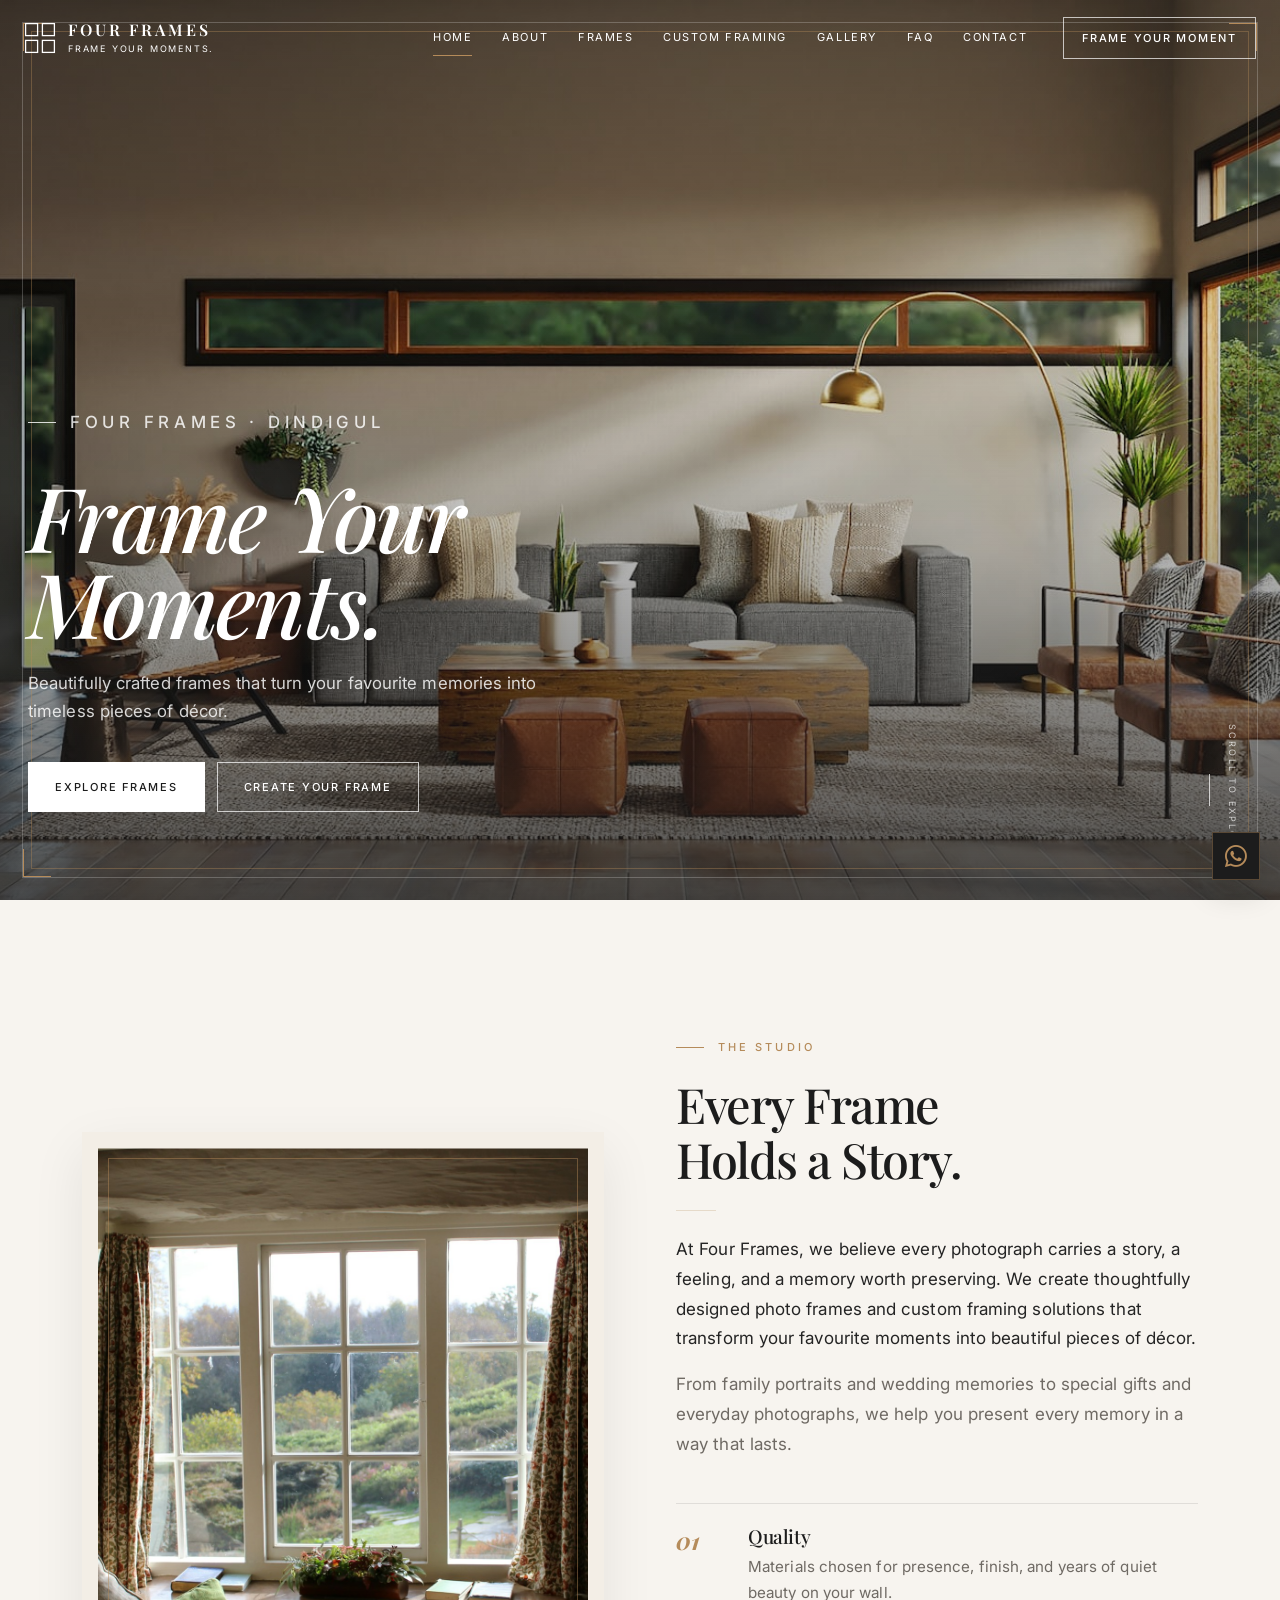
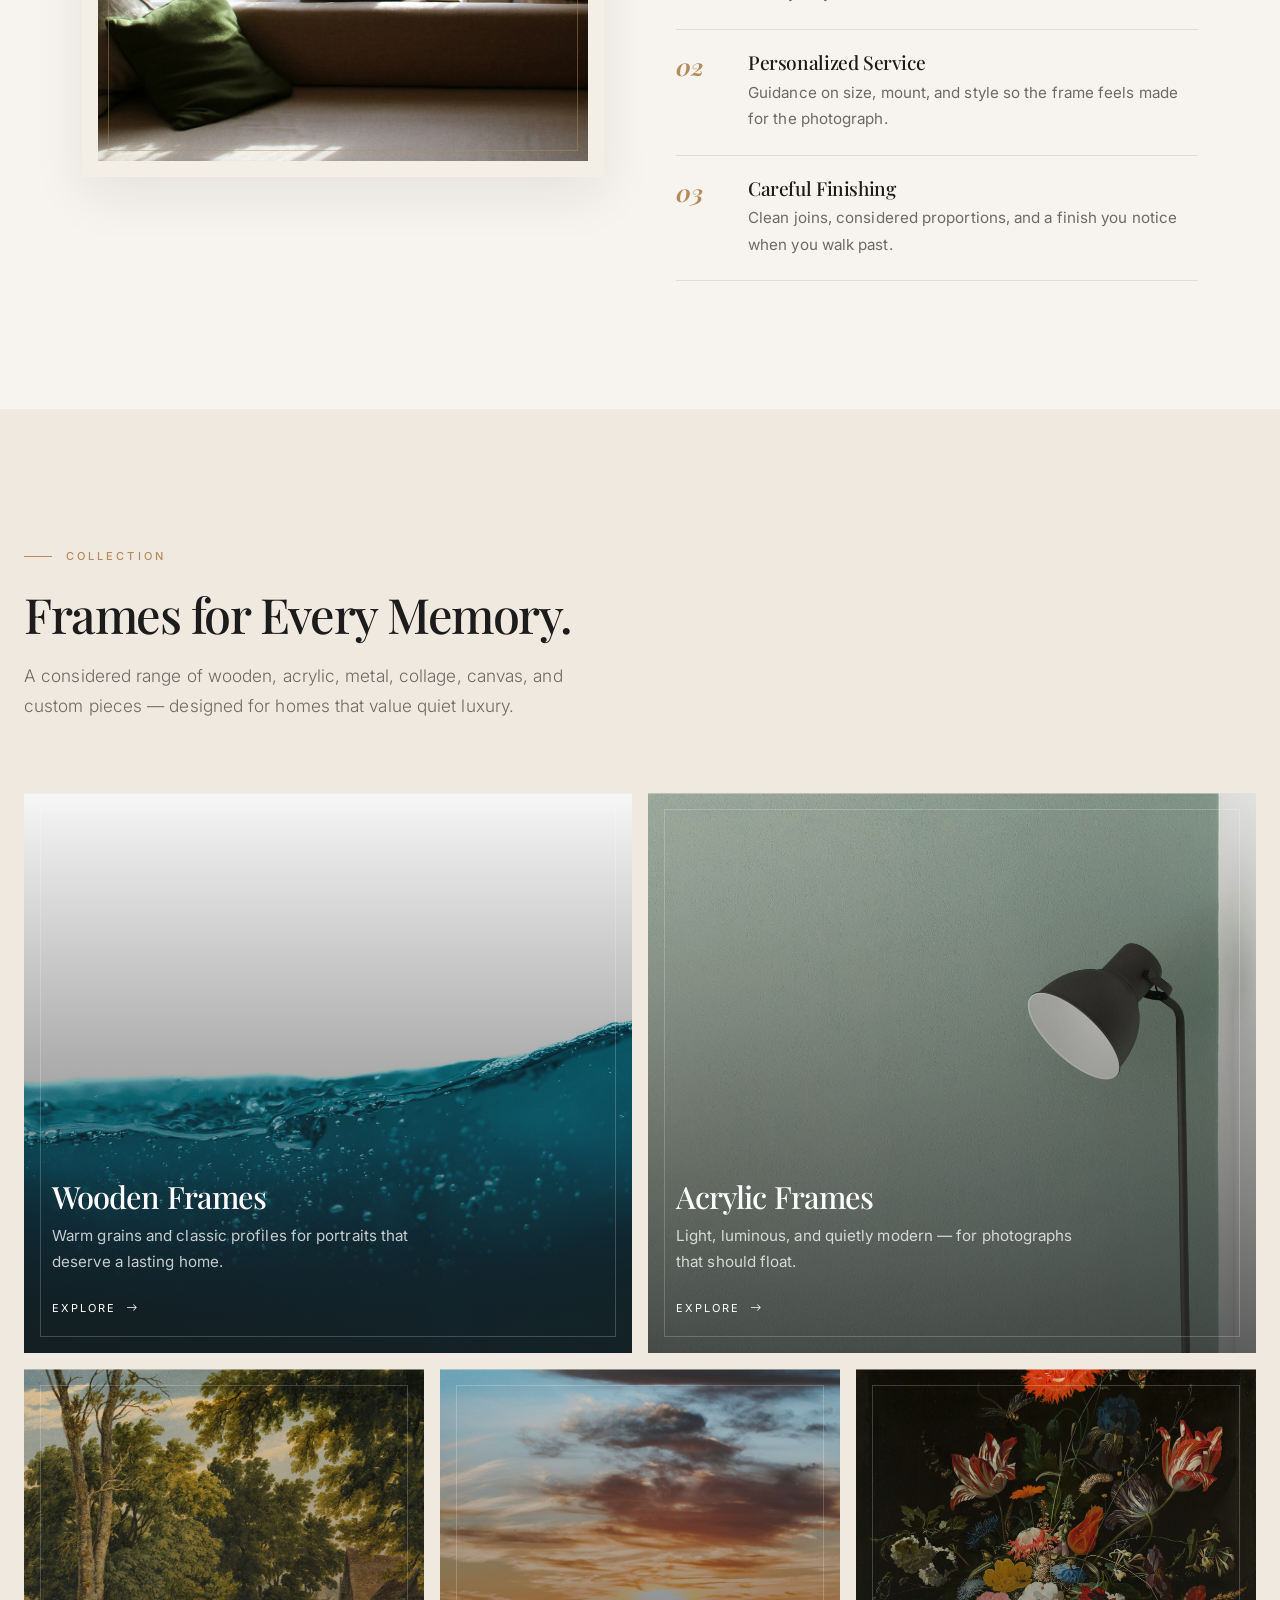
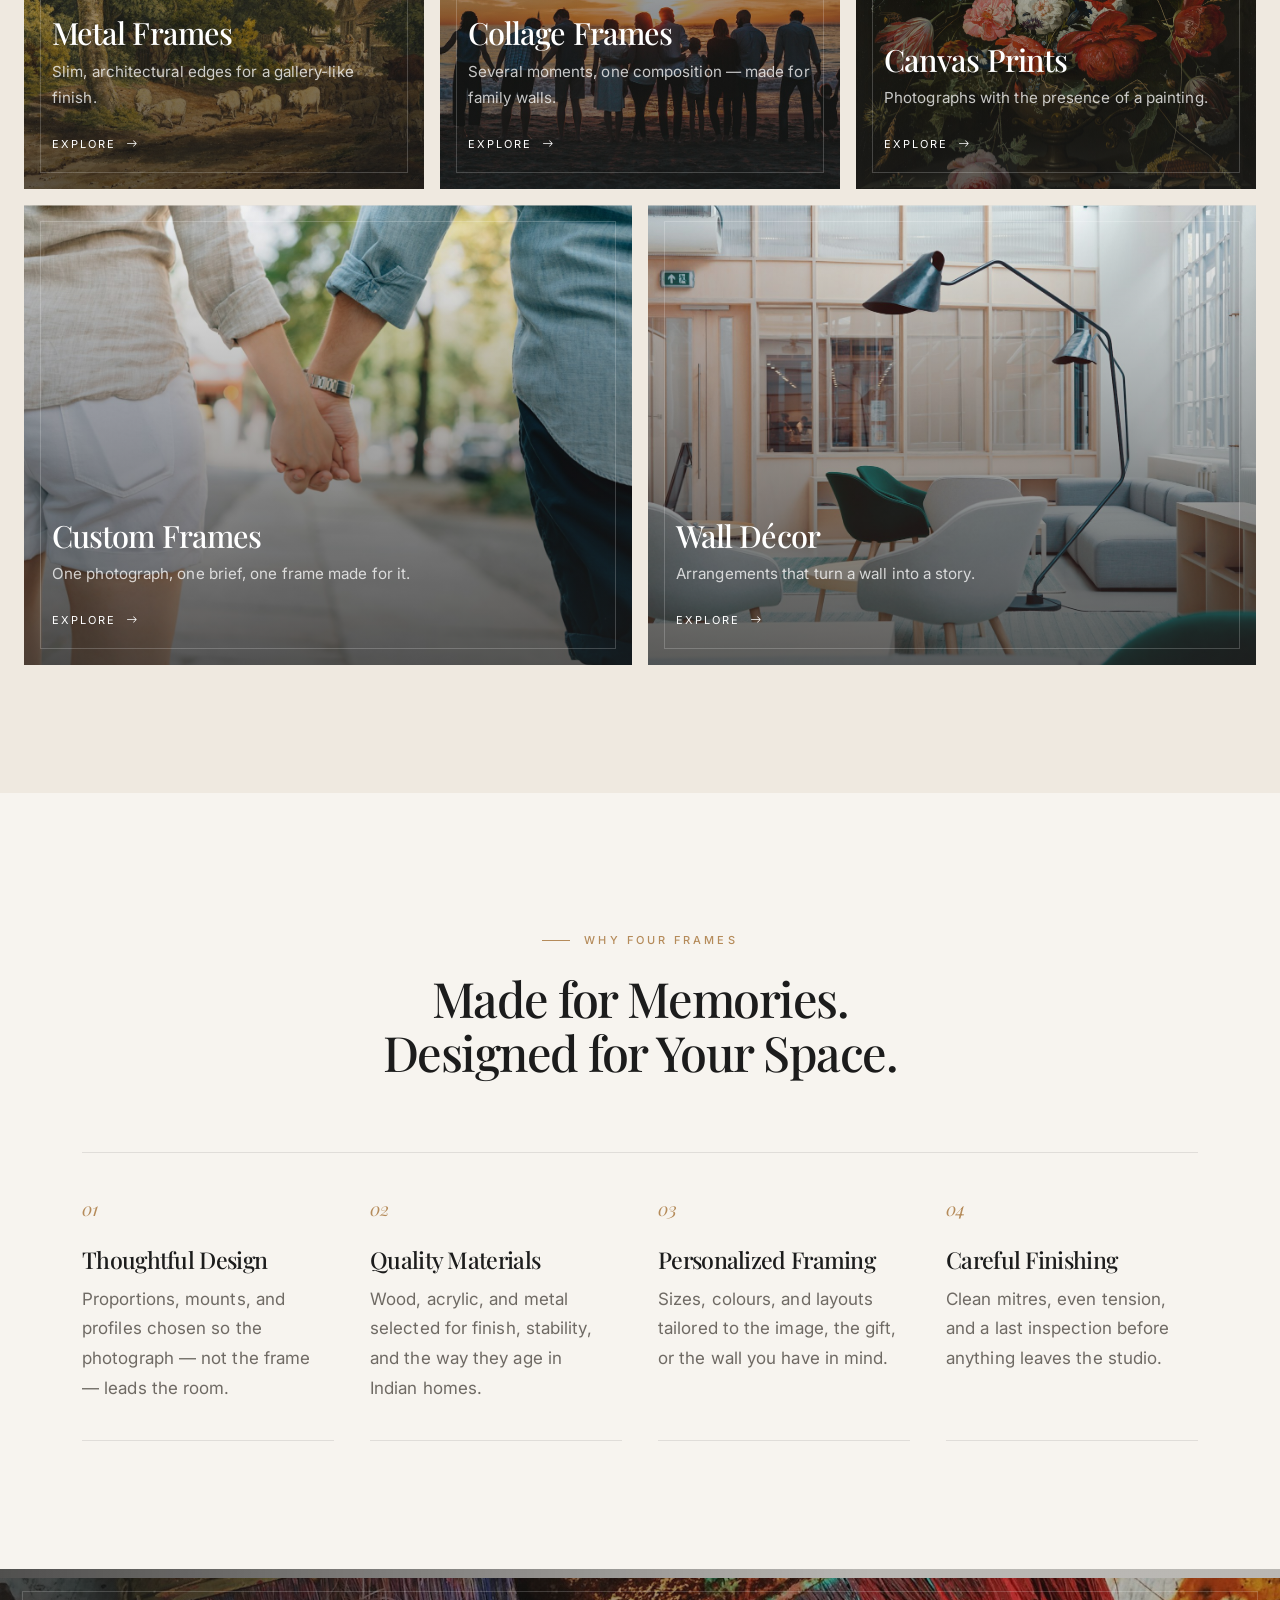
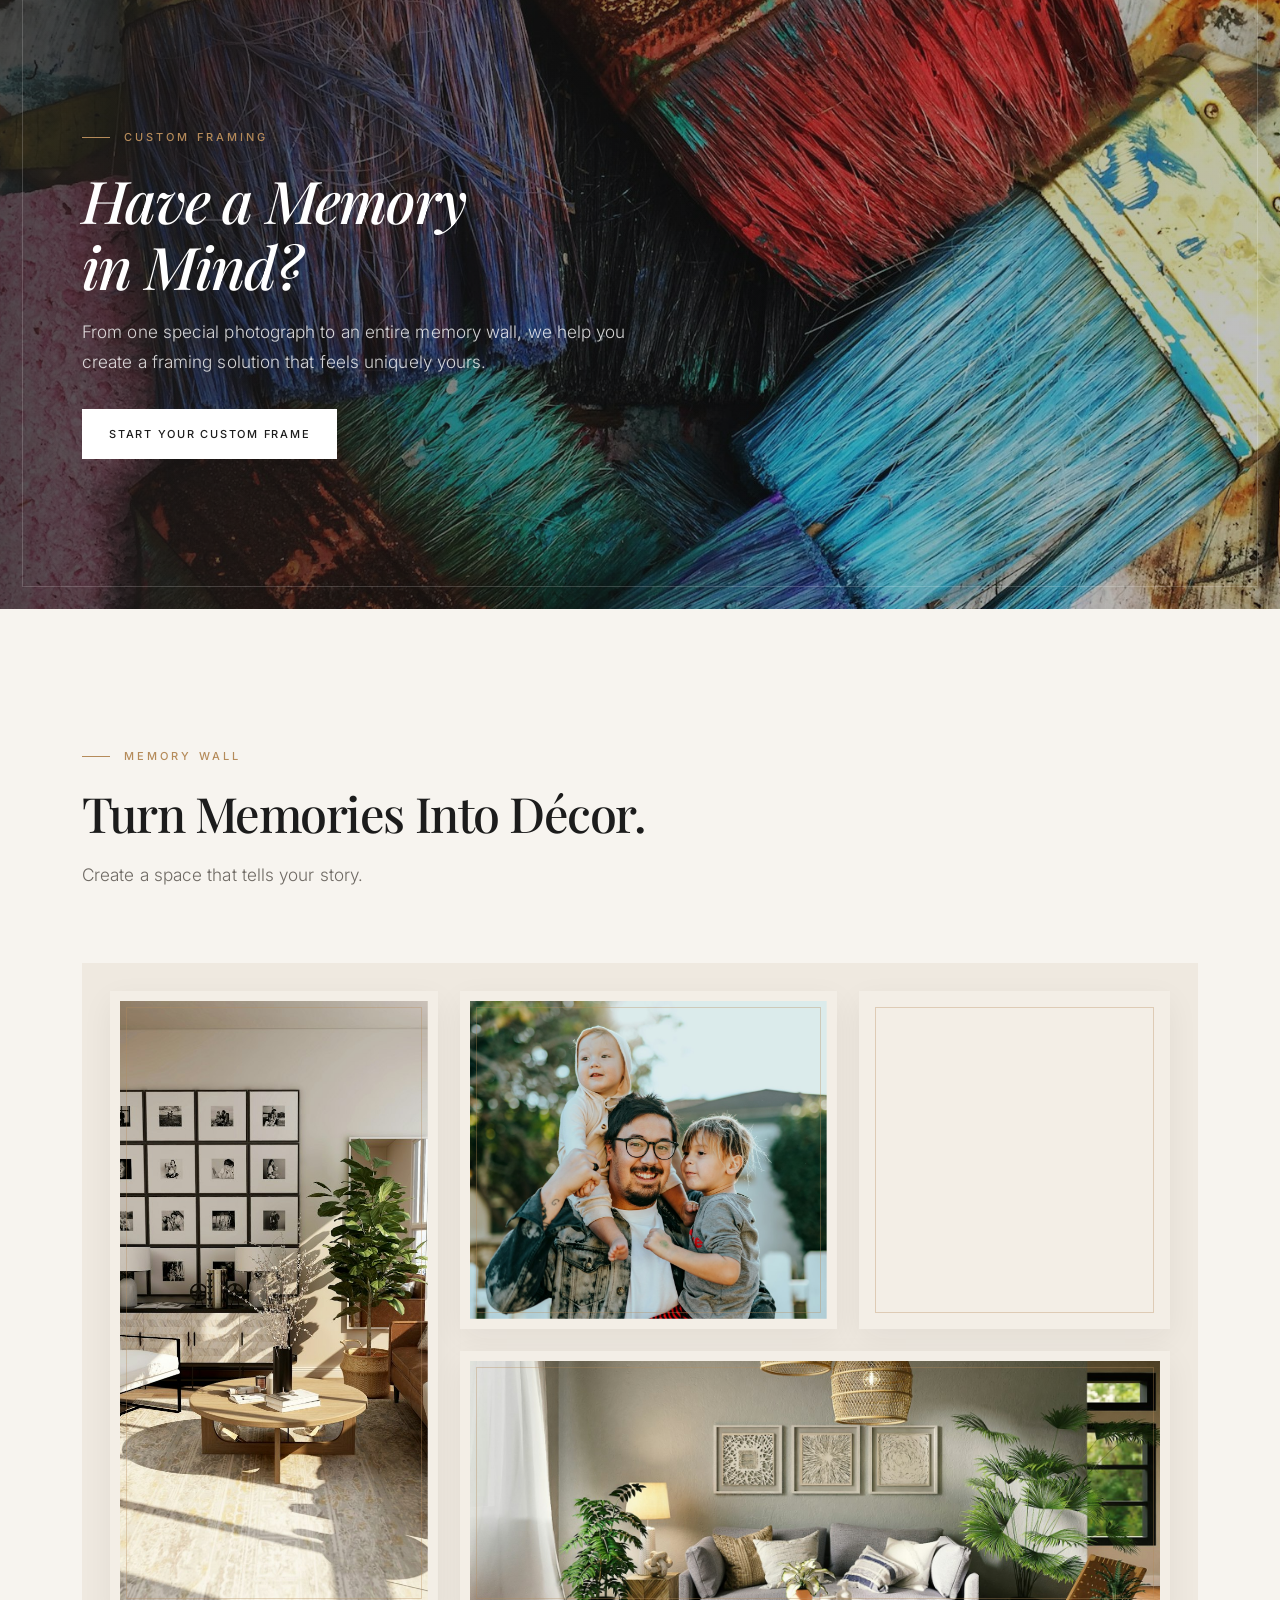
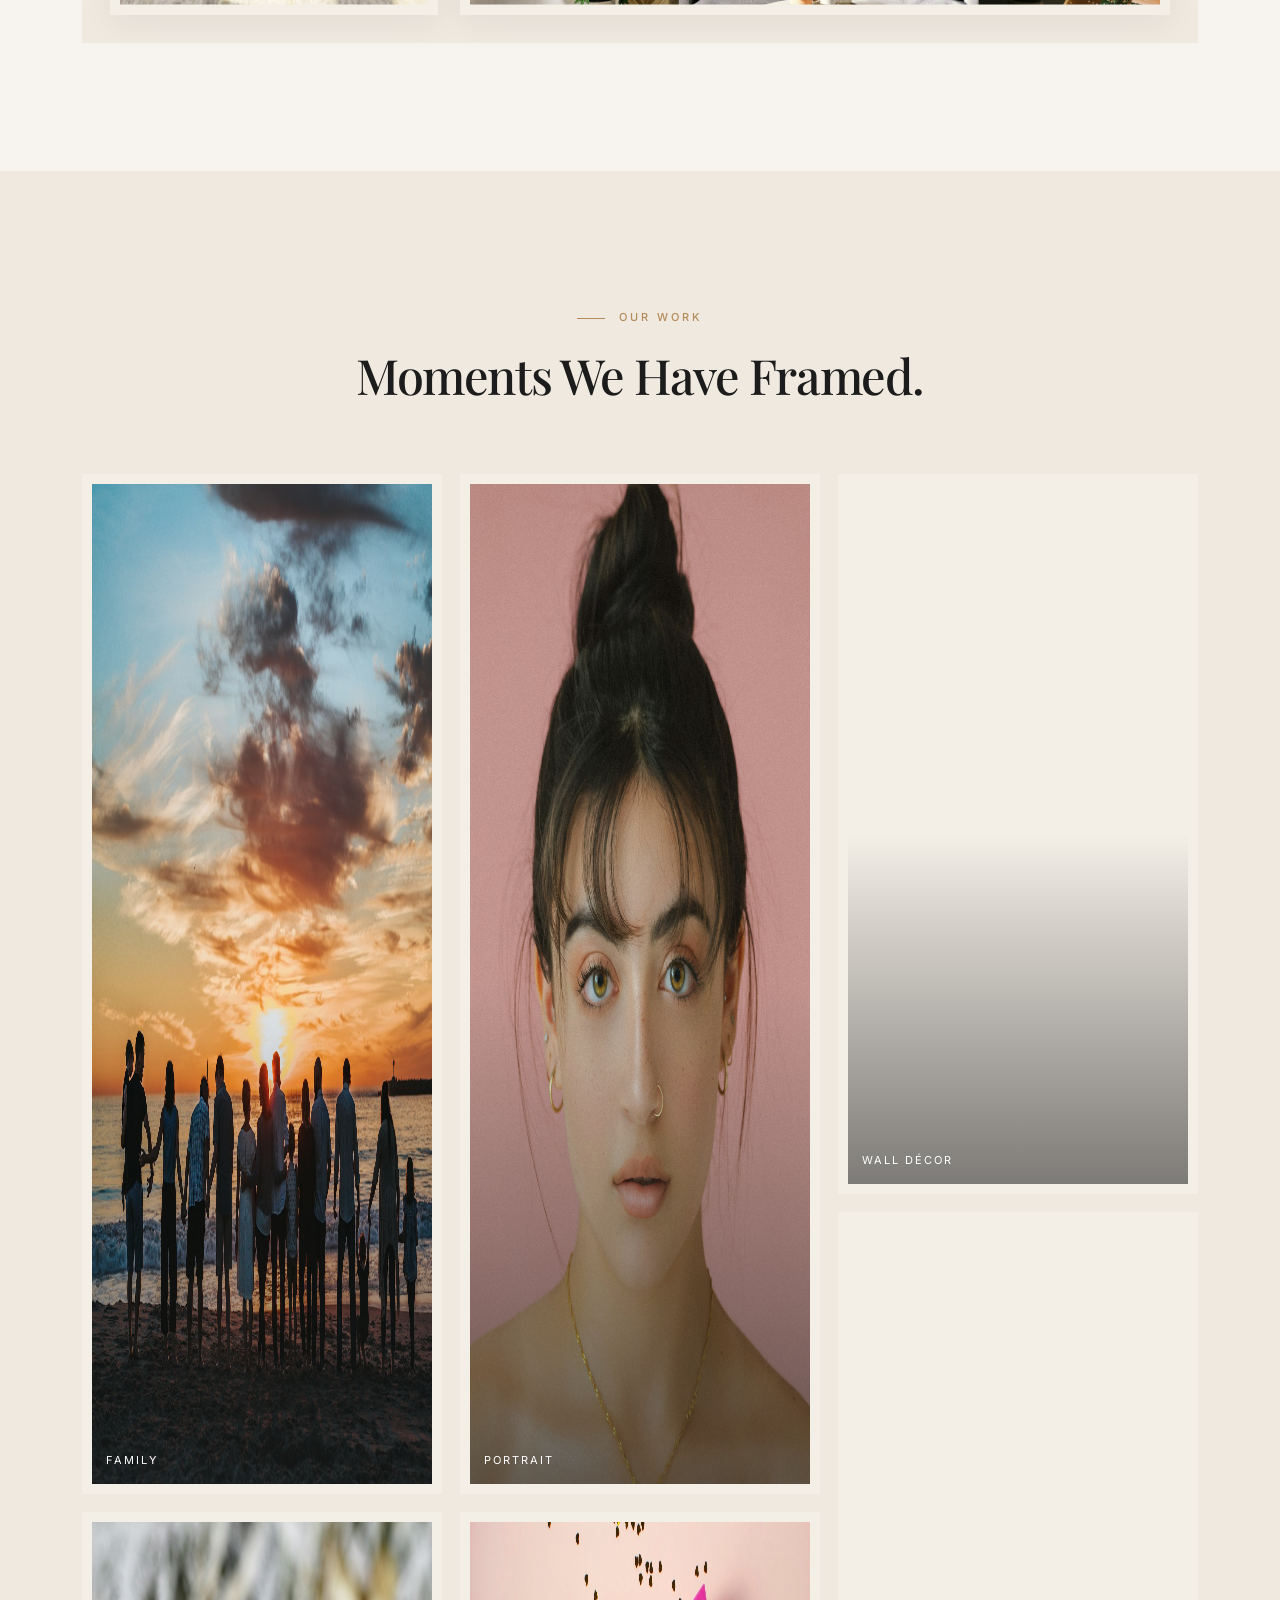
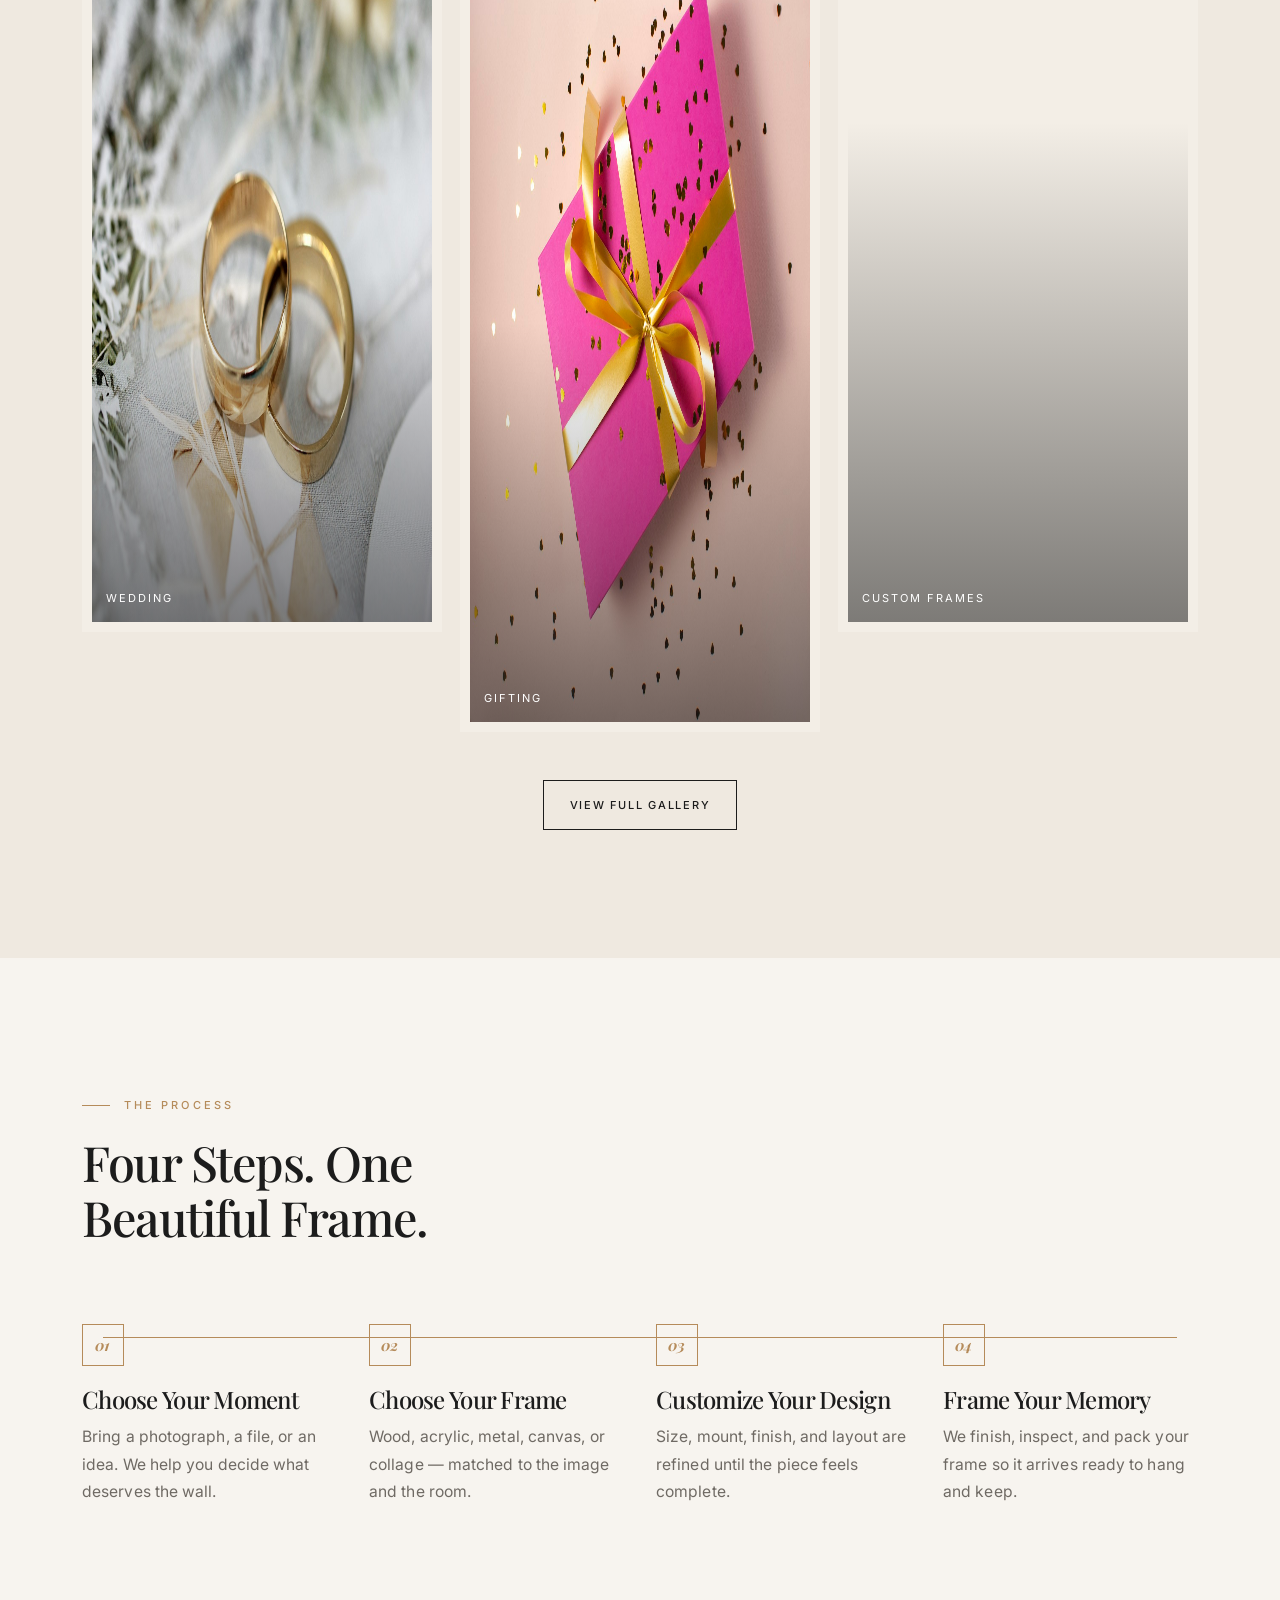
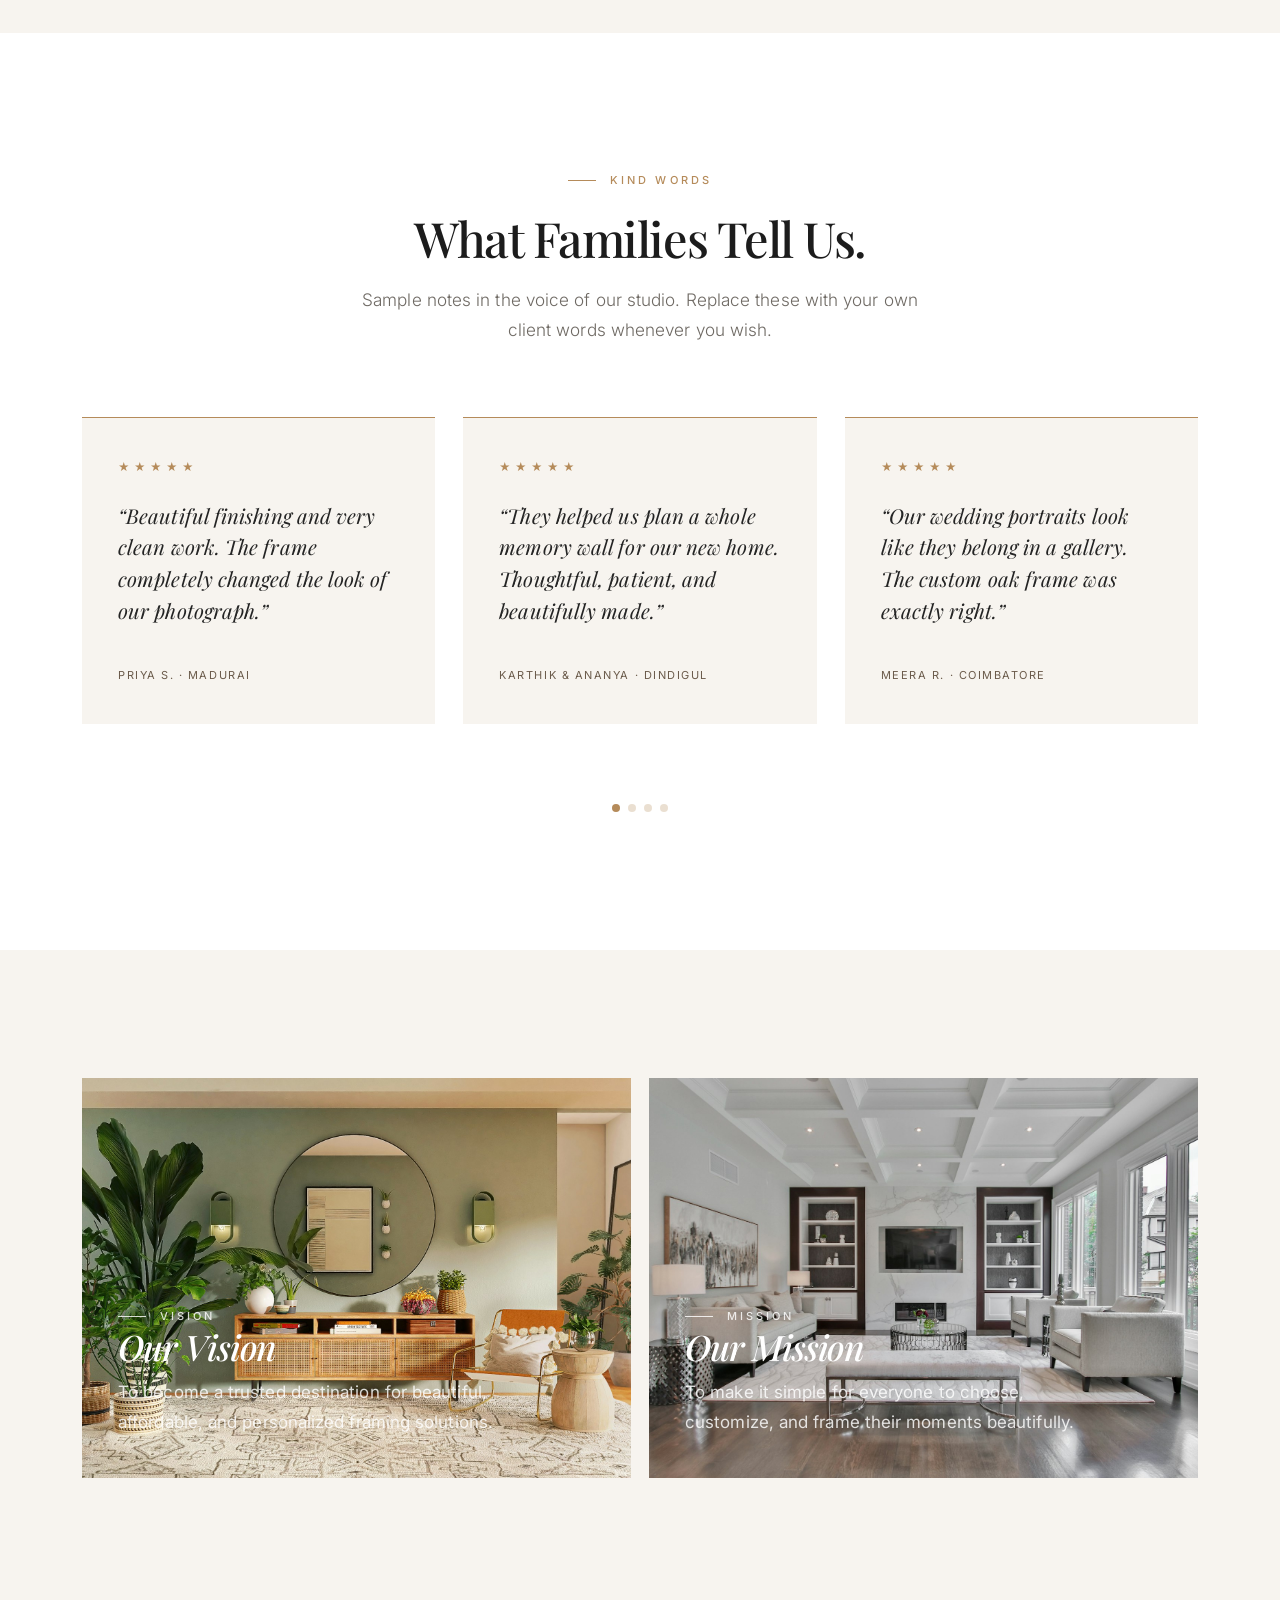
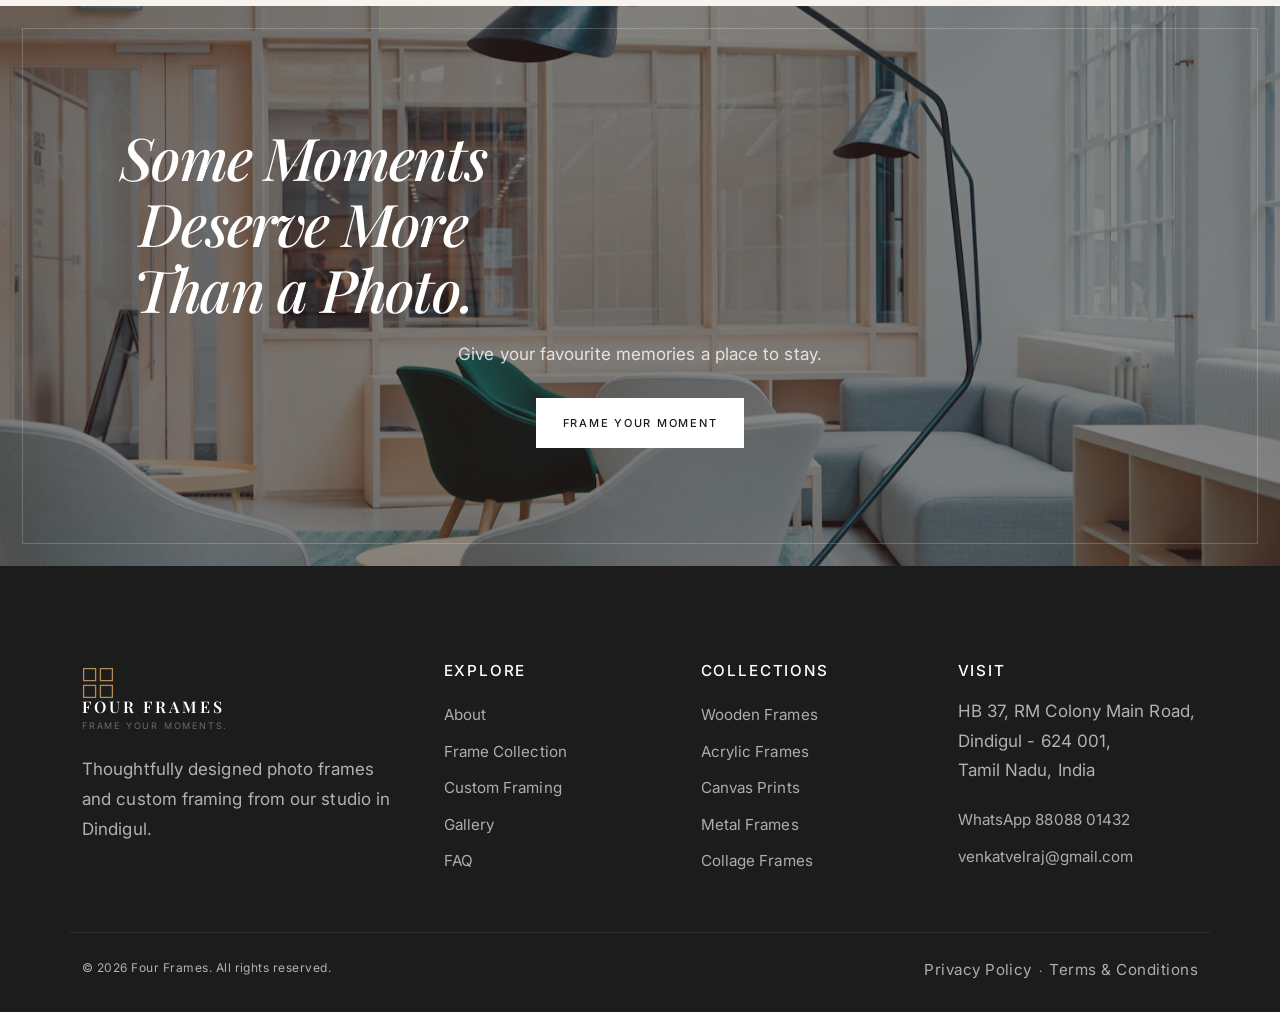
==== commit 85c3ee94: "updated" ====
--- a/index.html
+++ b/index.html
@@ -11,14 +11,19 @@
   <meta property="og:title" content="Four Frames | Frame Your Moments.">
   <meta property="og:description" content="Beautifully crafted frames that turn your favourite memories into timeless pieces of décor.">
   <meta property="og:type" content="website">
-  <meta property="og:image" content="assets/images/1618221195710-dd6b41faaea6.jpg">
+  <meta property="og:site_name" content="Four Frames">
+  <meta property="og:image" content="https://fourframes.in/assets/images/1618221195710-dd6b41faaea6.jpg">
+  <meta property="og:url" content="https://fourframes.in/">
+  <meta name="twitter:card" content="summary_large_image">
+  <meta name="twitter:title" content="Four Frames | Frame Your Moments.">
+  <meta name="twitter:description" content="Beautifully crafted frames that turn your favourite memories into timeless pieces of décor.">
+  <meta name="twitter:image" content="https://fourframes.in/assets/images/1618221195710-dd6b41faaea6.jpg">
   <link rel="icon" type="image/svg+xml" href="assets/favicon.svg">
   <link rel="preconnect" href="https://fonts.googleapis.com">
   <link rel="preconnect" href="https://fonts.gstatic.com" crossorigin>
   <link href="https://fonts.googleapis.com/css2?family=Inter:wght@400;500;600&family=Playfair+Display:ital,wght@0,400;0,500;0,600;0,700;1,400;1,500;1,600&display=swap" rel="stylesheet">
   <link href="https://cdn.jsdelivr.net/npm/bootstrap@5.3.3/dist/css/bootstrap.min.css" rel="stylesheet">
   <link href="https://cdn.jsdelivr.net/npm/bootstrap-icons@1.11.3/font/bootstrap-icons.min.css" rel="stylesheet">
-  <link href="https://unpkg.com/aos@2.3.4/dist/aos.css" rel="stylesheet">
   <link href="https://cdn.jsdelivr.net/npm/swiper@11/swiper-bundle.min.css" rel="stylesheet">
   <link rel="stylesheet" href="css/style.css">
   <script type="application/ld+json">
@@ -43,6 +48,7 @@
   </script>
 </head>
 <body>
+  <a class="skip-link" href="#main">Skip to content</a>
   <header class="site-header on-hero" id="siteHeader">
     <div class="header-inner">
       <a class="brand" href="index.html" aria-label="Four Frames home">
@@ -67,7 +73,7 @@
         <a href="contact.html">Contact</a>
       </nav>
       <a class="btn btn-header" href="custom-framing.html">Frame Your Moment</a>
-      <button class="nav-toggle" id="navToggle" aria-label="Open menu" aria-expanded="false">
+      <button class="nav-toggle" id="navToggle" type="button" aria-label="Open menu" aria-expanded="false">
         <span></span><span></span><span></span>
       </button>
     </div>
@@ -81,12 +87,13 @@
     <a href="gallery.html">Gallery</a>
     <a href="faq.html">FAQ</a>
     <a href="contact.html">Contact</a>
+    <a class="btn btn-light" href="custom-framing.html">Frame Your Moment</a>
   </nav>
 
-  <main>
+  <main id="main" tabindex="-1">
     <section class="hero">
       <div class="hero-media">
-        <img src="assets/images/1618221195710-dd6b41faaea6.jpg" alt="A beautifully framed family photograph displayed on a modern interior wall" width="2000" height="1200">
+        <img src="assets/images/1618221195710-dd6b41faaea6.jpg" fetchpriority="high" alt="A beautifully framed family photograph displayed on a modern interior wall" width="2000" height="1200">
       </div>
       <div class="hero-overlay"></div>
       <div class="hero-frame"></div>
@@ -273,28 +280,28 @@
           <h2>Moments We Have Framed.</h2>
         </div>
         <div class="gallery-preview">
-          <a href="gallery.html">
-            <img src="assets/images/1511895426328-dc8714191300.jpg" alt="Family" width="800" height="1000">
+          <a href="gallery.html#family">
+            <img src="assets/images/1511895426328-dc8714191300.jpg" alt="Family photograph" width="800" height="1000">
             <span class="gallery-caption">Family</span>
           </a>
-          <a href="gallery.html">
-            <img src="assets/images/1606800052052-a08af7148866.jpg" alt="Wedding" width="800" height="700">
+          <a href="gallery.html#wedding">
+            <img src="assets/images/1606800052052-a08af7148866.jpg" alt="Wedding photograph" width="800" height="700">
             <span class="gallery-caption">Wedding</span>
           </a>
-          <a href="gallery.html">
-            <img src="assets/images/1531746020798-e6953c6e8e04.jpg" alt="Portrait" width="800" height="1000">
+          <a href="gallery.html#portrait">
+            <img src="assets/images/1531746020798-e6953c6e8e04.jpg" alt="Portrait photograph" width="800" height="1000">
             <span class="gallery-caption">Portrait</span>
           </a>
-          <a href="gallery.html">
-            <img src="assets/images/1549465220-1a8b9238cd48.jpg" alt="Gifting" width="800" height="800">
+          <a href="gallery.html#gifting">
+            <img src="assets/images/1549465220-1a8b9238cd48.jpg" alt="Photograph prepared as a gift" width="800" height="800">
             <span class="gallery-caption">Gifting</span>
           </a>
-          <a href="gallery.html">
+          <a href="gallery.html#decor">
             <img src="assets/images/1616047006789-b7af5afb8c20.jpg" alt="Wall décor" width="800" height="700">
             <span class="gallery-caption">Wall Décor</span>
           </a>
-          <a href="gallery.html">
-            <img src="assets/images/1452860606245-08befc0ff44b.jpg" alt="Custom frames" width="800" height="1000">
+          <a href="gallery.html#custom">
+            <img src="assets/images/1452860606245-08befc0ff44b.jpg" alt="Custom framed photograph" width="800" height="1000">
             <span class="gallery-caption">Custom Frames</span>
           </a>
         </div>
@@ -445,7 +452,7 @@
       <div>
         <h4>Visit</h4>
         <p>HB 37, RM Colony Main Road,<br>Dindigul - 624 001,<br>Tamil Nadu, India</p>
-        <a href="https://wa.me/918808801432" target="_blank" rel="noopener">WhatsApp 88088 01432</a>
+        <a href="https://wa.me/918808801432" target="_blank" rel="noopener noreferrer">WhatsApp 88088 01432</a>
         <a href="mailto:venkatvelraj@gmail.com">venkatvelraj@gmail.com</a>
       </div>
     </div>
@@ -460,7 +467,6 @@
   </footer>
 
   <script src="https://cdn.jsdelivr.net/npm/bootstrap@5.3.3/dist/js/bootstrap.bundle.min.js"></script>
-  <script src="https://unpkg.com/aos@2.3.4/dist/aos.js"></script>
   <script src="https://cdn.jsdelivr.net/npm/swiper@11/swiper-bundle.min.js"></script>
   <script src="js/main.js"></script>
 </body>
--- a/css/style.css
+++ b/css/style.css
@@ -26,6 +26,30 @@
 
 html {
   scroll-behavior: smooth;
+  scroll-padding-top: calc(var(--header-h) + 16px);
+}
+
+.skip-link {
+  position: absolute;
+  left: 16px;
+  top: -80px;
+  z-index: 2000;
+  padding: 12px 18px;
+  background: var(--ink);
+  color: var(--white);
+  font-size: 12px;
+  font-weight: 500;
+  letter-spacing: 0.14em;
+  text-transform: uppercase;
+}
+
+.skip-link:focus {
+  top: 16px;
+  color: var(--white);
+}
+
+main:focus {
+  outline: none;
 }
 
 body {
@@ -158,6 +182,7 @@
   background: var(--accent);
   border: 0;
   margin: 24px 0;
+  transform-origin: left;
 }
 
 .btn {
@@ -379,8 +404,10 @@
   color: var(--white);
   display: flex;
   flex-direction: column;
-  justify-content: center;
+  justify-content: flex-start;
   padding: 110px 32px 48px;
+  overflow-y: auto;
+  overscroll-behavior: contain;
   opacity: 0;
   visibility: hidden;
   pointer-events: none;
@@ -405,6 +432,38 @@
 .mobile-nav a:hover,
 .mobile-nav a.active {
   color: var(--accent);
+}
+
+.mobile-nav .btn {
+  display: inline-flex;
+  width: fit-content;
+  margin-top: 28px;
+  padding: 0 26px;
+  font-family: var(--font-body);
+  font-size: 11px;
+  letter-spacing: 0.16em;
+  text-transform: uppercase;
+  border-bottom: 0;
+  color: var(--ink);
+}
+
+.mobile-nav .btn:hover {
+  color: var(--white);
+}
+
+@media (max-height: 740px) {
+  .mobile-nav {
+    padding: 88px 28px 28px;
+  }
+
+  .mobile-nav a {
+    font-size: clamp(1.35rem, 5.4vh, 2.1rem);
+    padding: 10px 0;
+  }
+
+  .mobile-nav .btn {
+    margin-top: 18px;
+  }
 }
 
 .hero {
@@ -427,8 +486,11 @@
   height: 100%;
   object-fit: cover;
   object-position: center 40%;
-  transform: scale(1.06);
-  animation: heroZoom 22s ease-out forwards;
+  transform: scale(1.05);
+}
+
+.has-motion .hero-media img {
+  animation: heroZoom 28s linear forwards;
 }
 
 @keyframes heroZoom {
@@ -550,17 +612,27 @@
 }
 
 .scroll-indicator i {
-  writing-mode: horizontal-tb;
-  animation: bounce 1.8s infinite;
-}
-
-@keyframes bounce {
+  display: none;
+}
+
+.scroll-indicator::after {
+  content: "";
+  width: 1px;
+  height: 32px;
+  background: currentColor;
+  transform-origin: top;
+  animation: linePulse 2.6s var(--ease) infinite;
+}
+
+@keyframes linePulse {
   0%,
   100% {
-    transform: translateY(0);
+    transform: scaleY(1);
+    opacity: 0.35;
   }
   50% {
-    transform: translateY(6px);
+    transform: scaleY(0.45);
+    opacity: 0.9;
   }
 }
 
@@ -712,7 +784,7 @@
   width: 100%;
   height: 100%;
   object-fit: cover;
-  transition: transform 1.1s var(--ease);
+  transition: transform 1.1s var(--ease), clip-path 1.15s var(--ease);
 }
 
 .collection-card::after {
@@ -1516,13 +1588,19 @@
   inset: 0;
   z-index: 1200;
   background: rgba(28, 28, 28, 0.94);
-  display: none;
+  display: grid;
   place-items: center;
   padding: 40px;
+  opacity: 0;
+  visibility: hidden;
+  pointer-events: none;
+  transition: opacity 0.4s var(--ease), visibility 0.4s var(--ease);
 }
 
 .lightbox.is-open {
-  display: grid;
+  opacity: 1;
+  visibility: visible;
+  pointer-events: auto;
 }
 
 .lightbox img {
@@ -1530,6 +1608,12 @@
   max-height: 78vh;
   object-fit: contain;
   box-shadow: 0 0 0 12px var(--mat);
+  transform: scale(0.98);
+  transition: transform 0.45s var(--ease);
+}
+
+.lightbox.is-open img {
+  transform: none;
 }
 
 .lightbox-close {
@@ -1541,6 +1625,11 @@
   color: var(--white);
   font-size: 32px;
   line-height: 1;
+}
+
+.lightbox-close:focus-visible {
+  outline: 1px solid var(--accent);
+  outline-offset: 6px;
 }
 
 .lightbox figcaption {
@@ -1559,6 +1648,12 @@
 
 .footer-bottom a {
   display: inline;
+}
+
+body.nav-open .wa-float {
+  opacity: 0;
+  visibility: hidden;
+  pointer-events: none;
 }
 
 .wa-float {
@@ -1653,11 +1748,7 @@
   }
 
   .footer-grid {
-    grid-template-columns: 1.5fr 1fr 1fr 1.15fr;
-  }
-
-  .btn-header {
-    display: inline-flex;
+    grid-template-columns: 1fr 1fr;
   }
 
   .filter-bar {
@@ -1671,8 +1762,16 @@
     display: flex;
   }
 
+  .btn-header {
+    display: inline-flex;
+  }
+
   .nav-toggle {
     display: none;
+  }
+
+  .footer-grid {
+    grid-template-columns: 1.5fr 1fr 1fr 1.15fr;
   }
 
   .collection-grid {
@@ -1883,3 +1982,149 @@
     padding: 0 12px;
   }
 }
+
+.has-motion .reveal {
+  opacity: 0;
+  transform: translate3d(0, 28px, 0);
+  transition:
+    opacity 0.9s var(--ease),
+    transform 0.9s var(--ease);
+  transition-delay: var(--d, 0ms);
+}
+
+.has-motion .reveal.is-in {
+  opacity: 1;
+  transform: none;
+}
+
+.has-motion .intro-visual img,
+.has-motion .split-media img {
+  clip-path: inset(10% 10% 10% 10%);
+  transform: scale(1.1);
+  transition:
+    clip-path 1.2s var(--ease),
+    transform 1.25s var(--ease);
+}
+
+.has-motion .intro-visual.is-in img,
+.has-motion .split-media.is-in img {
+  clip-path: inset(0);
+  transform: scale(1);
+}
+
+.has-motion .collection-card img,
+.has-motion .product-card .media img,
+.has-motion .memory-wall figure img {
+  clip-path: inset(12% 0);
+}
+
+.has-motion .collection-card.is-in img,
+.has-motion .product-card.is-in .media img,
+.has-motion .memory-wall figure.is-in img {
+  clip-path: inset(0);
+}
+
+.has-motion .collection-card::before {
+  transform: scale(0.97);
+}
+
+.has-motion .collection-card.is-in::before {
+  border-color: rgba(255, 255, 255, 0.2);
+  transform: none;
+}
+
+.has-motion .eyebrow::before,
+.has-motion .gold-rule {
+  transform: scaleX(0);
+  transform-origin: left;
+  transition: transform 0.8s var(--ease);
+}
+
+.has-motion .eyebrow.is-in::before,
+.has-motion .is-in .eyebrow::before,
+.has-motion .gold-rule.is-in,
+.has-motion .is-in .gold-rule {
+  transform: scaleX(1);
+}
+
+.has-motion .hero-frame {
+  opacity: 0;
+}
+
+.has-motion .hero-frame.is-in {
+  opacity: 1;
+}
+
+.has-motion [data-category].is-entering {
+  animation: cardIn 0.55s var(--ease) both;
+}
+
+@keyframes cardIn {
+  from {
+    opacity: 0;
+    transform: translate3d(0, 14px, 0);
+  }
+  to {
+    opacity: 1;
+    transform: none;
+  }
+}
+
+.parallax-layer {
+  will-change: transform;
+}
+
+@media (max-width: 767px) {
+  .has-motion .reveal {
+    transform: translate3d(0, 16px, 0);
+  }
+
+  .has-motion .intro-visual img,
+  .has-motion .split-media img,
+  .has-motion .collection-card img,
+  .has-motion .product-card .media img,
+  .has-motion .memory-wall figure img {
+    clip-path: none;
+    transform: none;
+  }
+
+  .has-motion .hero-media img {
+    animation: none;
+  }
+}
+
+@media (prefers-reduced-motion: reduce) {
+  html {
+    scroll-behavior: auto;
+  }
+
+  *,
+  *::before,
+  *::after {
+    animation-duration: 0.01ms !important;
+    animation-iteration-count: 1 !important;
+    transition-duration: 0.01ms !important;
+  }
+
+  .has-motion .reveal,
+  .has-motion .reveal.is-in {
+    opacity: 1;
+    transform: none;
+  }
+
+  .has-motion .intro-visual img,
+  .has-motion .split-media img,
+  .has-motion .collection-card img,
+  .has-motion .product-card .media img,
+  .has-motion .memory-wall figure img,
+  .lightbox img,
+  .hero-media img {
+    clip-path: none;
+    transform: none;
+    animation: none !important;
+  }
+
+  .scroll-indicator::after {
+    animation: none;
+  }
+}
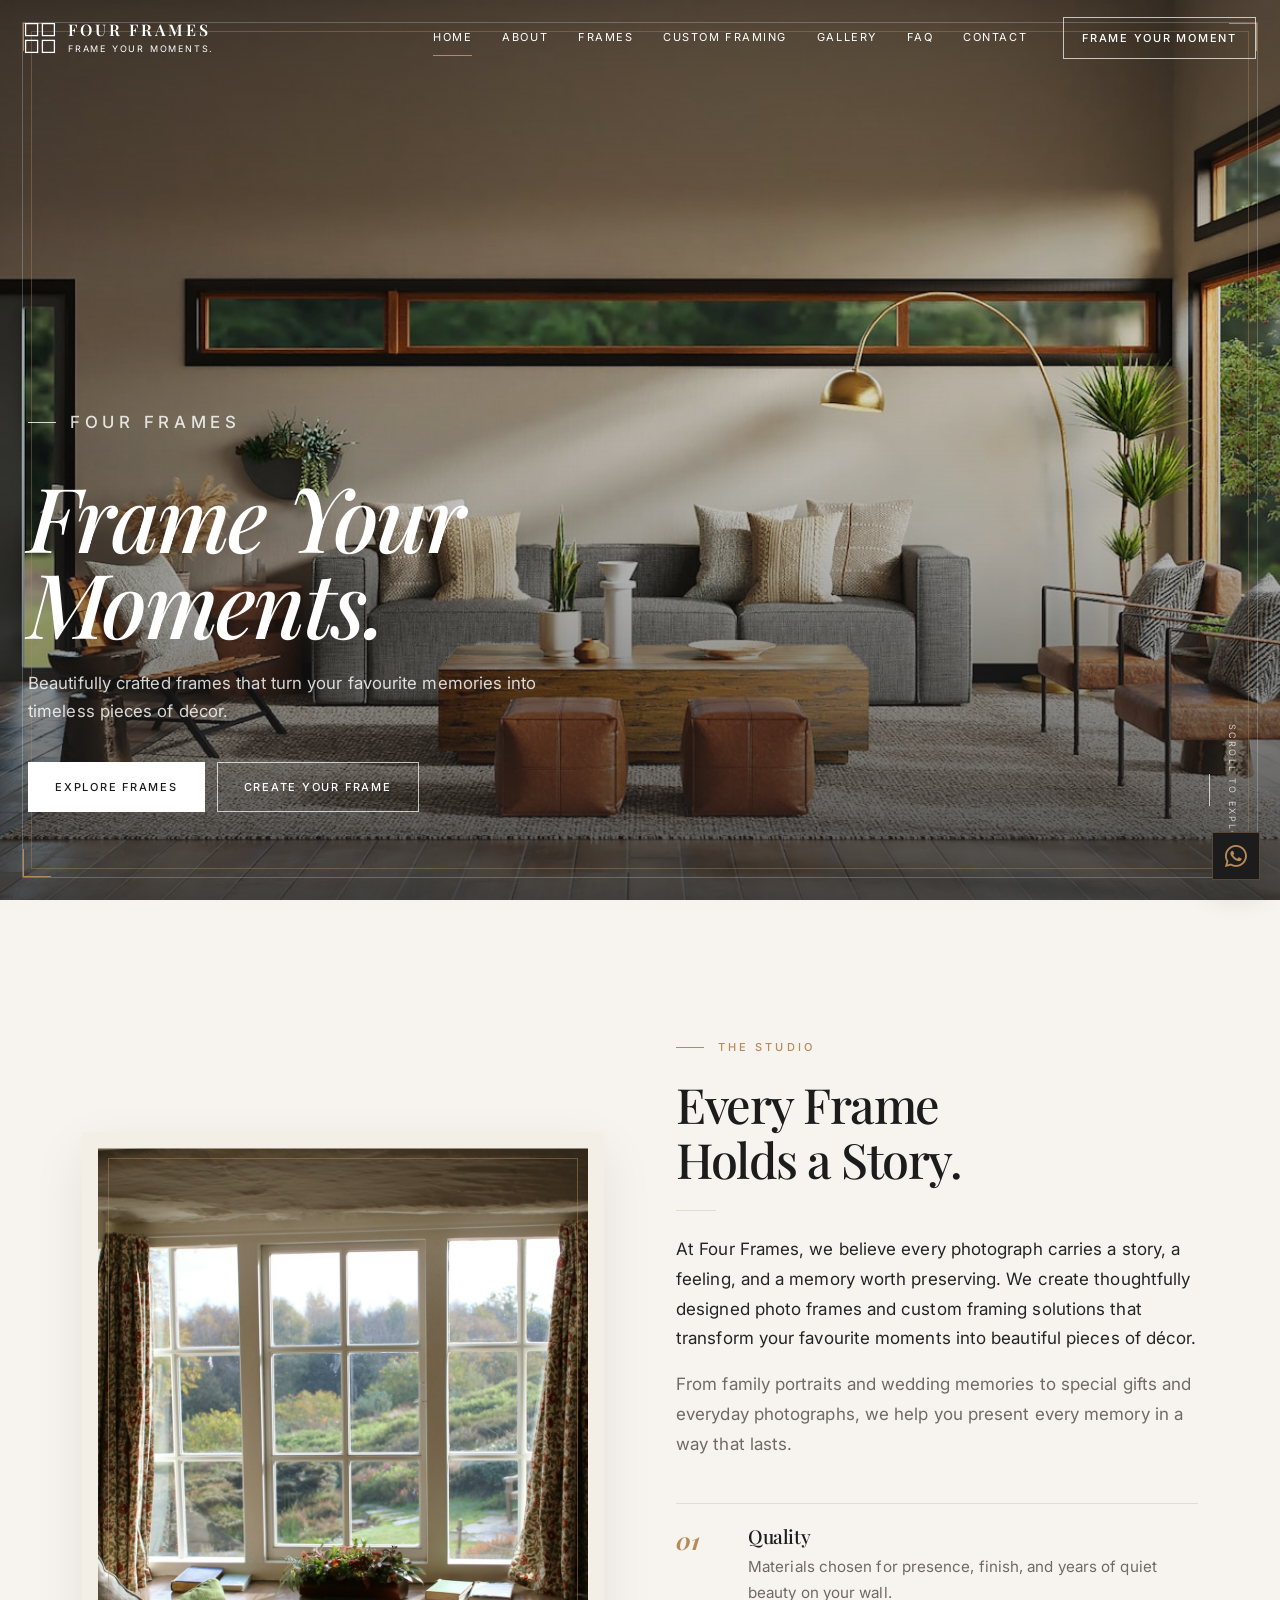
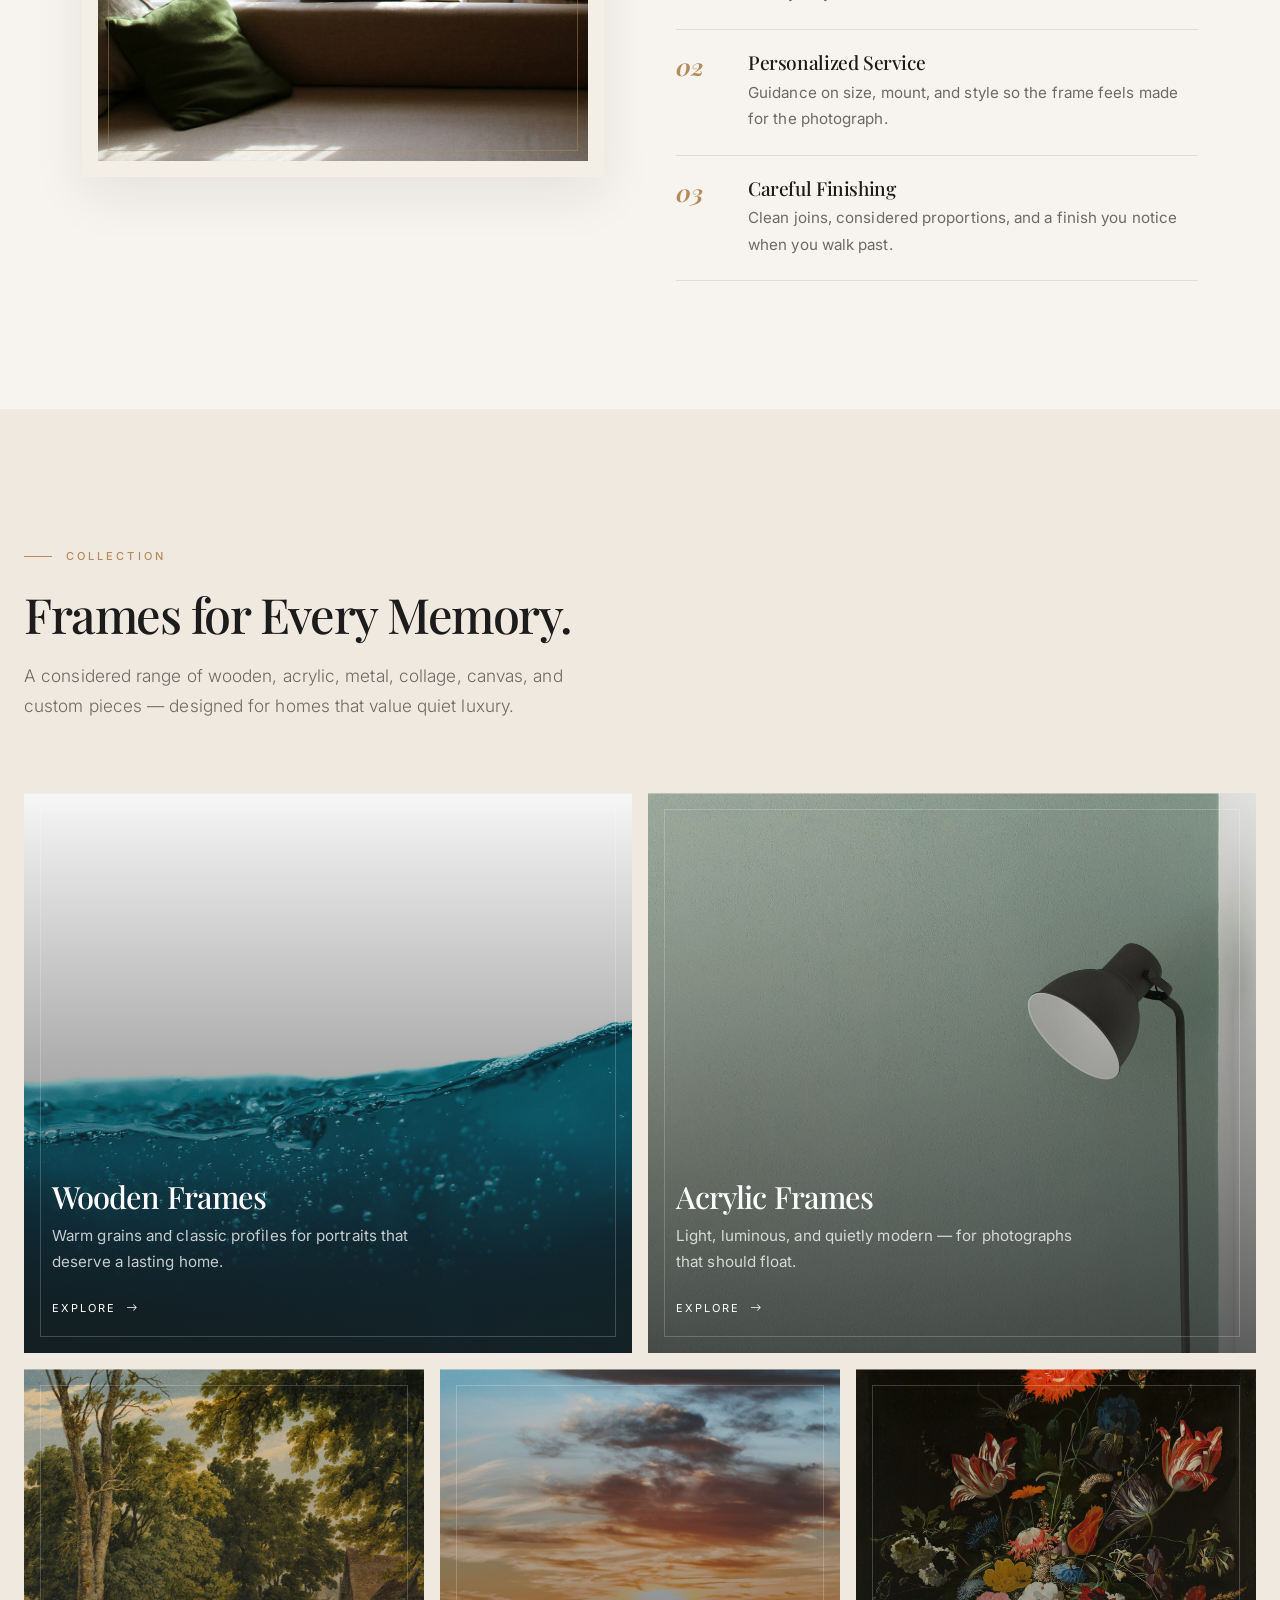
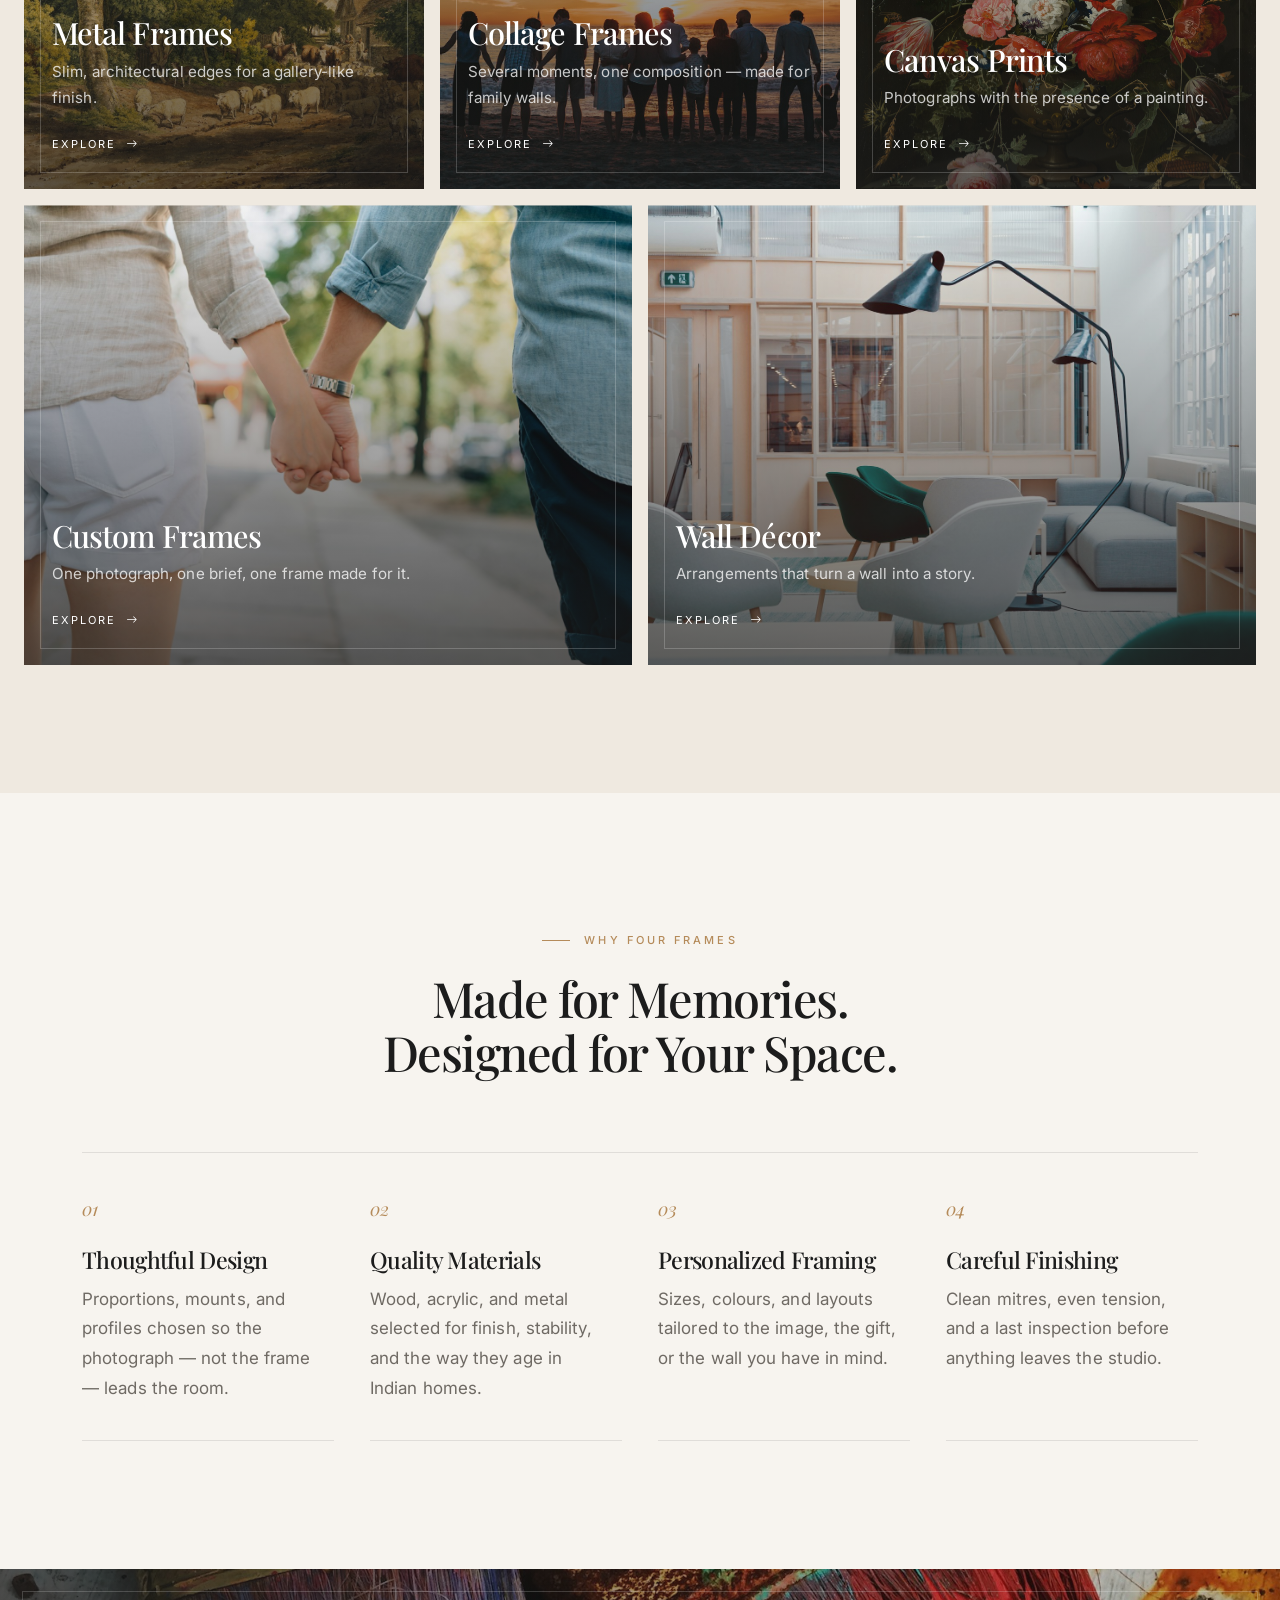
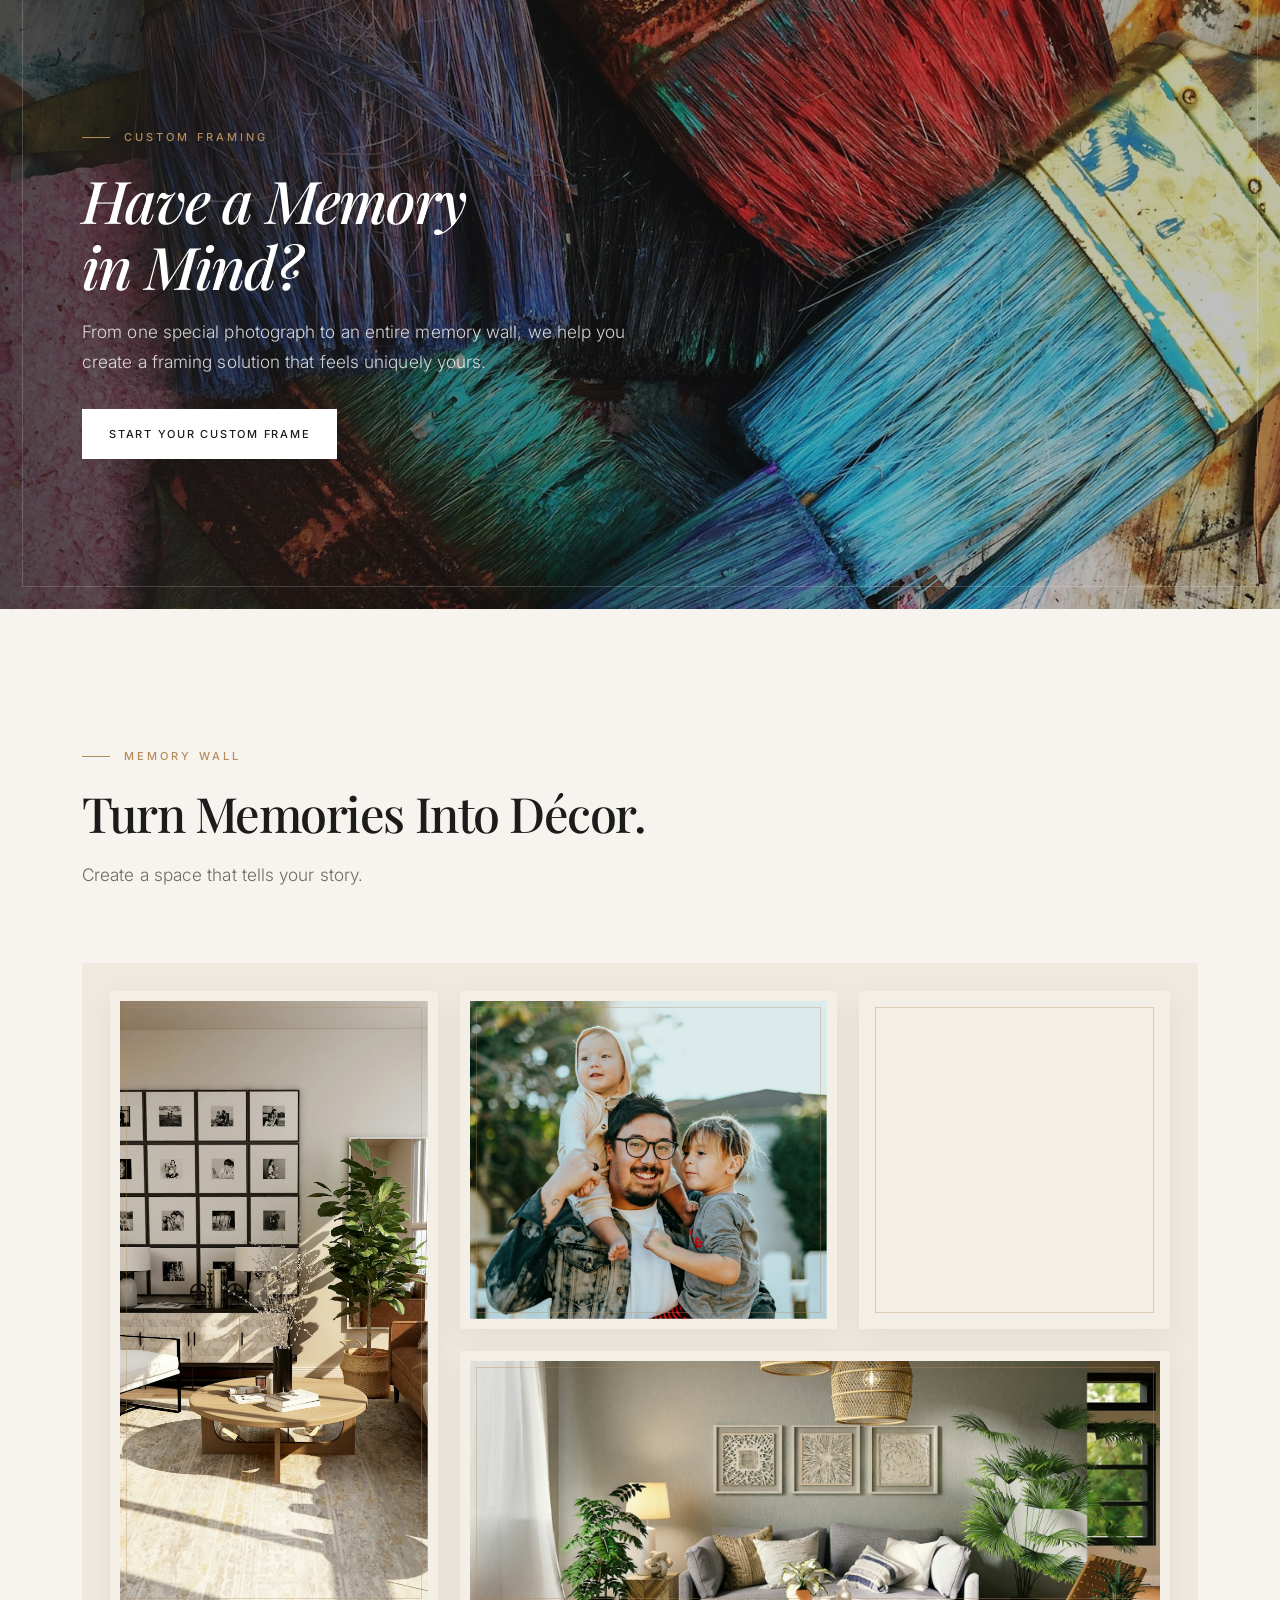
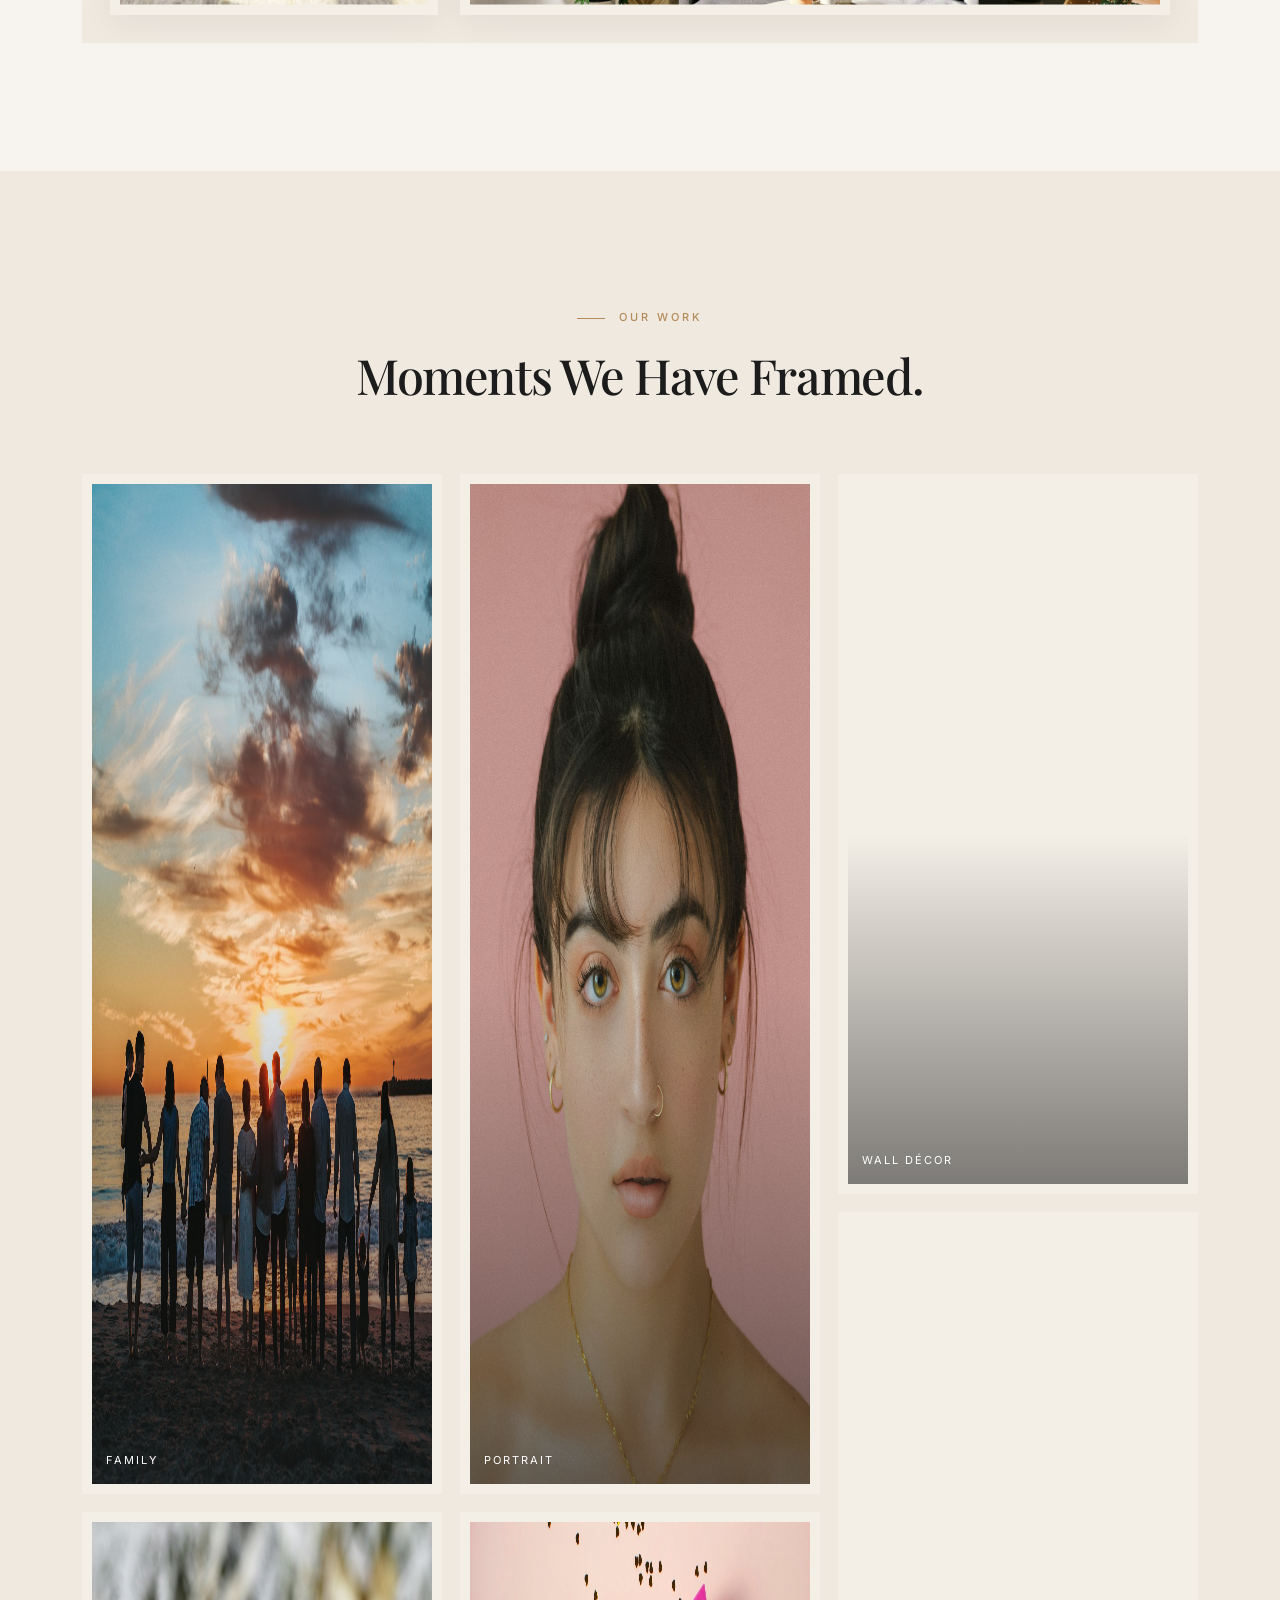
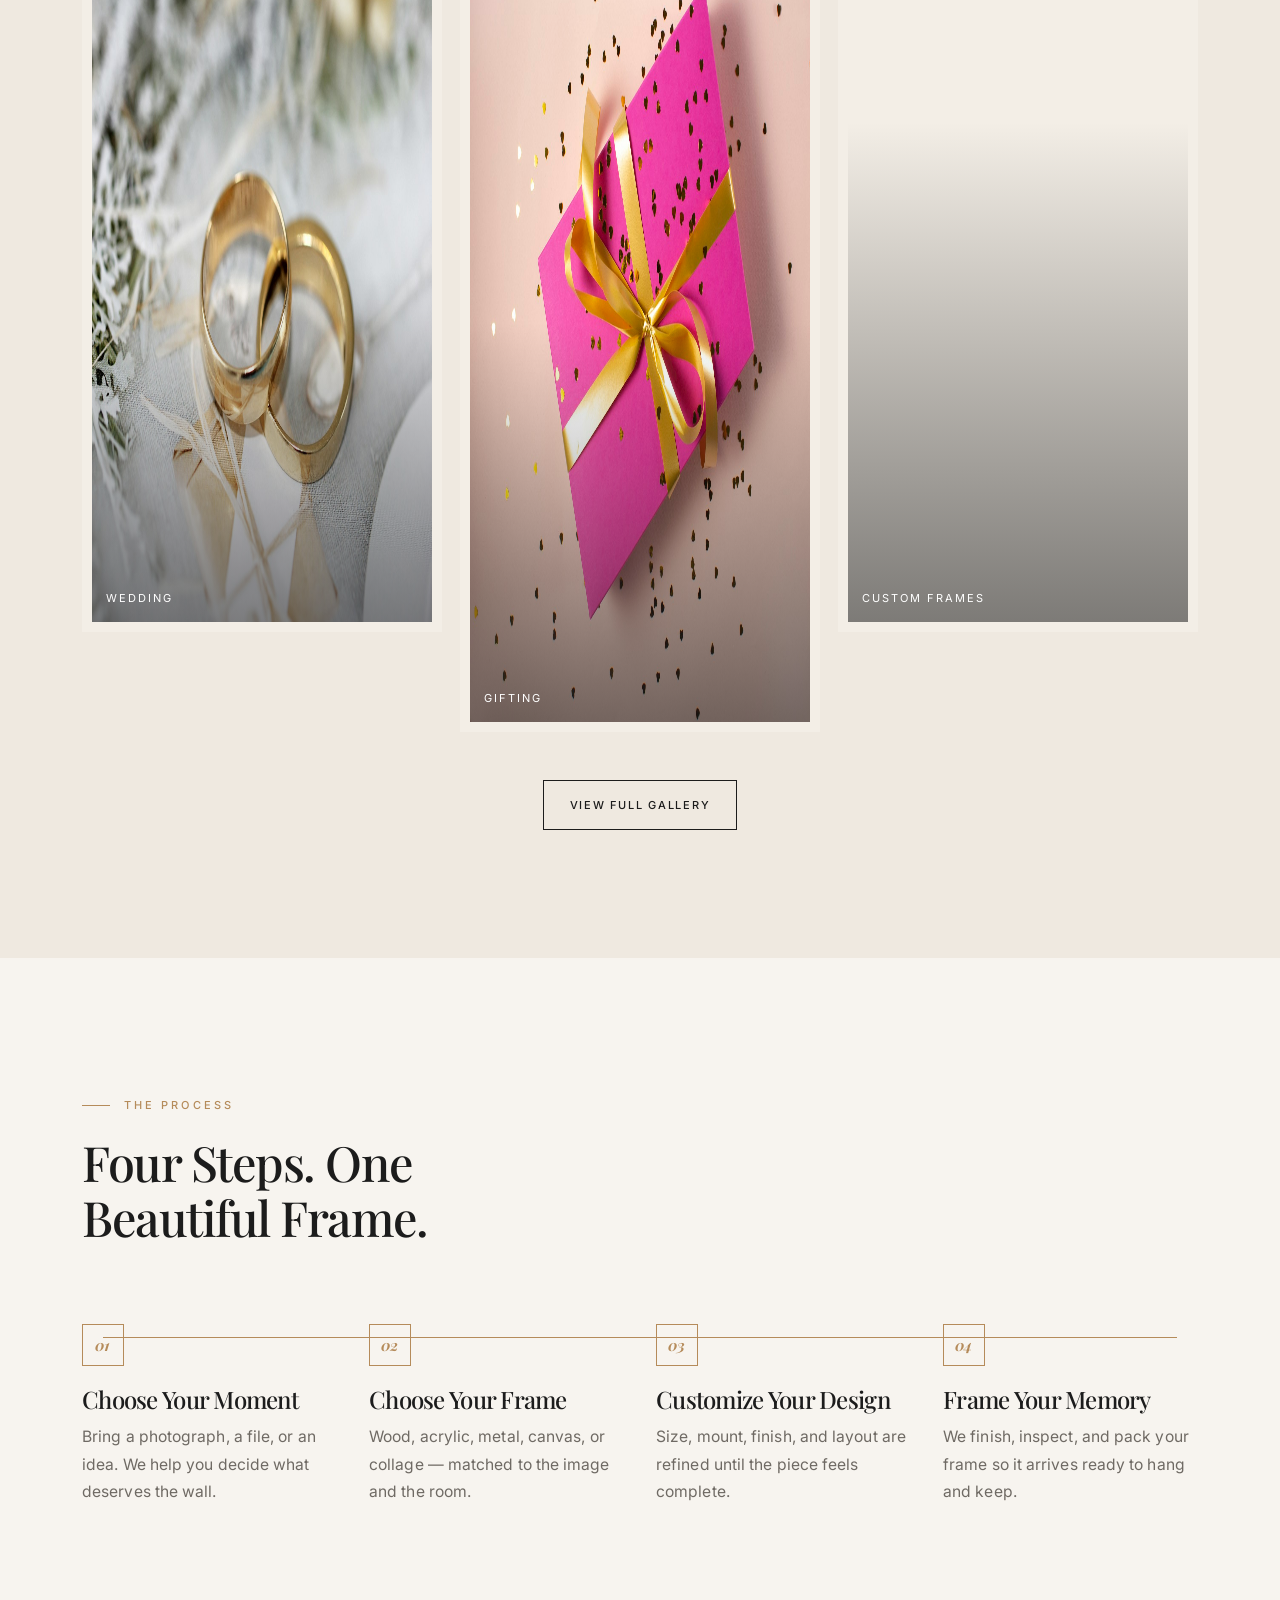
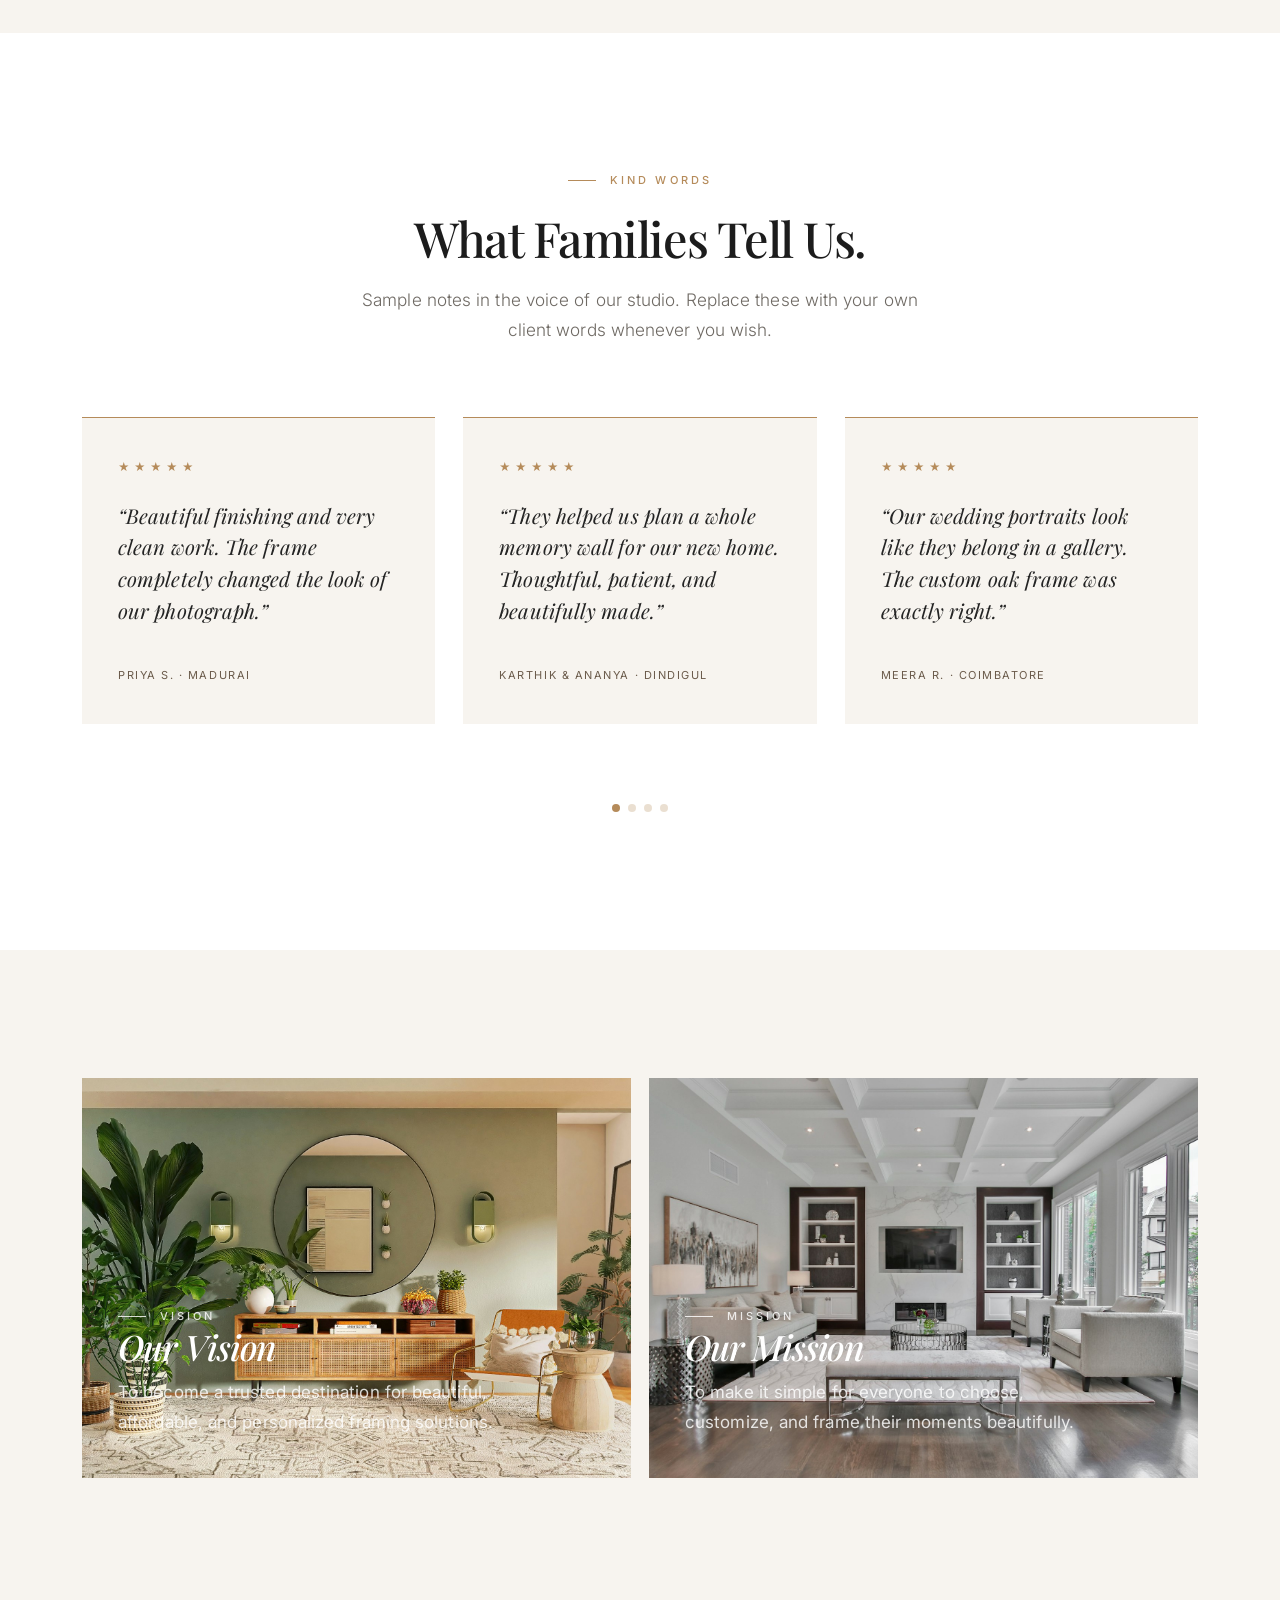
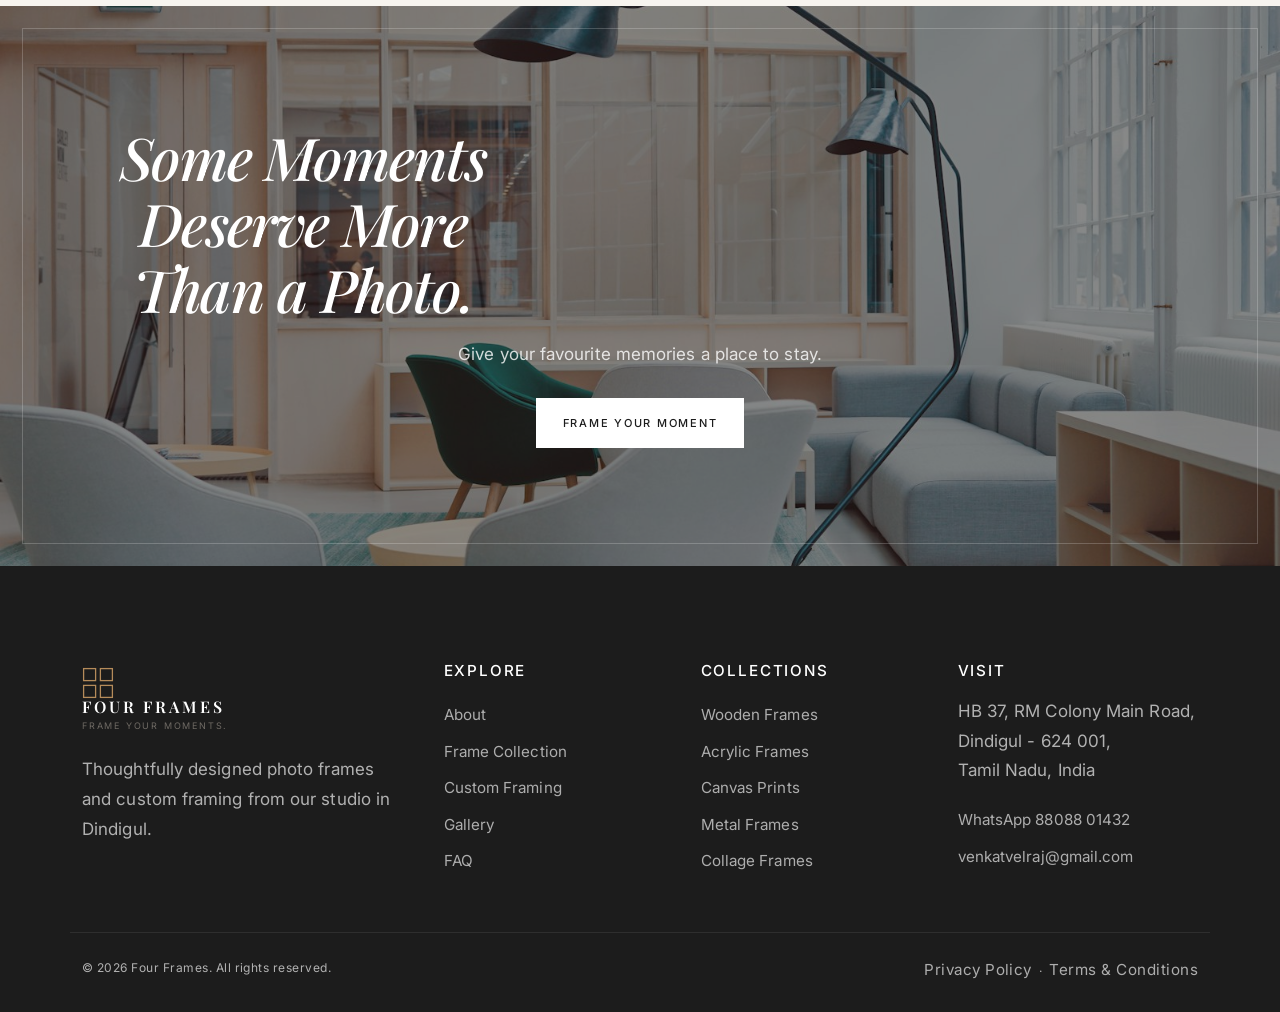
==== commit 9e6514e7: "updated" ====
--- a/index.html
+++ b/index.html
@@ -98,7 +98,7 @@
       <div class="hero-overlay"></div>
       <div class="hero-frame"></div>
       <div class="hero-content">
-        <p class="eyebrow" data-aos="fade-up">Four Frames · Dindigul</p>
+        <p class="eyebrow" data-aos="fade-up">Four Frames</p>
         <h1 data-aos="fade-up" data-aos-delay="80">Frame Your<br>Moments.</h1>
         <p data-aos="fade-up" data-aos-delay="160">Beautifully crafted frames that turn your favourite memories into timeless pieces of décor.</p>
         <div class="hero-actions">
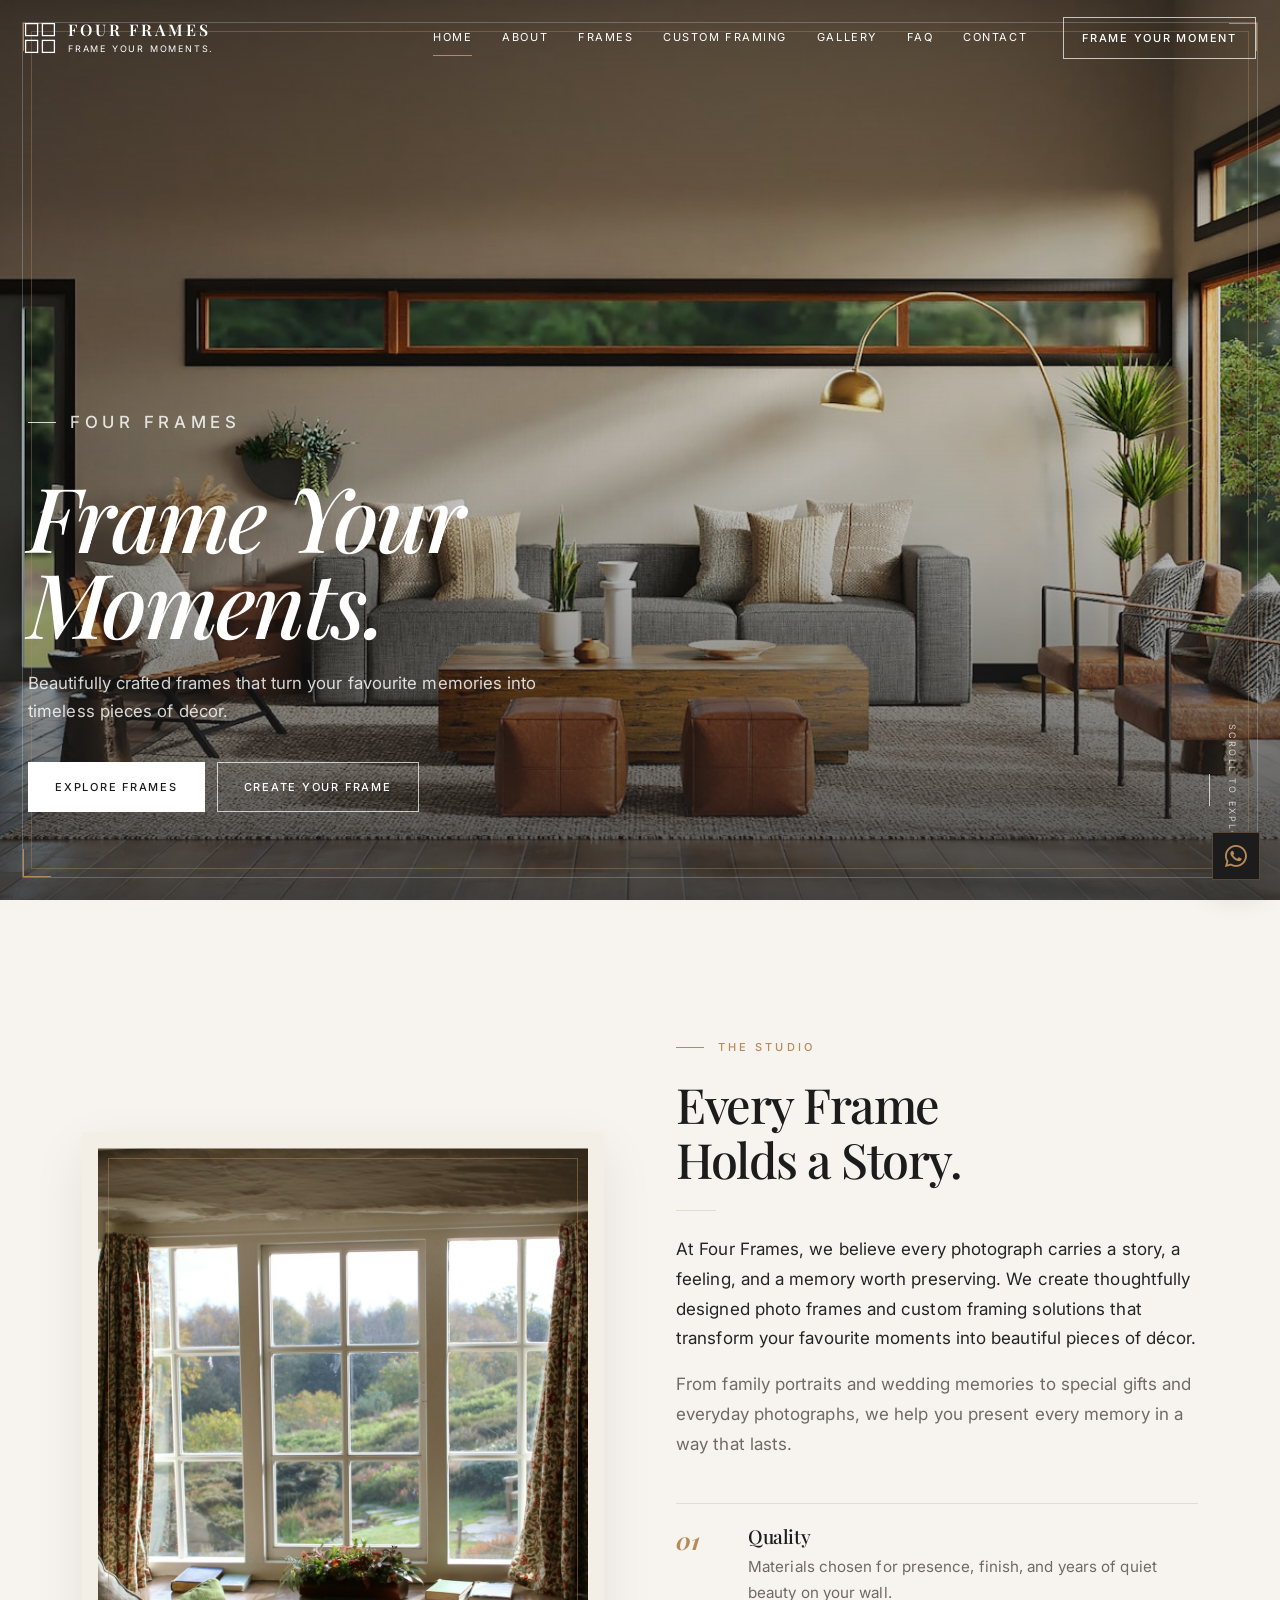
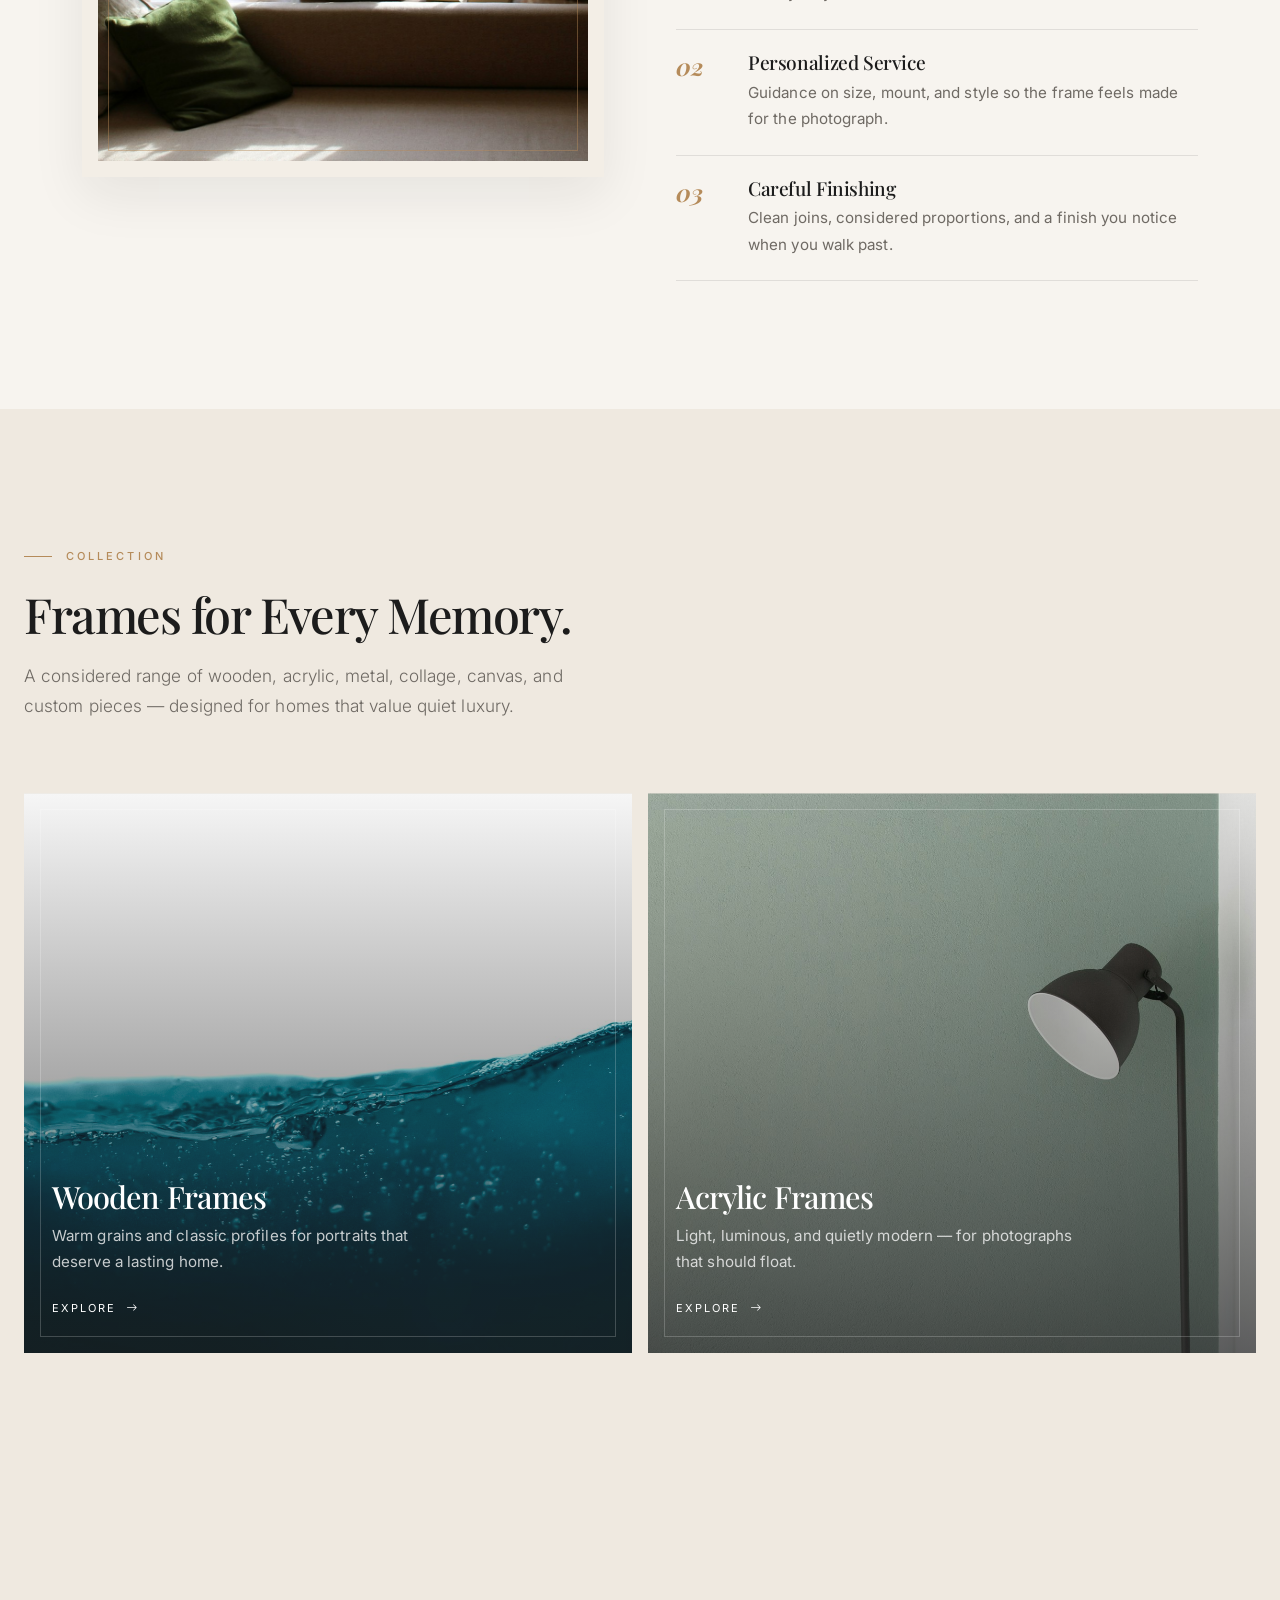
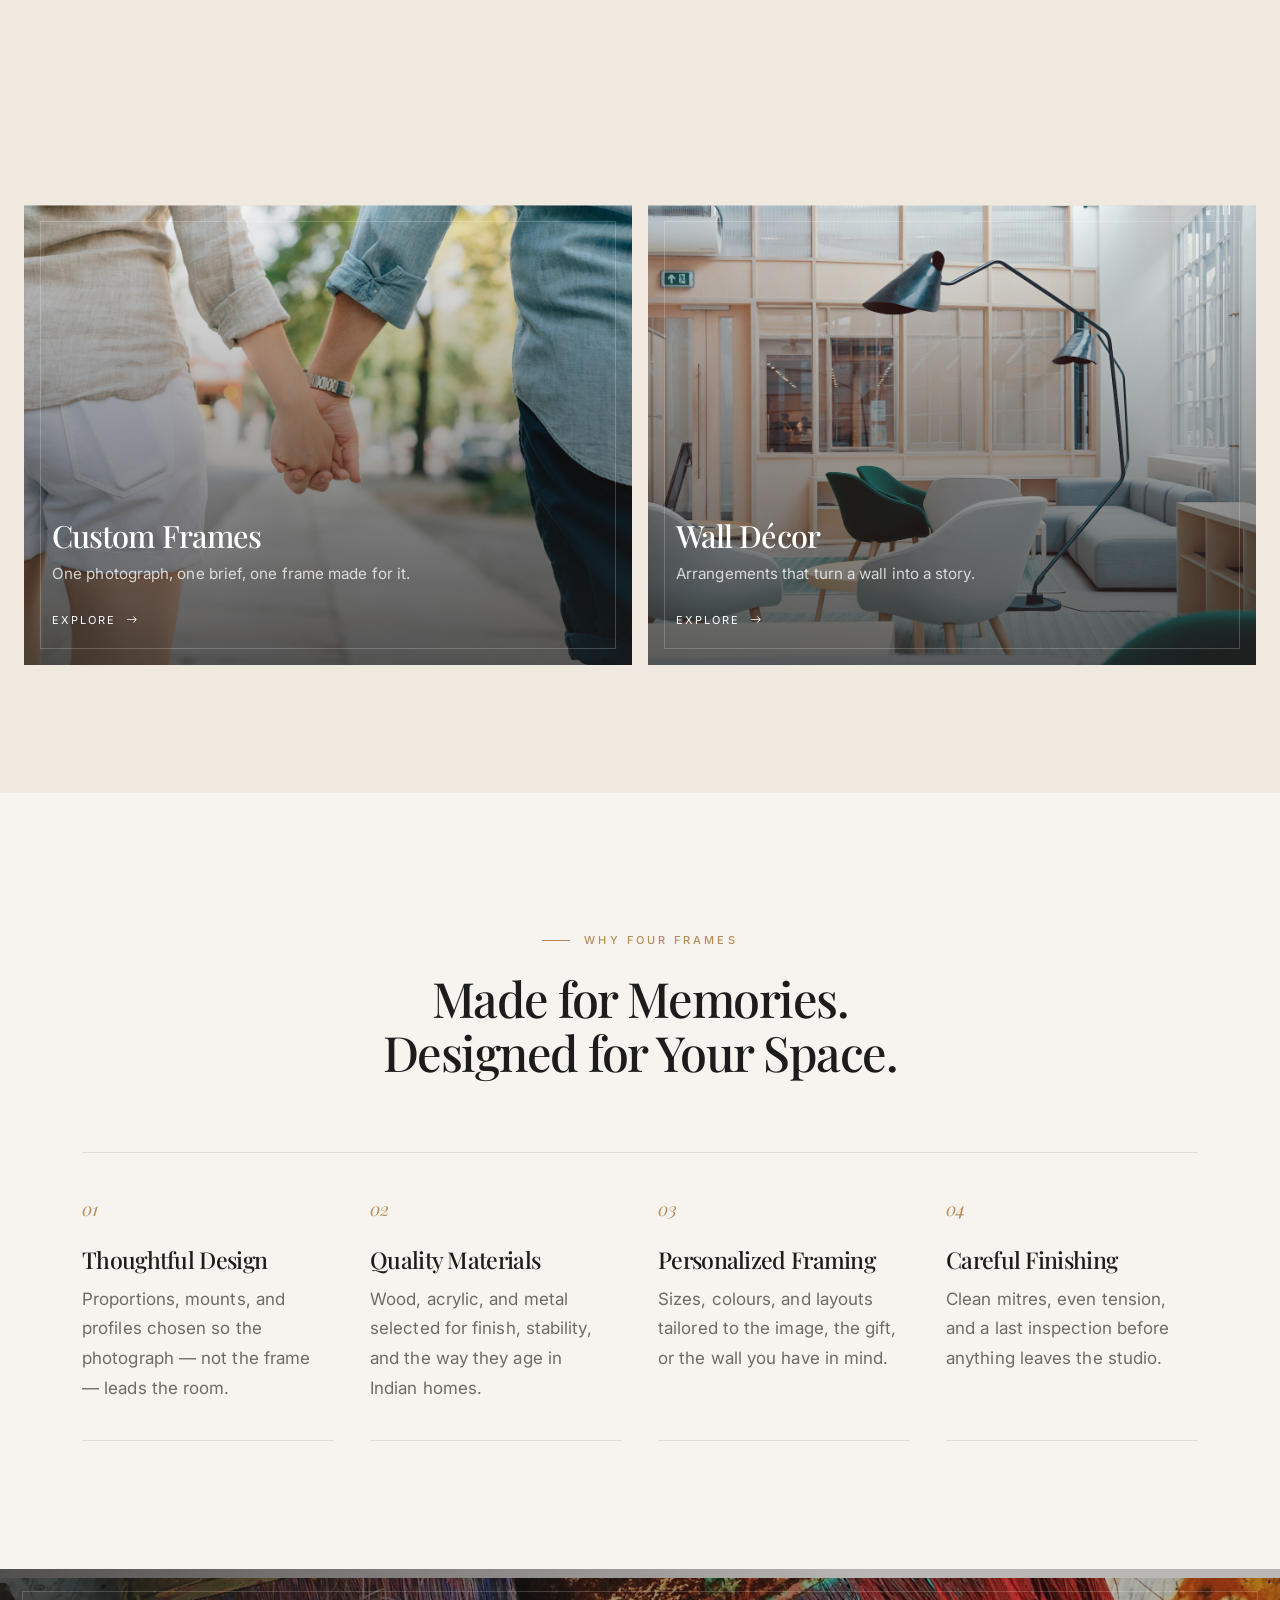
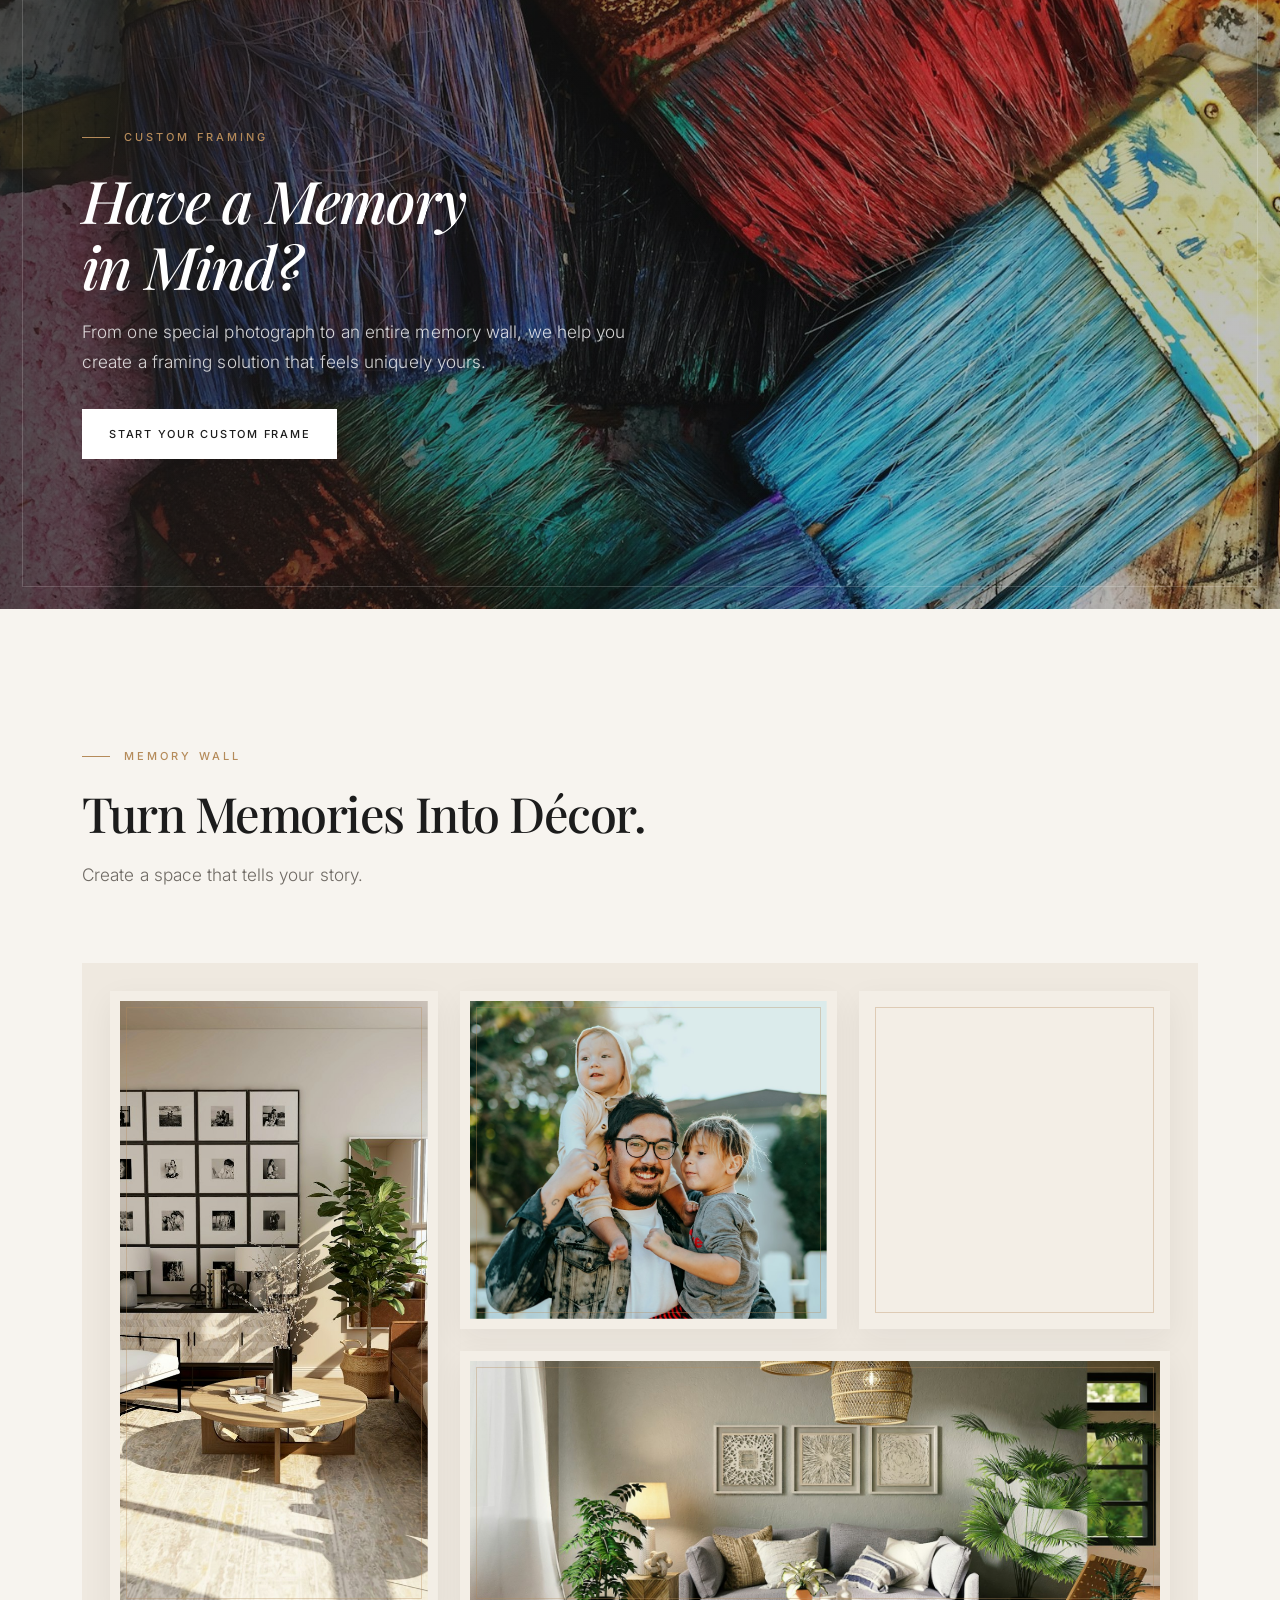
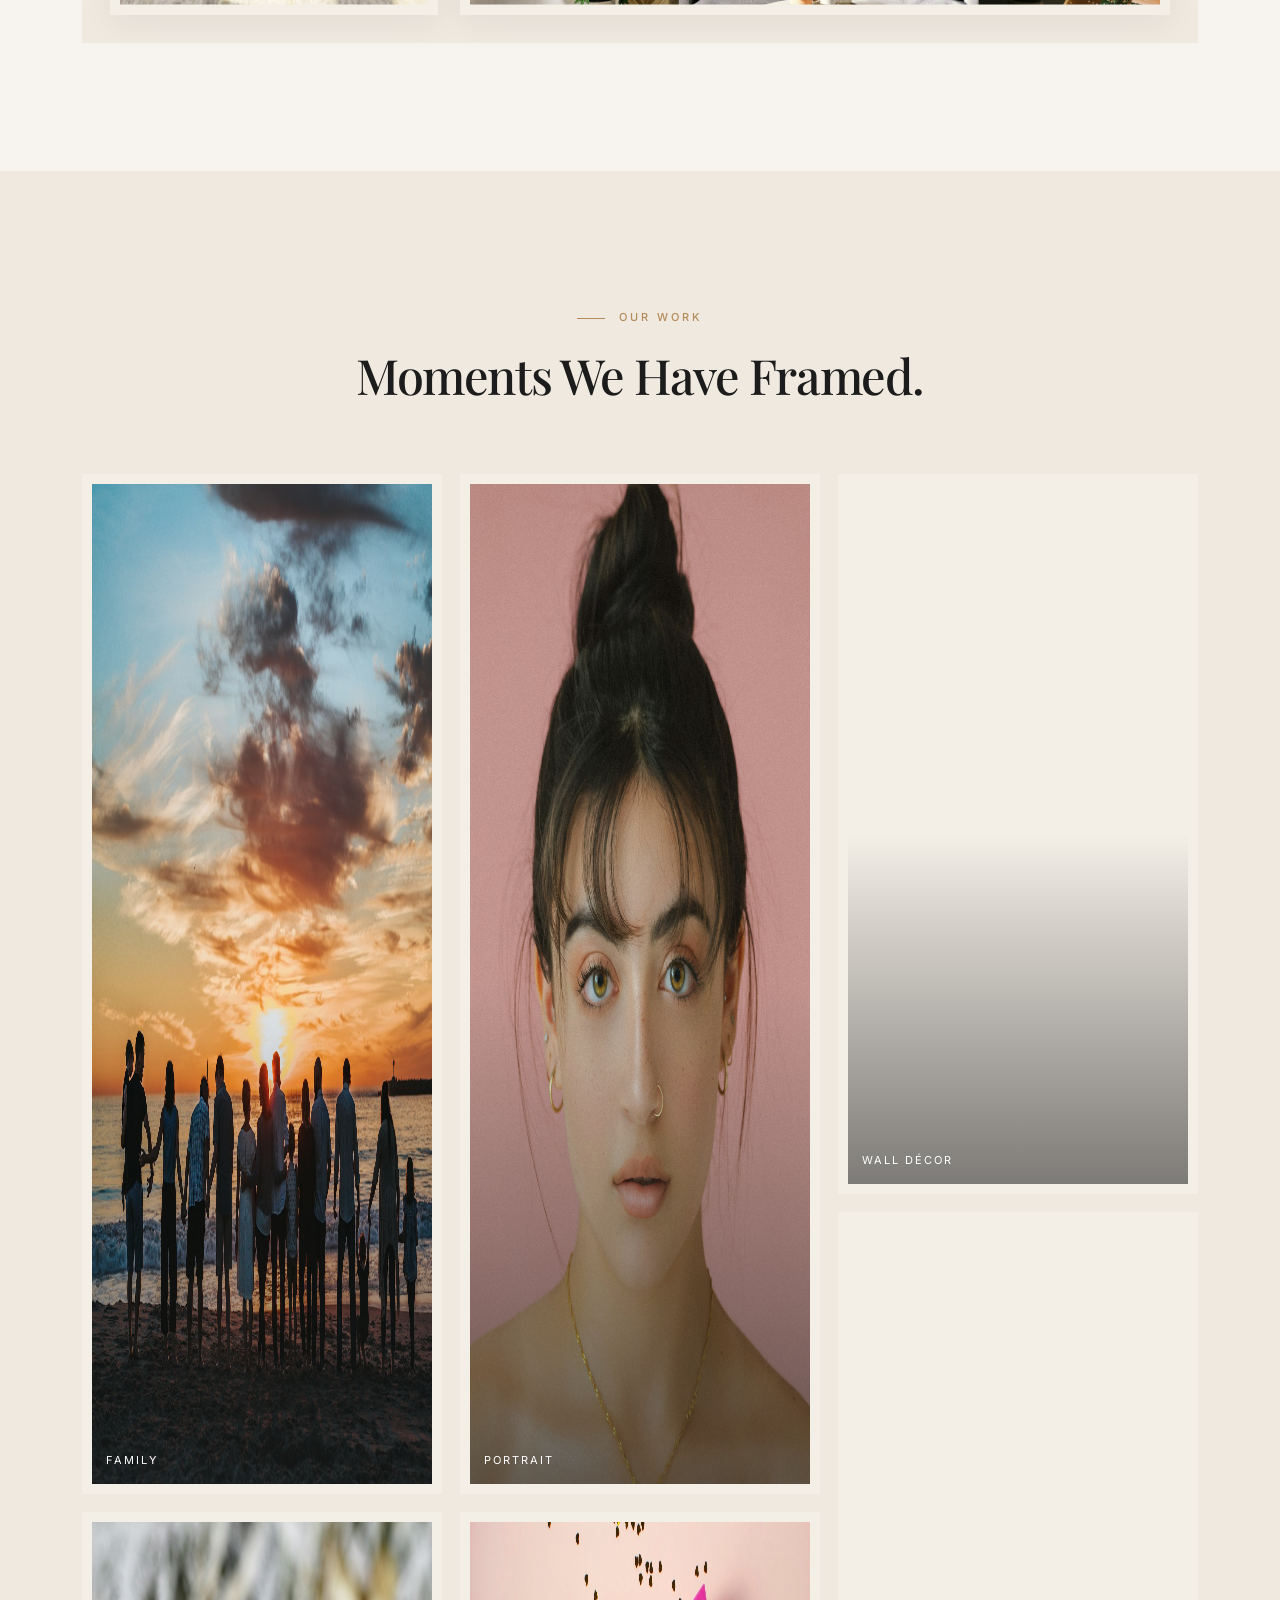
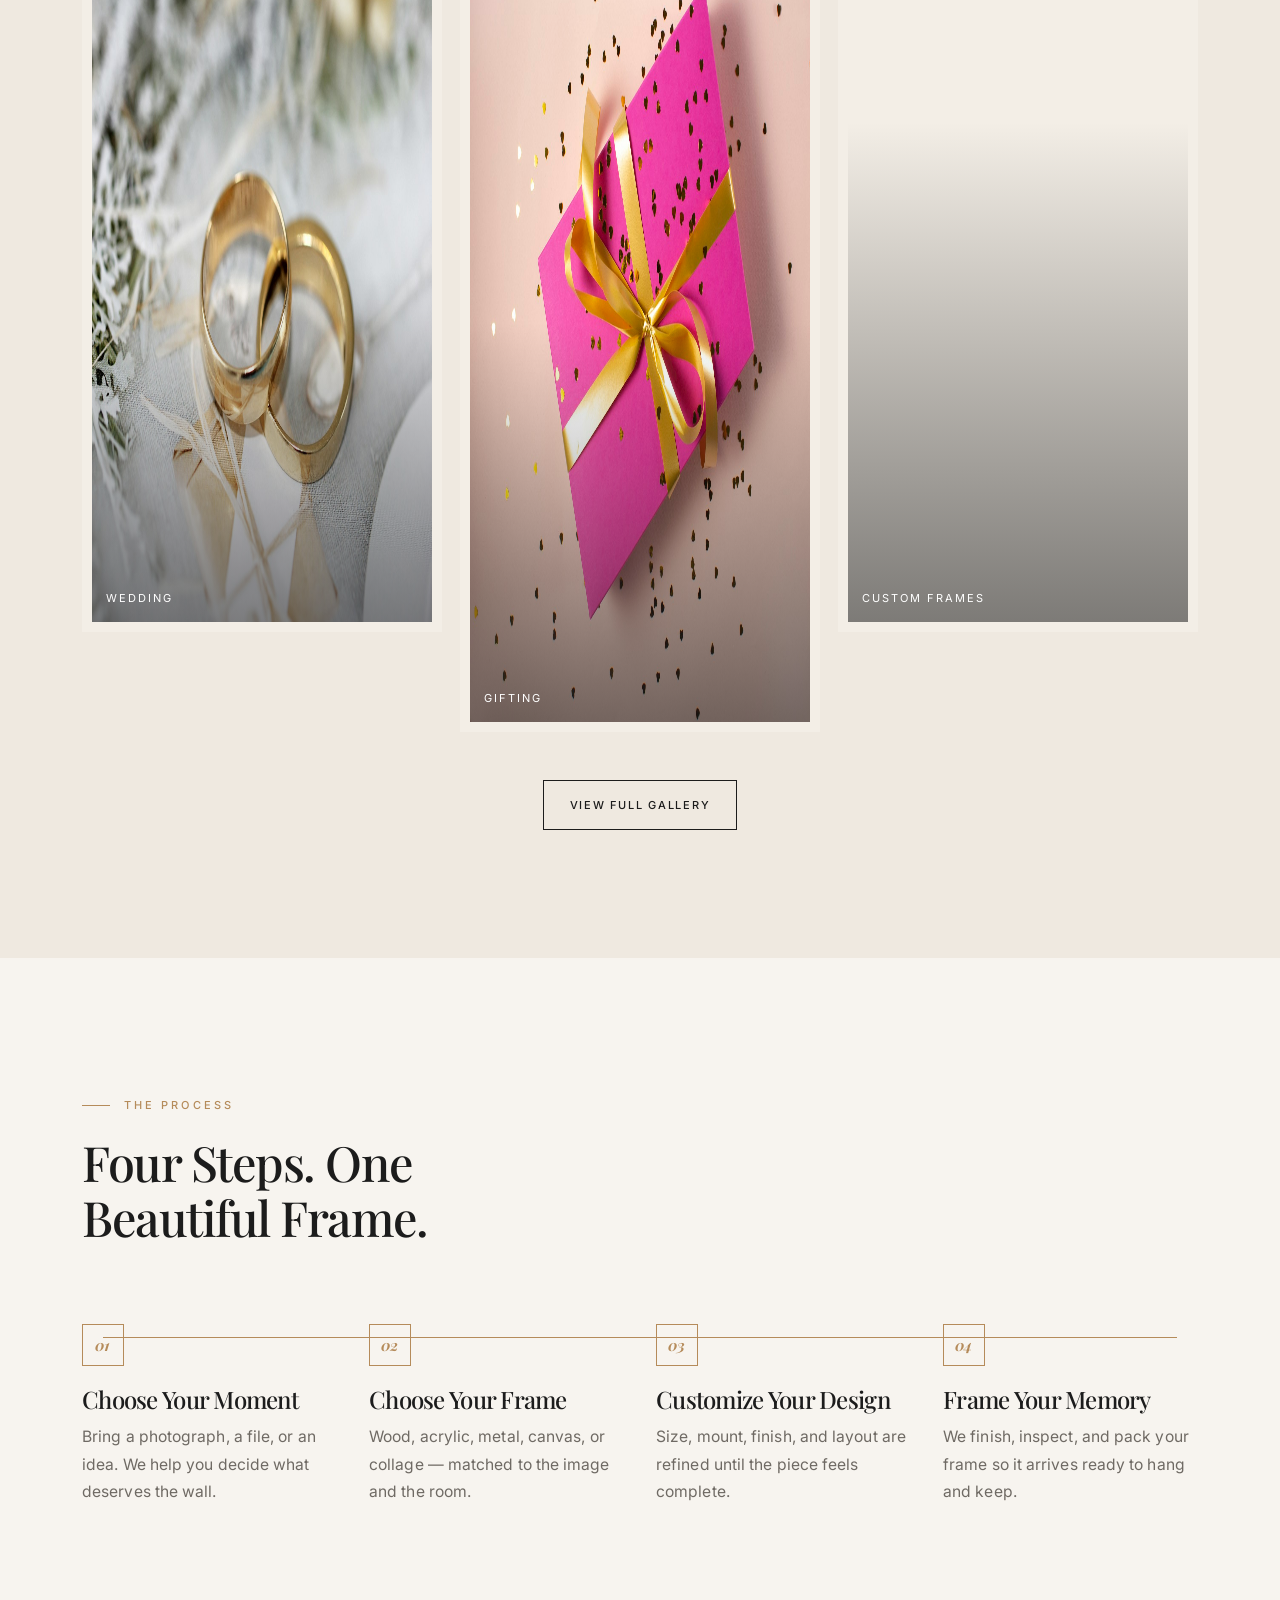
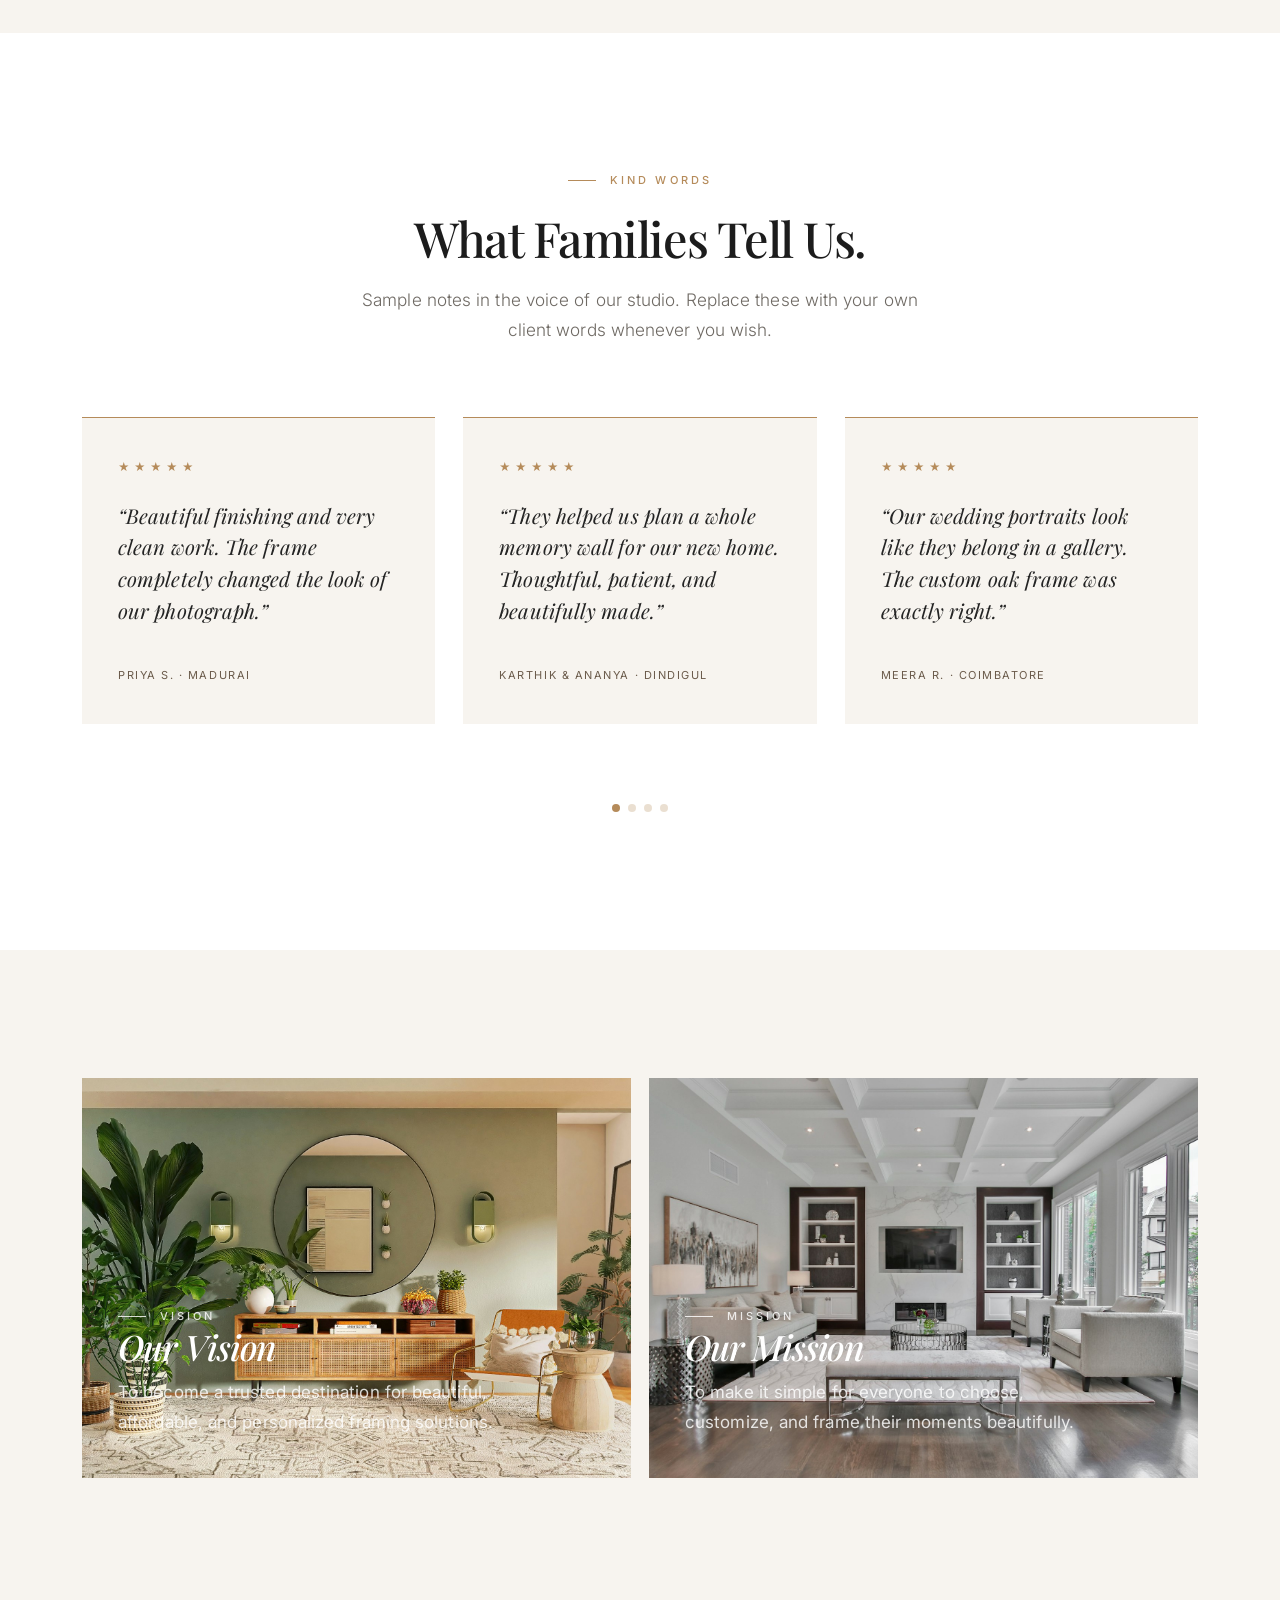
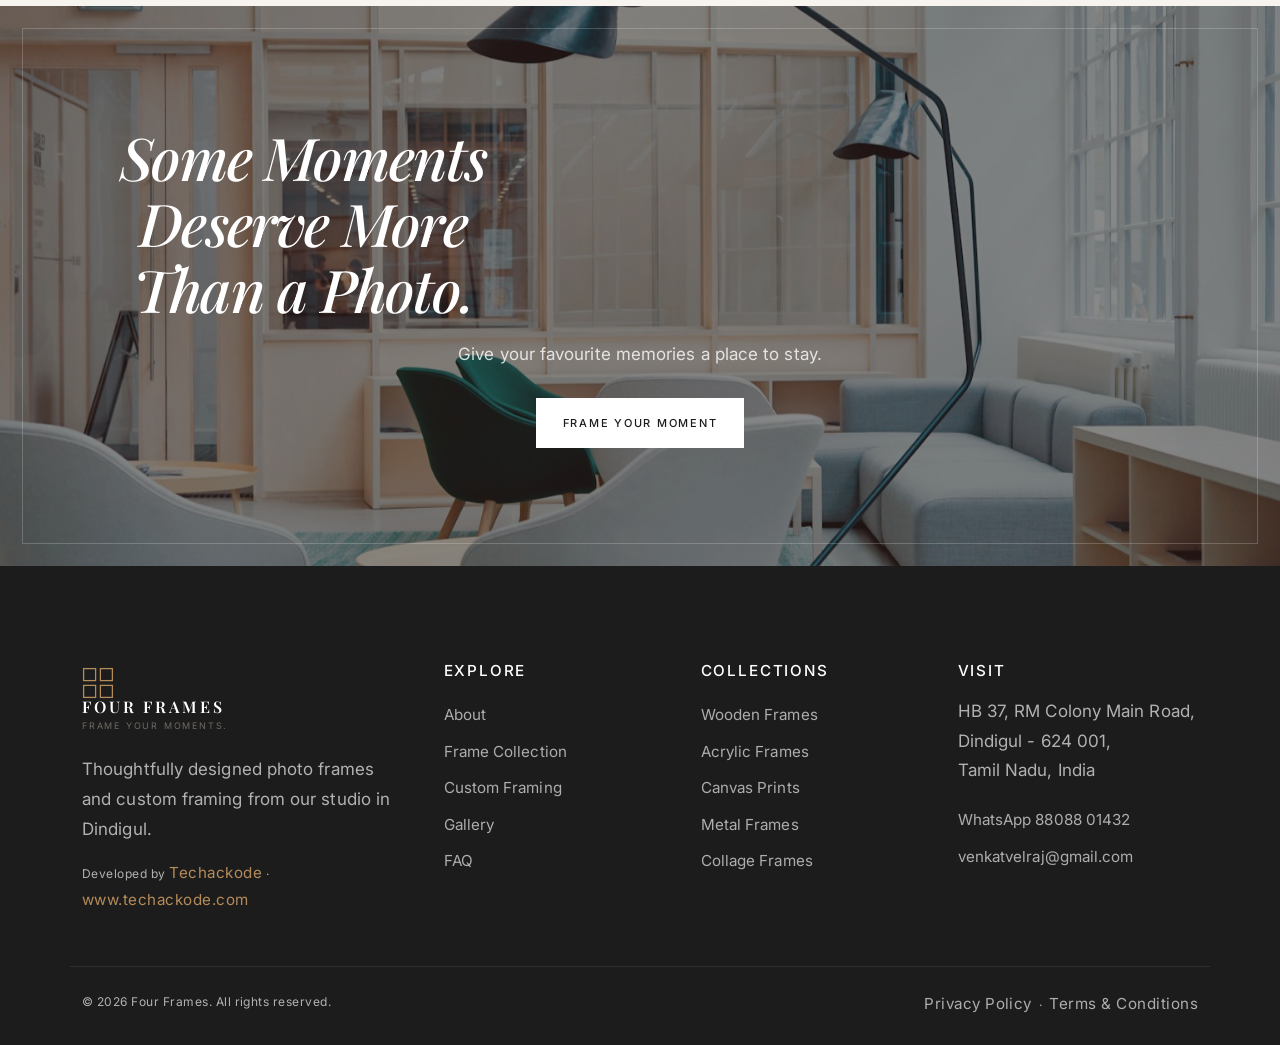
==== commit 1e062385: "updated footer section" ====
--- a/index.html
+++ b/index.html
@@ -432,6 +432,7 @@
           </span>
         </a>
         <p>Thoughtfully designed photo frames and custom framing from our studio in Dindigul.</p>
+        <p class="footer-credit">Developed by <a href="https://www.techackode.com" target="_blank" rel="noopener noreferrer">Techackode</a> · <a href="https://www.techackode.com" target="_blank" rel="noopener noreferrer">www.techackode.com</a></p>
       </div>
       <div>
         <h4>Explore</h4>
--- a/css/style.css
+++ b/css/style.css
@@ -1293,6 +1293,18 @@
   color: var(--accent);
 }
 
+.footer-credit {
+  margin: 16px 0 0;
+  font-size: 12px;
+  letter-spacing: 0.04em;
+}
+
+.site-footer .footer-credit a {
+  display: inline;
+  padding: 0;
+  color: var(--accent);
+}
+
 .footer-bottom {
   display: flex;
   flex-wrap: wrap;
